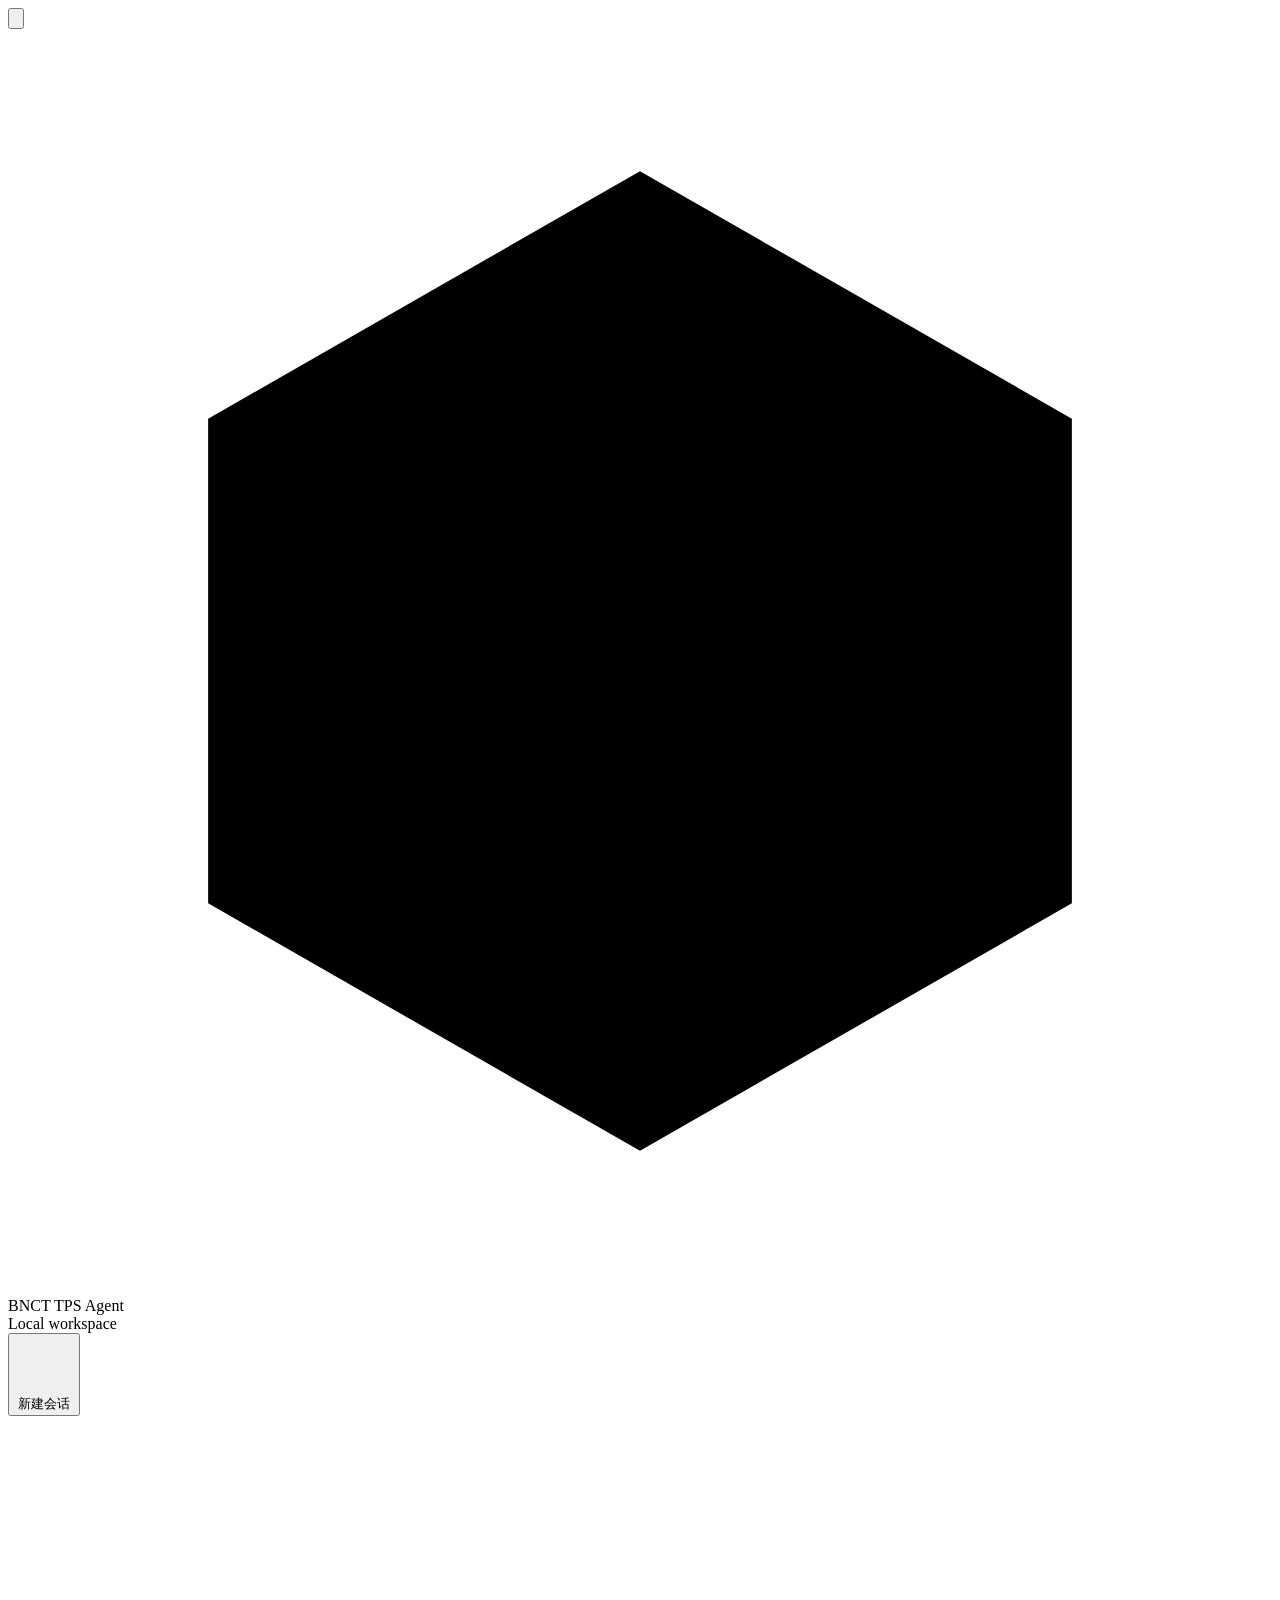
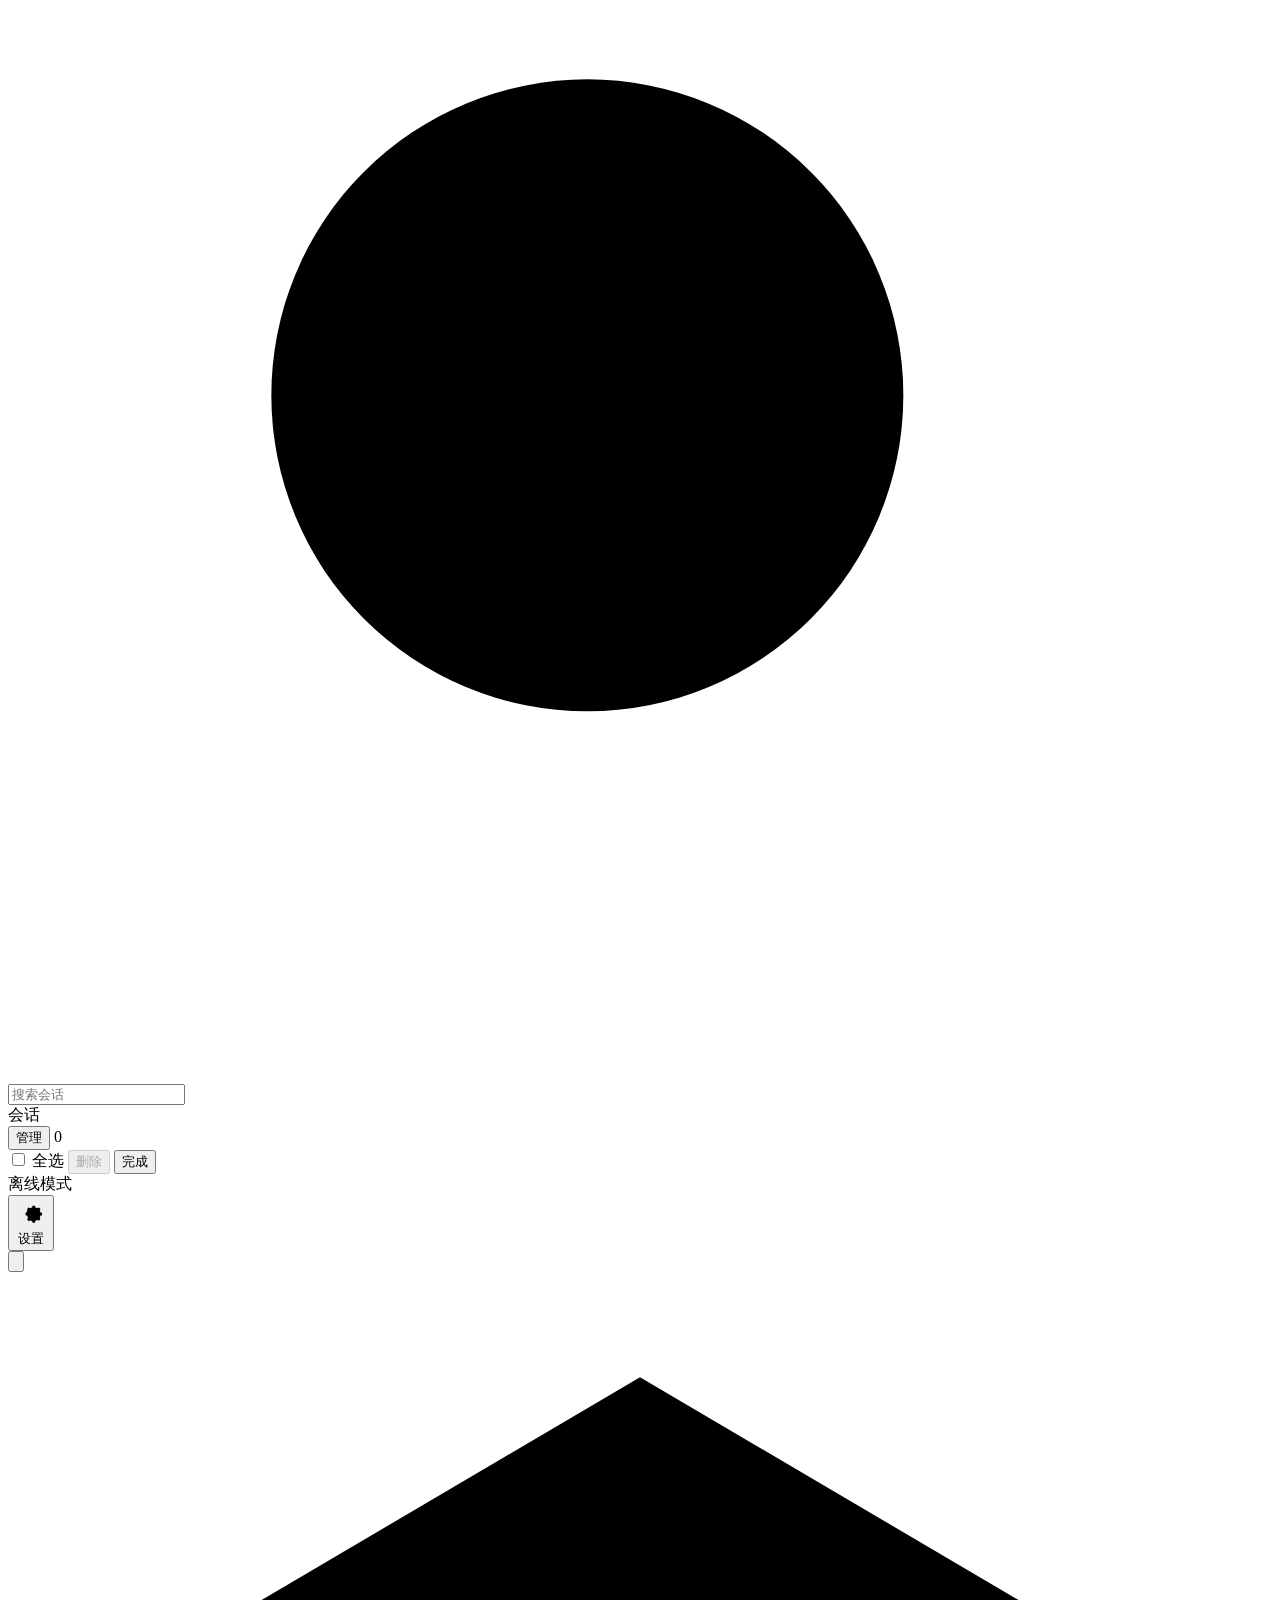
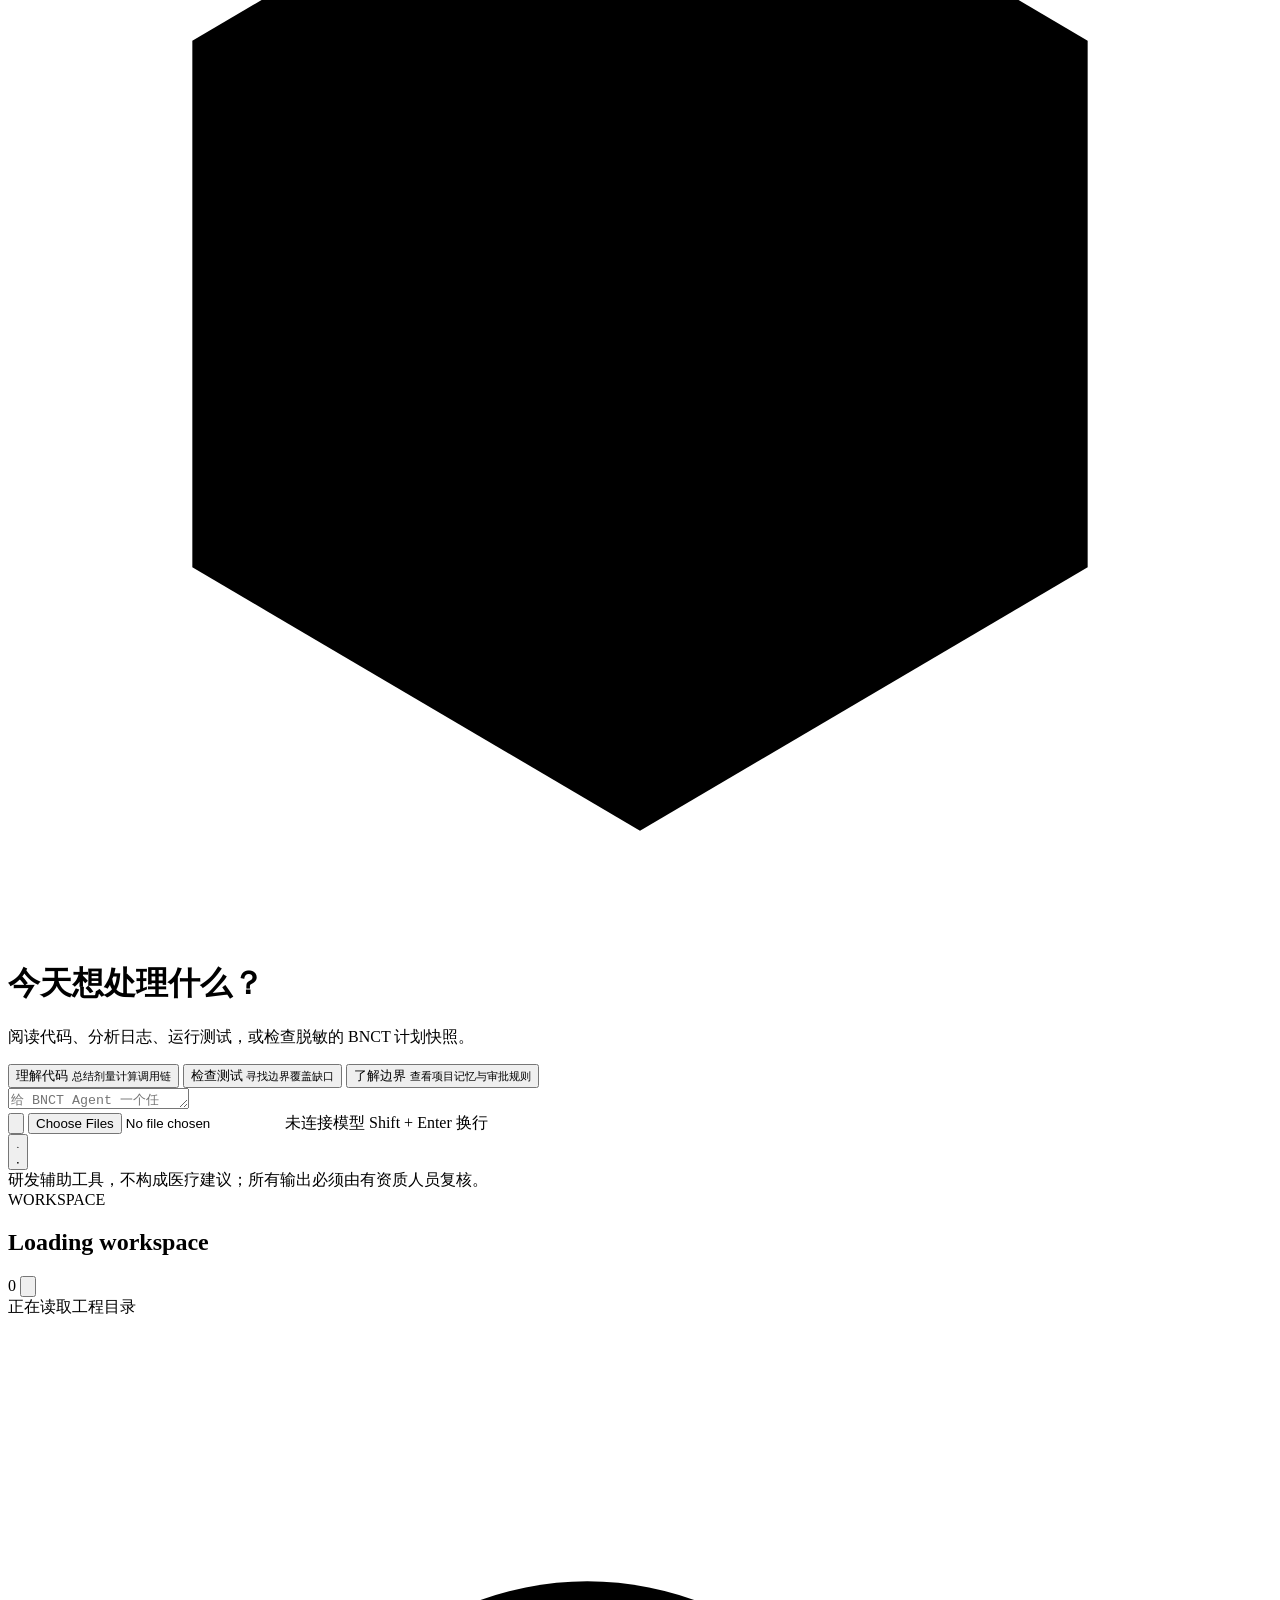
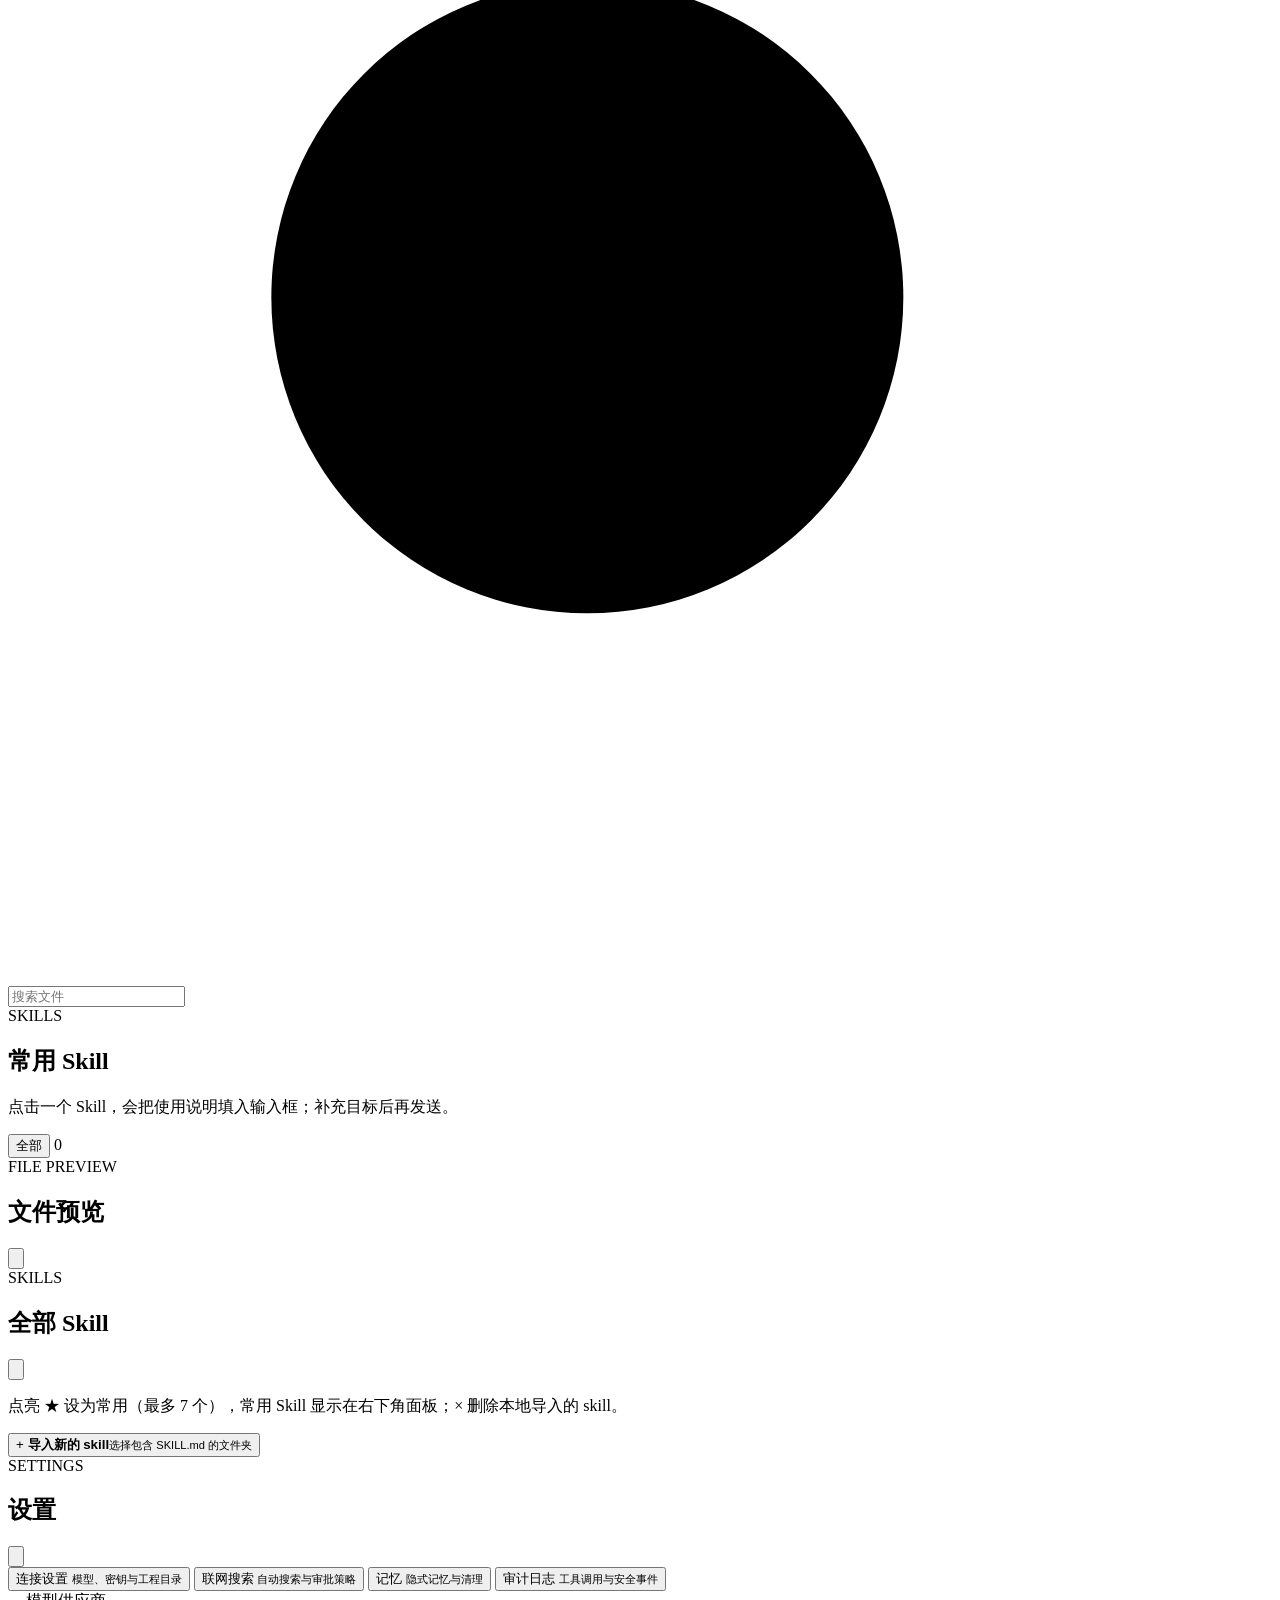
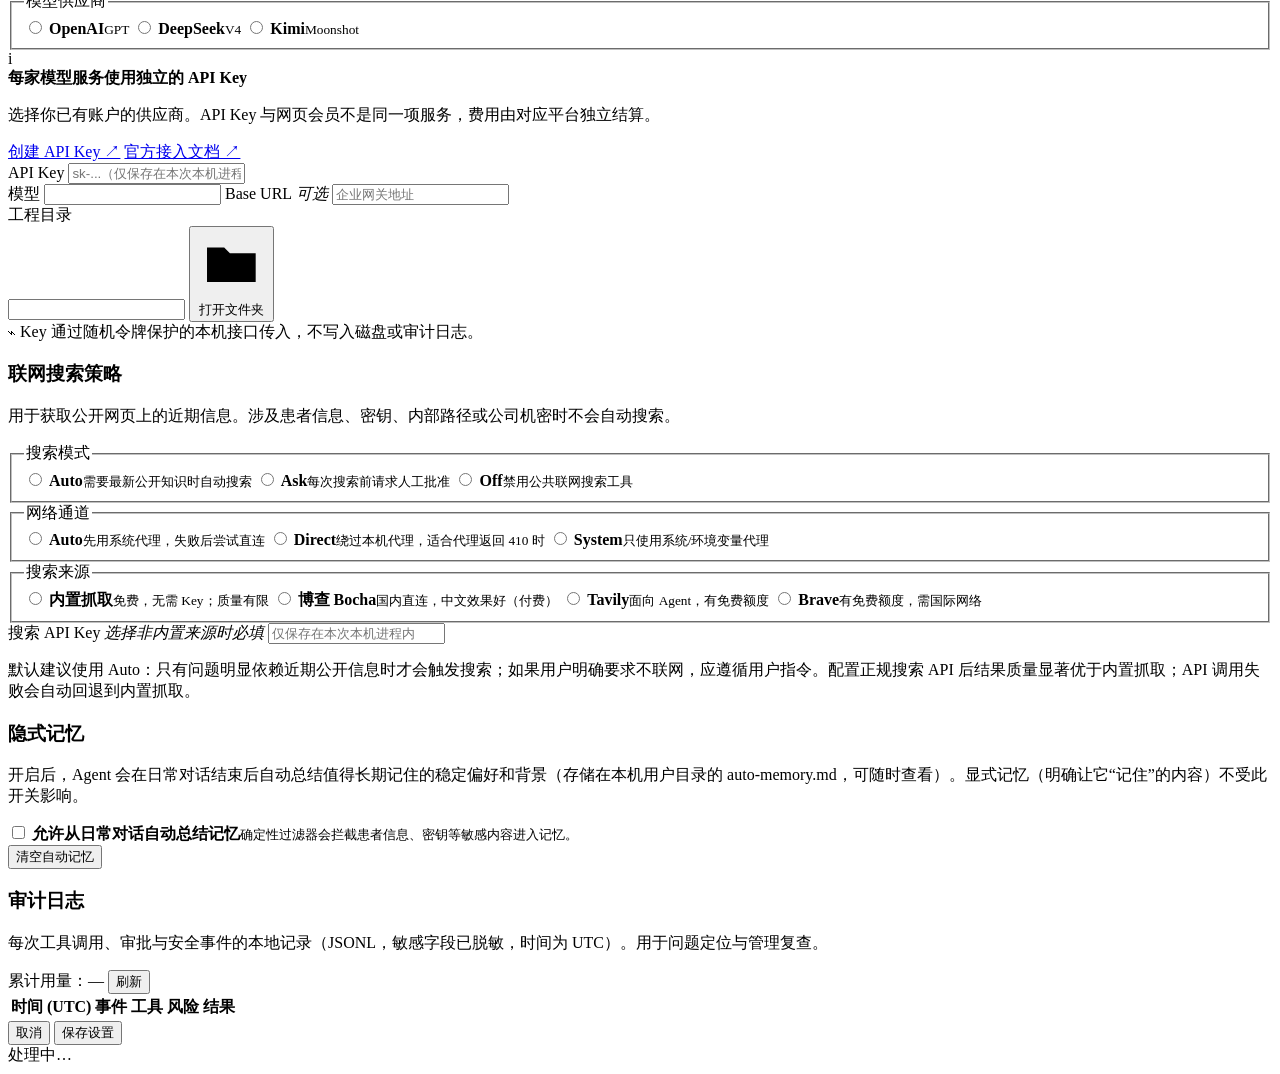
==== src/bnct_tps_agent/web/index.html @ 1fa36900 "Embed approval into the composer dialog; remove scheduled tasks feature Approval UX: the approval ca" ====
<!doctype html>
<html lang="zh-CN">
  <head>
    <meta charset="utf-8" />
    <meta name="viewport" content="width=device-width, initial-scale=1" />
    <meta name="color-scheme" content="light" />
    <title>BNCT TPS Agent</title>
    <link rel="icon" href="data:image/svg+xml,%3Csvg xmlns='http://www.w3.org/2000/svg' viewBox='0 0 32 32'%3E%3Crect width='32' height='32' rx='7' fill='%2300408e'/%3E%3Cpath d='M16 5.5 25 10.75v10.5L16 26.5 7 21.25v-10.5L16 5.5Z' fill='none' stroke='%23ffffff' stroke-width='1.6' opacity='0.55'/%3E%3Ctext x='16' y='21' font-family='Segoe UI,Arial,sans-serif' font-size='13' font-weight='700' fill='%23ffffff' text-anchor='middle'%3EB%3C/text%3E%3C/svg%3E" />
    <link rel="stylesheet" href="/styles.css" />
  </head>
  <body>
    <div class="app-shell">
      <aside class="session-sidebar" id="session-sidebar">
        <div class="sidebar-top">
          <button class="sidebar-toggle" id="sidebar-toggle" type="button" title="收起侧栏" aria-label="收起侧栏">
            <svg viewBox="0 0 24 24"><path d="M15 6 9 12l6 6"/></svg>
          </button>
          <div class="brand">
            <div class="brand-mark" aria-hidden="true">
              <svg viewBox="0 0 24 24"><path d="M12 2.7 20.2 7.4v9.2L12 21.3l-8.2-4.7V7.4L12 2.7Z"/><path d="m8.4 9 3.6-2 3.6 2v4L12 15l-3.6-2V9Z"/></svg>
            </div>
            <div class="brand-copy">
              <div class="brand-title">BNCT TPS Agent</div>
              <div class="brand-subtitle">Local workspace</div>
            </div>
          </div>
        </div>

        <div class="sidebar-actions">
          <button class="primary-nav-button" id="new-session-button" type="button">
            <svg viewBox="0 0 24 24"><path d="M12 5v14M5 12h14"/></svg>
            <span>新建会话</span>
          </button>
        </div>

        <div class="session-search-wrap">
          <svg viewBox="0 0 24 24"><circle cx="11" cy="11" r="6"/><path d="m16 16 4 4"/></svg>
          <input id="session-search" type="search" placeholder="搜索会话" autocomplete="off" />
        </div>

        <div class="sidebar-section-title">
          <span>会话</span>
          <div class="session-title-actions">
            <button class="session-manage-button" id="session-manage-button" type="button" title="筛选 / 多选删除">管理</button>
            <span class="count-badge" id="session-count">0</span>
          </div>
        </div>
        <div class="session-select-bar hidden" id="session-select-bar">
          <label class="select-all-label"><input type="checkbox" id="session-select-all" /> 全选</label>
          <button class="session-delete-selected" id="session-delete-selected" type="button" disabled>删除</button>
          <button class="session-manage-done" id="session-manage-done" type="button">完成</button>
        </div>
        <div class="session-list" id="session-list" aria-label="会话列表"></div>

        <div class="sidebar-status">
          <div class="connection-state offline" id="connection-state">
            <span class="state-dot"></span>
            <span id="connection-label">离线模式</span>
          </div>
          <button class="sidebar-settings-button" id="settings-button" type="button">
            <svg viewBox="0 0 24 24"><path d="M12 15.5a3.5 3.5 0 1 0 0-7 3.5 3.5 0 0 0 0 7Z"/><path d="M19.4 15a1.7 1.7 0 0 0 .34 1.88l.06.06-1.42 1.42-.06-.06a1.7 1.7 0 0 0-1.88-.34 1.7 1.7 0 0 0-1.03 1.55V20h-2v-.09a1.7 1.7 0 0 0-1.1-1.56 1.7 1.7 0 0 0-1.88.34l-.06.06-1.42-1.42.06-.06A1.7 1.7 0 0 0 9.35 15a1.7 1.7 0 0 0-1.55-1.03H7.7v-2h.09a1.7 1.7 0 0 0 1.56-1.1A1.7 1.7 0 0 0 9 9l-.06-.06 1.42-1.42.06.06a1.7 1.7 0 0 0 1.88.34 1.7 1.7 0 0 0 1.03-1.55V6.3h2v.09a1.7 1.7 0 0 0 1.1 1.56 1.7 1.7 0 0 0 1.88-.34l.06-.06 1.42 1.42-.06.06a1.7 1.7 0 0 0-.34 1.88 1.7 1.7 0 0 0 1.55 1.03h.09v2h-.09A1.7 1.7 0 0 0 19.4 15Z"/></svg>
            <span>设置</span>
          </button>
        </div>
      </aside>

      <main class="conversation-panel">
        <div class="mobile-sidebar-button">
          <button class="icon-button" id="sidebar-expand-button" type="button" title="展开侧栏" aria-label="展开侧栏">
            <svg viewBox="0 0 24 24"><path d="M9 6l6 6-6 6"/></svg>
          </button>
        </div>

        <div class="conversation-scroll" id="conversation-scroll">
          <div class="empty-state" id="empty-state">
            <div class="hero-mark" aria-hidden="true">
              <svg viewBox="0 0 48 48"><path d="M24 4 41 14v20L24 44 7 34V14L24 4Z"/><path d="m16.5 18.5 7.5-4.2 7.5 4.2v9L24 31.7l-7.5-4.2v-9Z"/></svg>
            </div>
            <h1>今天想处理什么？</h1>
            <p>阅读代码、分析日志、运行测试，或检查脱敏的 BNCT 计划快照。</p>
            <div class="suggestion-grid">
              <button type="button" data-task="浏览工程并总结剂量计算模块的调用链。">
                <span>理解代码</span>
                <small>总结剂量计算调用链</small>
              </button>
              <button type="button" data-task="检查当前工程的测试结构，找出明显缺失的边界测试。">
                <span>检查测试</span>
                <small>寻找边界覆盖缺口</small>
              </button>
              <button type="button" data-task="阅读项目记忆和安全边界，说明你能做和不能做的事情。">
                <span>了解边界</span>
                <small>查看项目记忆与审批规则</small>
              </button>
            </div>
          </div>
          <div class="message-list" id="message-list" aria-live="polite"></div>
        </div>

        <div class="composer-zone">
          <div class="attachment-list hidden" id="attachment-list"></div>
          <div class="composer" id="composer">
            <textarea id="prompt-input" rows="1" placeholder="给 BNCT Agent 一个任务..." aria-label="任务输入"></textarea>
            <div class="composer-footer">
              <div class="composer-left">
                <button class="attach-button" id="attach-button" type="button" aria-label="上传附件">
                  <svg viewBox="0 0 24 24"><path d="m21 12.5-8.9 8.9a6 6 0 0 1-8.5-8.5l9.4-9.4a4 4 0 0 1 5.7 5.7L9.2 18.7a2 2 0 0 1-2.8-2.8l8.8-8.8"/></svg>
                </button>
                <input class="hidden" id="attachment-input" type="file" multiple />
                <span class="model-pill" id="model-pill">未连接模型</span>
                <span class="shortcut-hint">Shift + Enter 换行</span>
              </div>
              <button class="send-button" id="send-button" type="button" aria-label="发送任务">
                <svg class="icon-send" viewBox="0 0 24 24"><path d="m5 12 7-7 7 7M12 5v14"/></svg>
                <svg class="icon-stop" viewBox="0 0 24 24"><rect x="7" y="7" width="10" height="10" rx="2"/></svg>
              </button>
            </div>
          </div>
          <div class="medical-note">研发辅助工具，不构成医疗建议；所有输出必须由有资质人员复核。</div>
        </div>
      </main>

      <aside class="workspace-panel">
        <section class="workspace-card workspace-overview">
          <div class="workspace-heading">
            <div>
              <span class="eyebrow">WORKSPACE</span>
              <h2 id="workspace-name">Loading workspace</h2>
            </div>
            <div class="workspace-actions">
              <span class="count-badge" id="file-count">0</span>
              <button class="workspace-switch-button" id="workspace-switch-button" type="button" title="切换工作目录" aria-label="切换工作目录">
                <svg viewBox="0 0 24 24" aria-hidden="true"><path d="M3.5 6.5h6l2 2h9v10h-17z"/><path d="M3.5 9h17"/><path d="m15 13 3 3-3 3M18 16H9"/></svg>
              </button>
            </div>
          </div>
          <div class="workspace-chip" id="workspace-chip" title="当前工程">
            <span class="status-dot"></span>
            <span id="workspace-path">正在读取工程目录</span>
          </div>
          <div class="file-search-wrap">
            <svg viewBox="0 0 24 24"><circle cx="11" cy="11" r="6"/><path d="m16 16 4 4"/></svg>
            <input id="file-search" type="search" placeholder="搜索文件" autocomplete="off" />
          </div>
          <div class="file-list" id="file-list" aria-label="工程文件"></div>
        </section>

        <section class="workspace-card skill-card-panel">
          <div class="workspace-heading">
            <div>
              <span class="eyebrow">SKILLS</span>
              <h2>常用 Skill</h2>
              <p class="panel-help">点击一个 Skill，会把使用说明填入输入框；补充目标后再发送。</p>
            </div>
            <div class="skill-heading-actions">
              <button class="skill-all-button" id="open-skills-modal" type="button">全部</button>
              <span class="count-badge" id="skill-count">0</span>
            </div>
          </div>
          <div class="skill-list" id="skill-list" aria-label="常用 Skill 列表"></div>
        </section>
      </aside>
    </div>

    <div class="drawer-backdrop hidden" id="preview-backdrop"></div>
    <aside class="preview-drawer hidden" id="preview-drawer" aria-label="文件预览">
      <div class="drawer-header">
        <div>
          <span class="eyebrow">FILE PREVIEW</span>
          <h2 id="preview-title">文件预览</h2>
        </div>
        <button class="icon-button" id="close-preview-button" type="button" aria-label="关闭预览">
          <svg viewBox="0 0 24 24"><path d="m6 6 12 12M18 6 6 18"/></svg>
        </button>
      </div>
      <div class="file-preview" id="preview-content"></div>
    </aside>

    <div class="modal-backdrop hidden" id="skills-modal">
      <div class="modal-card skills-modal-card" role="dialog" aria-modal="true" aria-labelledby="skills-modal-title">
        <div class="modal-header">
          <div>
            <span class="eyebrow">SKILLS</span>
            <h2 id="skills-modal-title">全部 Skill</h2>
          </div>
          <button class="icon-button close-skills-modal" type="button" aria-label="关闭">
            <svg viewBox="0 0 24 24"><path d="m6 6 12 12M18 6 6 18"/></svg>
          </button>
        </div>
        <p class="skills-modal-help">点亮 ★ 设为常用（最多 7 个），常用 Skill 显示在右下角面板；× 删除本地导入的 skill。</p>
        <div class="skills-grid" id="skills-grid" aria-label="全部 Skill"></div>
        <div class="skills-modal-footer">
          <button class="skill-import-card" id="import-skill-button" type="button">
            <span class="plus-mark">+</span>
            <span><strong>导入新的 skill</strong><small>选择包含 SKILL.md 的文件夹</small></span>
          </button>
        </div>
      </div>
    </div>

    <div class="modal-backdrop hidden" id="settings-modal">
      <div class="modal-card settings-card" role="dialog" aria-modal="true" aria-labelledby="settings-title">
        <div class="modal-header">
          <div>
            <span class="eyebrow">SETTINGS</span>
            <h2 id="settings-title">设置</h2>
          </div>
          <button class="icon-button close-modal" type="button" aria-label="关闭">
            <svg viewBox="0 0 24 24"><path d="m6 6 12 12M18 6 6 18"/></svg>
          </button>
        </div>

        <div class="settings-layout">
          <nav class="settings-nav" aria-label="设置分类">
            <button class="settings-tab is-active" type="button" data-settings-section="connection">
              <span>连接设置</span>
              <small>模型、密钥与工程目录</small>
            </button>
            <button class="settings-tab" type="button" data-settings-section="web-search">
              <span>联网搜索</span>
              <small>自动搜索与审批策略</small>
            </button>
            <button class="settings-tab" type="button" data-settings-section="memory">
              <span>记忆</span>
              <small>隐式记忆与清理</small>
            </button>
            <button class="settings-tab" type="button" data-settings-section="audit">
              <span>审计日志</span>
              <small>工具调用与安全事件</small>
            </button>
          </nav>

          <form id="settings-form" class="settings-content">
            <section class="settings-section is-active" data-settings-section-panel="connection">
              <fieldset class="provider-picker">
                <legend>模型供应商</legend>
                <label class="provider-option">
                  <input type="radio" name="provider" value="openai" />
                  <span><strong>OpenAI</strong><small>GPT</small></span>
                </label>
                <label class="provider-option">
                  <input type="radio" name="provider" value="deepseek" />
                  <span><strong>DeepSeek</strong><small>V4</small></span>
                </label>
                <label class="provider-option">
                  <input type="radio" name="provider" value="kimi" />
                  <span><strong>Kimi</strong><small>Moonshot</small></span>
                </label>
              </fieldset>

              <div class="key-explainer">
                <div class="info-icon">i</div>
                <div>
                  <strong id="provider-help-title">每家模型服务使用独立的 API Key</strong>
                  <p id="provider-help-text">选择你已有账户的供应商。API Key 与网页会员不是同一项服务，费用由对应平台独立结算。</p>
                  <div class="official-links">
                    <a id="provider-key-link" href="https://platform.openai.com/api-keys" target="_blank" rel="noreferrer">创建 API Key ↗</a>
                    <a id="provider-docs-link" href="https://developers.openai.com/api/docs/quickstart" target="_blank" rel="noreferrer">官方接入文档 ↗</a>
                  </div>
                </div>
              </div>

              <label>
                <span>API Key</span>
                <input id="api-key-input" type="password" placeholder="sk-...（仅保存在本次本机进程内）" autocomplete="off" />
              </label>
              <div class="form-grid">
                <label>
                  <span>模型</span>
                  <input id="model-input" type="text" list="provider-models" />
                  <datalist id="provider-models"></datalist>
                </label>
                <label>
                  <span>Base URL <em>可选</em></span>
                  <input id="base-url-input" type="url" placeholder="企业网关地址" />
                </label>
              </div>
              <label class="directory-field">
                <span>工程目录</span>
                <div class="input-action-row">
                  <input id="root-input" type="text" />
                  <button class="folder-button" id="browse-folder-button" type="button">
                    <svg viewBox="0 0 24 24" aria-hidden="true"><path d="M3.5 6.5h6l2 2h9v10h-17z"/><path d="M3.5 9h17"/></svg>
                    <span id="browse-folder-label">打开文件夹</span>
                  </button>
                </div>
              </label>
              <div class="privacy-row">
                <span class="lock-icon">⌁</span>
                Key 通过随机令牌保护的本机接口传入，不写入磁盘或审计日志。
              </div>
            </section>

            <section class="settings-section" data-settings-section-panel="web-search">
              <div class="settings-section-heading">
                <h3>联网搜索策略</h3>
                <p>用于获取公开网页上的近期信息。涉及患者信息、密钥、内部路径或公司机密时不会自动搜索。</p>
              </div>
              <fieldset class="web-search-picker">
                <legend>搜索模式</legend>
                <label class="web-search-option">
                  <input type="radio" name="web-search-mode" value="auto" />
                  <span><strong>Auto</strong><small>需要最新公开知识时自动搜索</small></span>
                </label>
                <label class="web-search-option">
                  <input type="radio" name="web-search-mode" value="ask" />
                  <span><strong>Ask</strong><small>每次搜索前请求人工批准</small></span>
                </label>
                <label class="web-search-option">
                  <input type="radio" name="web-search-mode" value="off" />
                  <span><strong>Off</strong><small>禁用公共联网搜索工具</small></span>
                </label>
              </fieldset>
              <fieldset class="web-search-picker">
                <legend>网络通道</legend>
                <label class="web-search-option">
                  <input type="radio" name="web-search-network" value="auto" />
                  <span><strong>Auto</strong><small>先用系统代理，失败后尝试直连</small></span>
                </label>
                <label class="web-search-option">
                  <input type="radio" name="web-search-network" value="direct" />
                  <span><strong>Direct</strong><small>绕过本机代理，适合代理返回 410 时</small></span>
                </label>
                <label class="web-search-option">
                  <input type="radio" name="web-search-network" value="system" />
                  <span><strong>System</strong><small>只使用系统/环境变量代理</small></span>
                </label>
              </fieldset>
              <fieldset class="web-search-picker">
                <legend>搜索来源</legend>
                <label class="web-search-option">
                  <input type="radio" name="search-provider" value="none" />
                  <span><strong>内置抓取</strong><small>免费，无需 Key；质量有限</small></span>
                </label>
                <label class="web-search-option">
                  <input type="radio" name="search-provider" value="bocha" />
                  <span><strong>博查 Bocha</strong><small>国内直连，中文效果好（付费）</small></span>
                </label>
                <label class="web-search-option">
                  <input type="radio" name="search-provider" value="tavily" />
                  <span><strong>Tavily</strong><small>面向 Agent，有免费额度</small></span>
                </label>
                <label class="web-search-option">
                  <input type="radio" name="search-provider" value="brave" />
                  <span><strong>Brave</strong><small>有免费额度，需国际网络</small></span>
                </label>
              </fieldset>
              <label>
                <span>搜索 API Key <em>选择非内置来源时必填</em></span>
                <input id="search-api-key-input" type="password" placeholder="仅保存在本次本机进程内" autocomplete="off" />
              </label>
              <p class="settings-help">默认建议使用 Auto：只有问题明显依赖近期公开信息时才会触发搜索；如果用户明确要求不联网，应遵循用户指令。配置正规搜索 API 后结果质量显著优于内置抓取；API 调用失败会自动回退到内置抓取。</p>
            </section>

            <section class="settings-section" data-settings-section-panel="memory">
              <div class="settings-section-heading">
                <h3>隐式记忆</h3>
                <p>开启后，Agent 会在日常对话结束后自动总结值得长期记住的稳定偏好和背景（存储在本机用户目录的 auto-memory.md，可随时查看）。显式记忆（明确让它“记住”的内容）不受此开关影响。</p>
              </div>
              <label class="toggle-row">
                <input type="checkbox" id="auto-memory-toggle" />
                <span><strong>允许从日常对话自动总结记忆</strong><small>确定性过滤器会拦截患者信息、密钥等敏感内容进入记忆。</small></span>
              </label>
              <div class="memory-actions">
                <button class="secondary-button" id="clear-auto-memory-button" type="button">清空自动记忆</button>
              </div>
            </section>

            <section class="settings-section" data-settings-section-panel="audit">
              <div class="settings-section-heading">
                <h3>审计日志</h3>
                <p>每次工具调用、审批与安全事件的本地记录（JSONL，敏感字段已脱敏，时间为 UTC）。用于问题定位与管理复查。</p>
              </div>
              <div class="audit-toolbar">
                <span class="usage-stats" id="usage-stats">累计用量：—</span>
                <button class="secondary-button" id="refresh-audit-button" type="button">刷新</button>
              </div>
              <div class="audit-table-wrap">
                <table class="audit-table">
                  <thead><tr><th>时间 (UTC)</th><th>事件</th><th>工具</th><th>风险</th><th>结果</th></tr></thead>
                  <tbody id="audit-tbody"></tbody>
                </table>
              </div>
            </section>

            <div class="modal-actions">
              <button class="secondary-button close-modal" type="button">取消</button>
              <button class="primary-button" type="submit">保存设置</button>
            </div>
          </form>
        </div>
      </div>
    </div>

    <div class="ui-blocker hidden" id="ui-blocker" aria-live="polite">
      <div class="ui-blocker-card">
        <span class="ui-blocker-spinner" aria-hidden="true"></span>
        <span id="ui-blocker-label">处理中…</span>
      </div>
    </div>

    <div class="toast-stack" id="toast-stack" aria-live="polite"></div>
    <script src="/app.js" defer></script>
  </body>
</html>
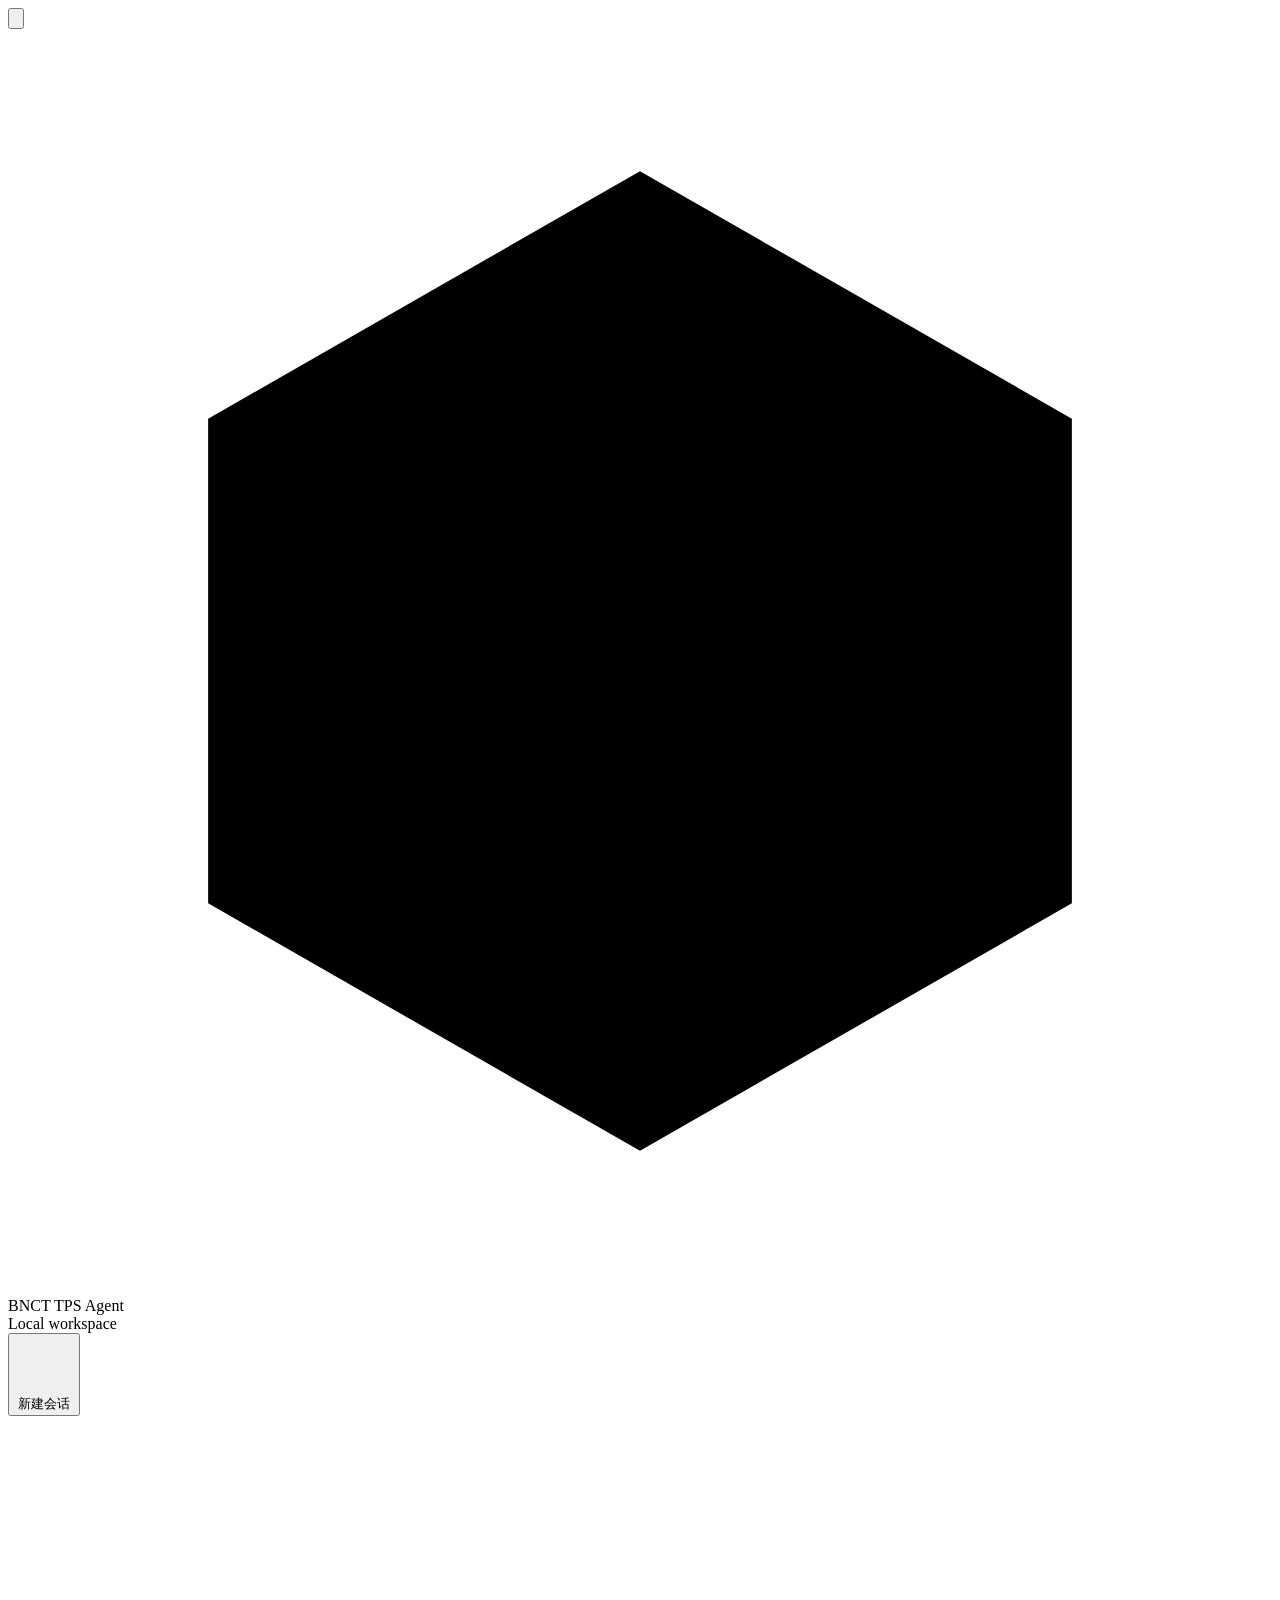
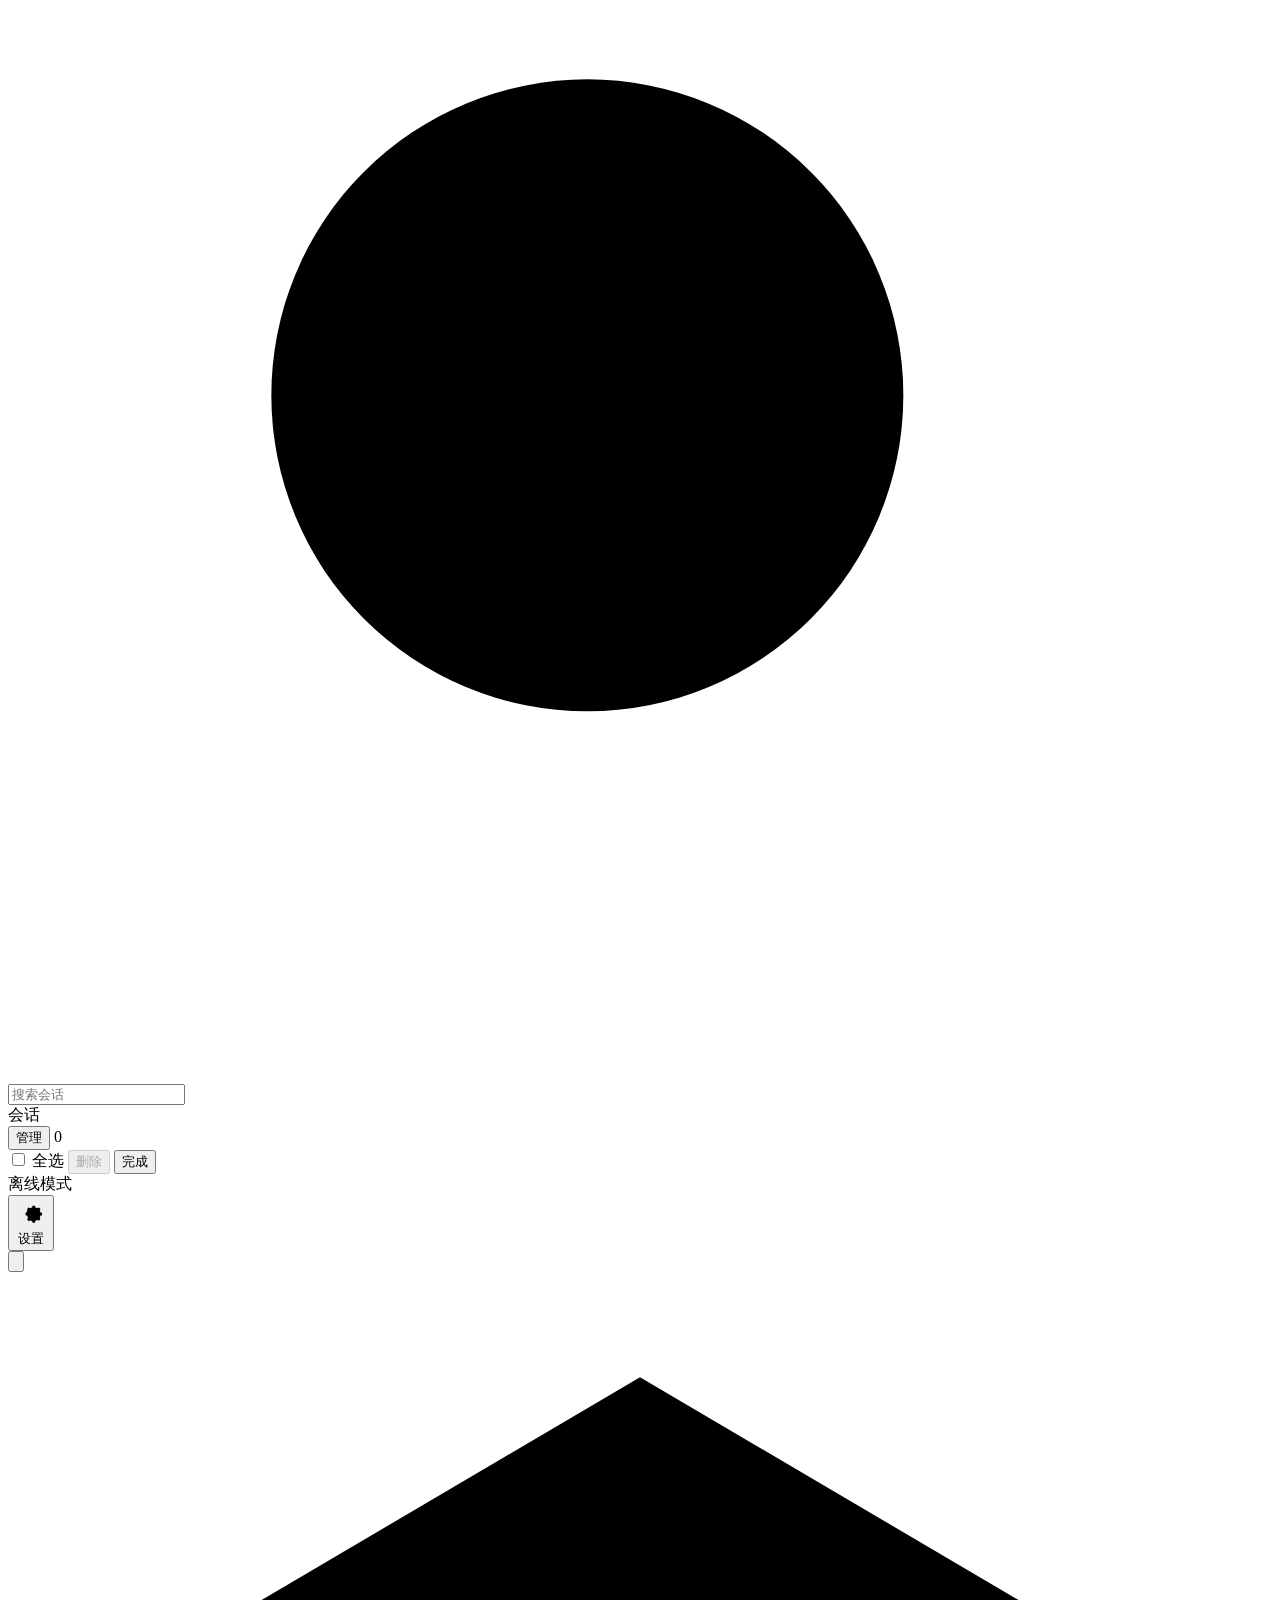
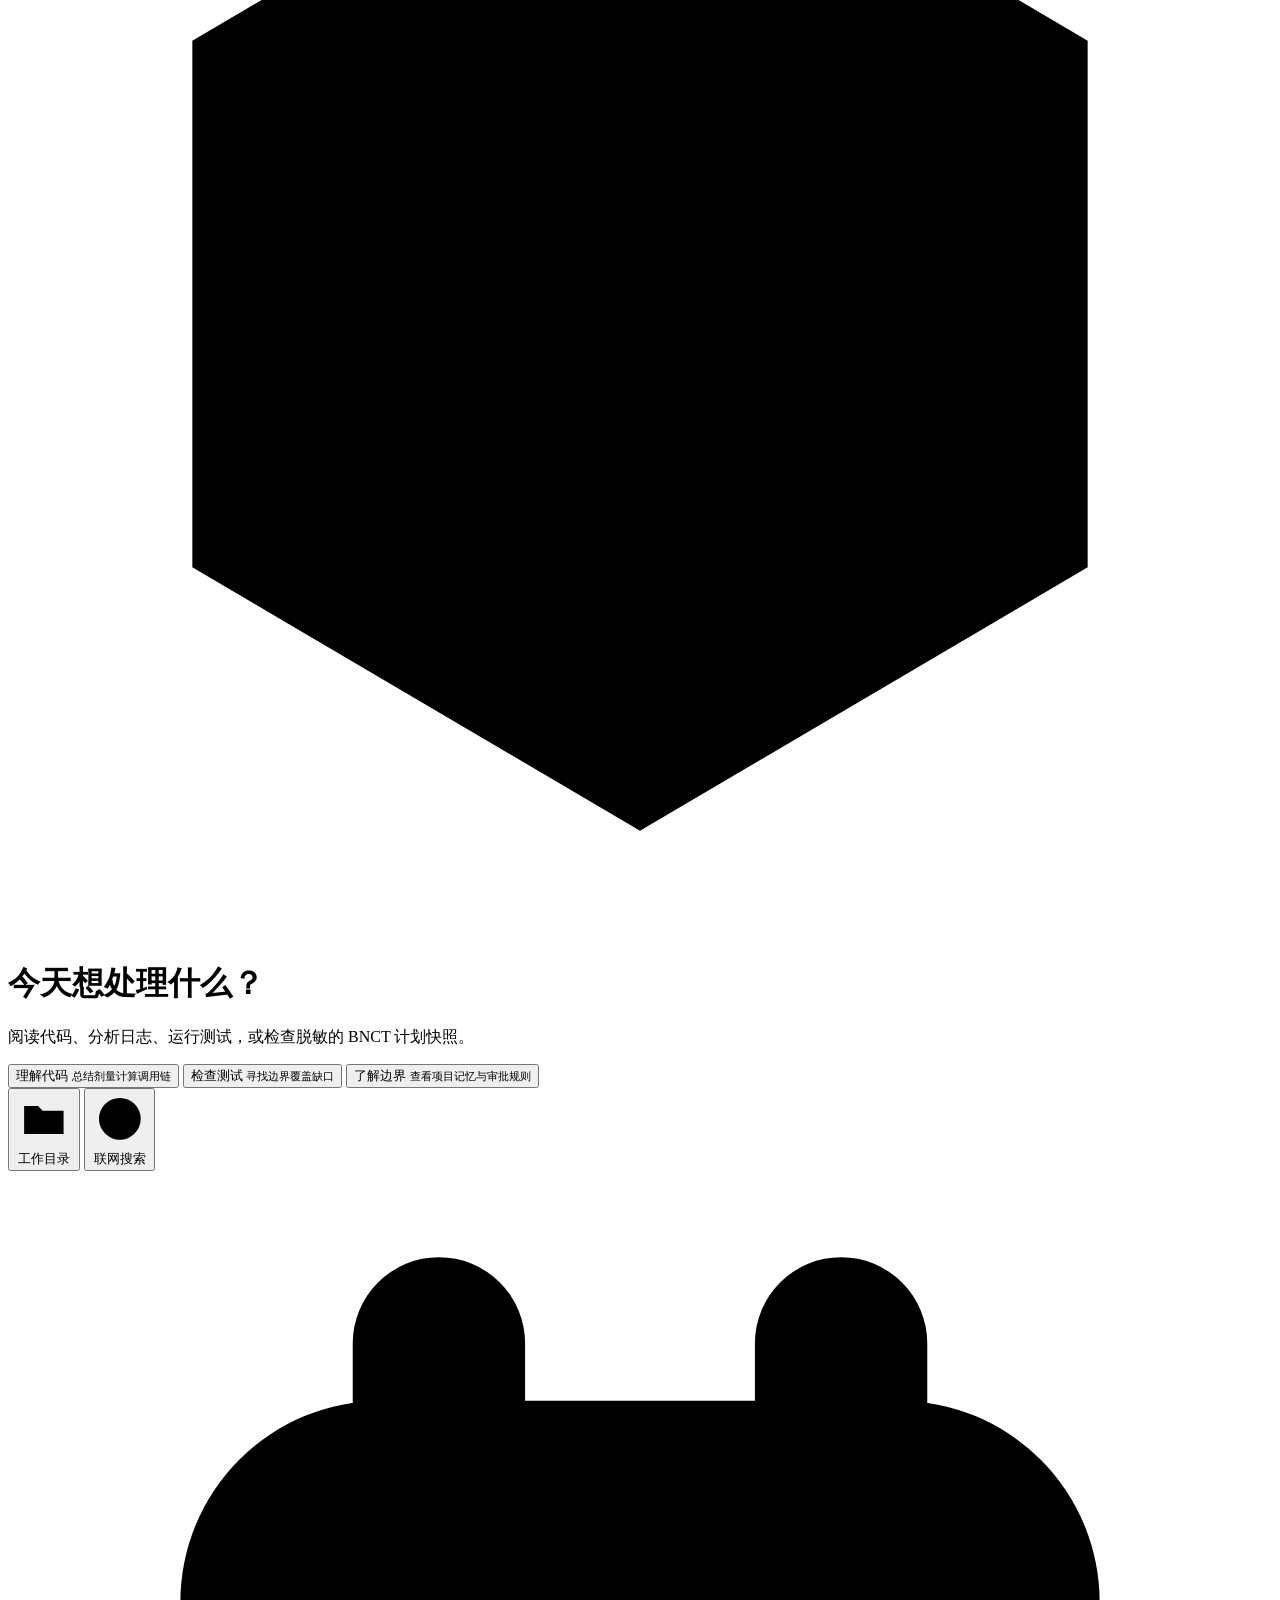
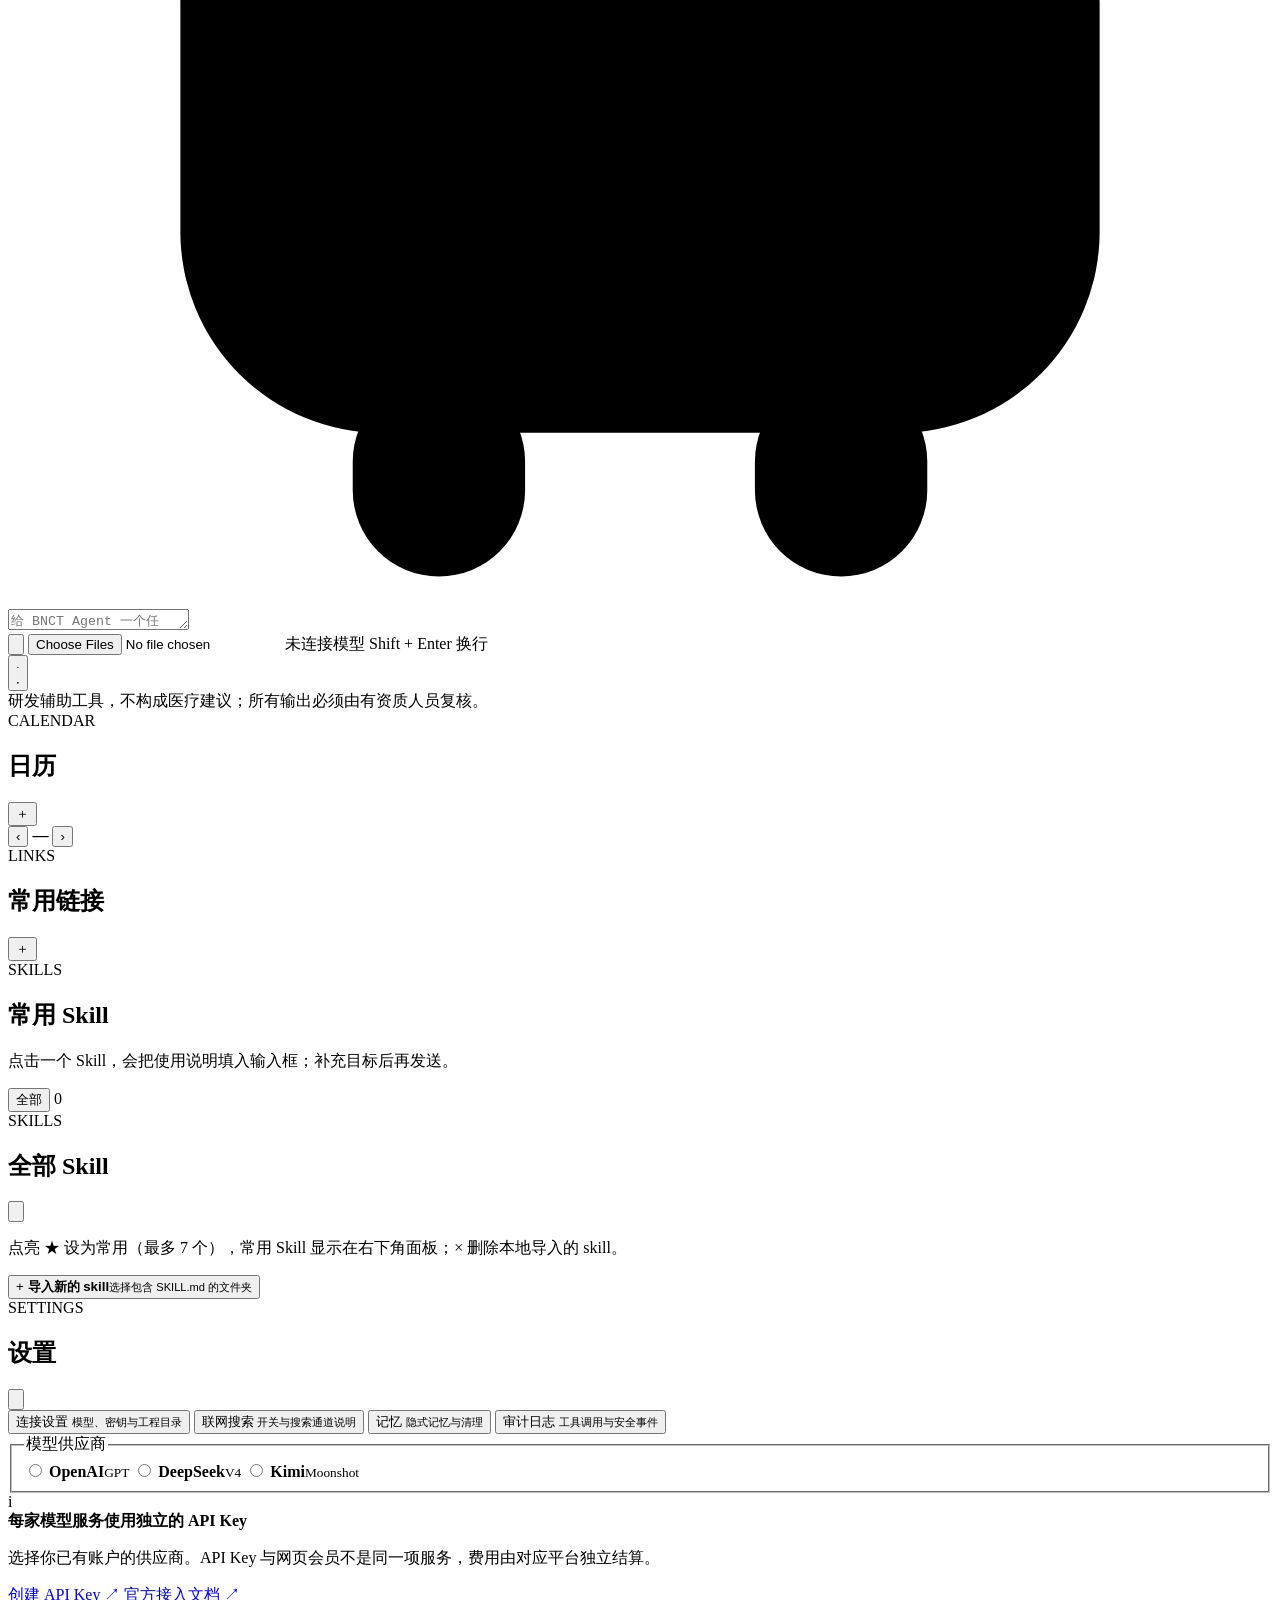
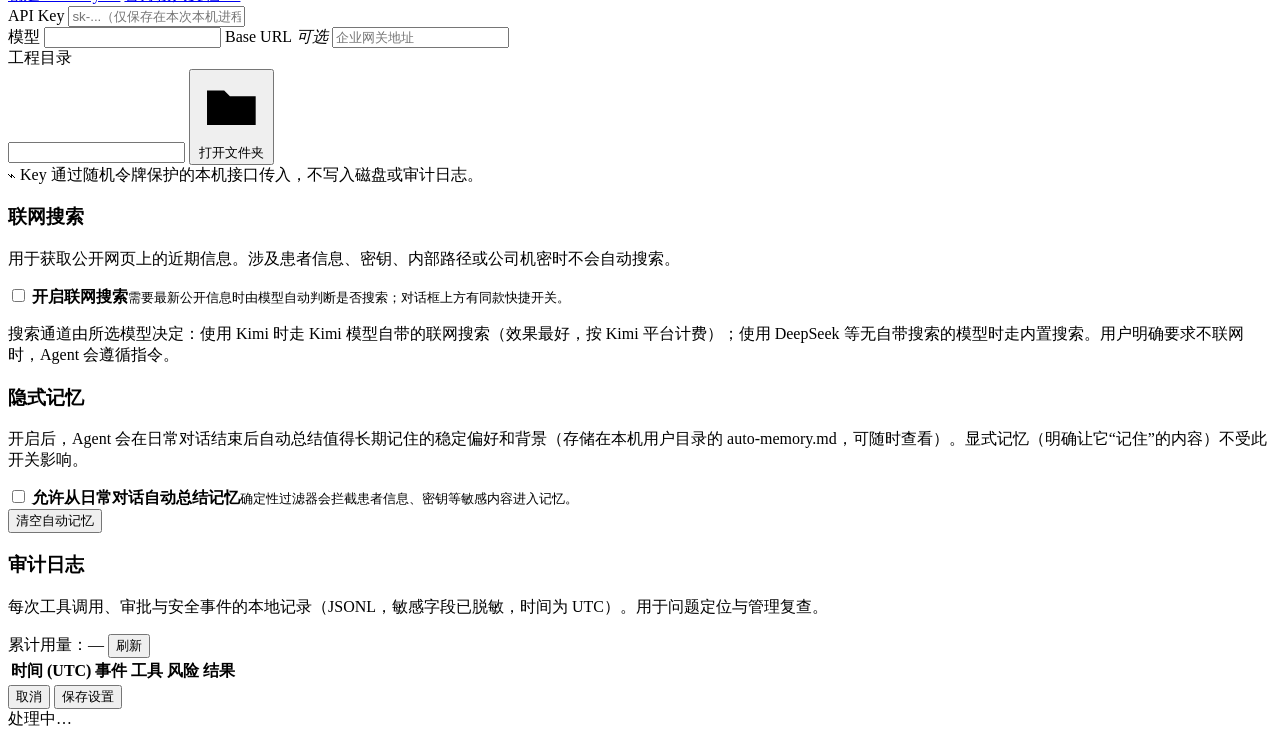
==== commit 49c54ccc: "Security baseline, Kimi builtin search, calendar/links panel, UX round Security baseline (code-level" ====
--- a/src/bnct_tps_agent/web/index.html
+++ b/src/bnct_tps_agent/web/index.html
@@ -98,6 +98,31 @@
 
         <div class="composer-zone">
           <div class="attachment-list hidden" id="attachment-list"></div>
+          <div class="composer-topbar">
+            <button class="workdir-chip" id="workdir-chip" type="button" title="点击切换工作目录">
+              <svg viewBox="0 0 24 24" aria-hidden="true"><path d="M3.5 6.5h6l2 2h9v10h-17z"/></svg>
+              <span class="workdir-label">工作目录</span>
+              <span class="workdir-path" id="workdir-path"></span>
+            </button>
+            <button class="net-toggle" id="web-search-toggle" type="button" title="开启/关闭联网搜索（与设置页同步）">
+              <svg viewBox="0 0 24 24" aria-hidden="true"><circle cx="12" cy="12" r="9"/><path d="M3 12h18M12 3a15 15 0 0 1 0 18M12 3a15 15 0 0 0 0 18"/></svg>
+              <span id="web-search-toggle-label">联网搜索</span>
+            </button>
+            <div class="topbar-spacer"></div>
+            <div class="mascot" id="mascot" title="BNCT Agent" aria-hidden="true">
+              <svg viewBox="0 0 44 36">
+                <g class="mascot-body">
+                  <rect x="6" y="8" width="32" height="22" rx="7" />
+                  <rect class="mascot-ear" x="12" y="3" width="6" height="8" rx="3" />
+                  <rect class="mascot-ear" x="26" y="3" width="6" height="8" rx="3" />
+                  <rect class="mascot-leg" x="12" y="28" width="6" height="7" rx="3" />
+                  <rect class="mascot-leg mascot-leg-b" x="26" y="28" width="6" height="7" rx="3" />
+                  <circle class="mascot-eye" cx="16.5" cy="18" r="2.4" />
+                  <circle class="mascot-eye" cx="27.5" cy="18" r="2.4" />
+                </g>
+              </svg>
+            </div>
+          </div>
           <div class="composer" id="composer">
             <textarea id="prompt-input" rows="1" placeholder="给 BNCT Agent 一个任务..." aria-label="任务输入"></textarea>
             <div class="composer-footer">
@@ -120,28 +145,34 @@
       </main>
 
       <aside class="workspace-panel">
-        <section class="workspace-card workspace-overview">
+        <section class="workspace-card personal-card">
           <div class="workspace-heading">
             <div>
-              <span class="eyebrow">WORKSPACE</span>
-              <h2 id="workspace-name">Loading workspace</h2>
+              <span class="eyebrow">CALENDAR</span>
+              <h2>日历</h2>
             </div>
             <div class="workspace-actions">
-              <span class="count-badge" id="file-count">0</span>
-              <button class="workspace-switch-button" id="workspace-switch-button" type="button" title="切换工作目录" aria-label="切换工作目录">
-                <svg viewBox="0 0 24 24" aria-hidden="true"><path d="M3.5 6.5h6l2 2h9v10h-17z"/><path d="M3.5 9h17"/><path d="m15 13 3 3-3 3M18 16H9"/></svg>
-              </button>
-            </div>
-          </div>
-          <div class="workspace-chip" id="workspace-chip" title="当前工程">
-            <span class="status-dot"></span>
-            <span id="workspace-path">正在读取工程目录</span>
-          </div>
-          <div class="file-search-wrap">
-            <svg viewBox="0 0 24 24"><circle cx="11" cy="11" r="6"/><path d="m16 16 4 4"/></svg>
-            <input id="file-search" type="search" placeholder="搜索文件" autocomplete="off" />
-          </div>
-          <div class="file-list" id="file-list" aria-label="工程文件"></div>
+              <button class="panel-mini-button" id="add-event-button" type="button" title="记录日程">＋</button>
+            </div>
+          </div>
+          <div class="calendar-head">
+            <button class="cal-nav" id="cal-prev" type="button" aria-label="上个月">‹</button>
+            <strong id="cal-title">—</strong>
+            <button class="cal-nav" id="cal-next" type="button" aria-label="下个月">›</button>
+          </div>
+          <div class="calendar-grid" id="calendar-grid" aria-label="月历"></div>
+          <div class="calendar-entries" id="calendar-entries" aria-label="日程列表"></div>
+
+          <div class="workspace-heading links-heading">
+            <div>
+              <span class="eyebrow">LINKS</span>
+              <h2>常用链接</h2>
+            </div>
+            <div class="workspace-actions">
+              <button class="panel-mini-button" id="add-link-button" type="button" title="添加常用链接">＋</button>
+            </div>
+          </div>
+          <div class="quick-links" id="quick-links" aria-label="常用链接"></div>
         </section>
 
         <section class="workspace-card skill-card-panel">
@@ -161,20 +192,6 @@
       </aside>
     </div>
 
-    <div class="drawer-backdrop hidden" id="preview-backdrop"></div>
-    <aside class="preview-drawer hidden" id="preview-drawer" aria-label="文件预览">
-      <div class="drawer-header">
-        <div>
-          <span class="eyebrow">FILE PREVIEW</span>
-          <h2 id="preview-title">文件预览</h2>
-        </div>
-        <button class="icon-button" id="close-preview-button" type="button" aria-label="关闭预览">
-          <svg viewBox="0 0 24 24"><path d="m6 6 12 12M18 6 6 18"/></svg>
-        </button>
-      </div>
-      <div class="file-preview" id="preview-content"></div>
-    </aside>
-
     <div class="modal-backdrop hidden" id="skills-modal">
       <div class="modal-card skills-modal-card" role="dialog" aria-modal="true" aria-labelledby="skills-modal-title">
         <div class="modal-header">
@@ -217,7 +234,7 @@
             </button>
             <button class="settings-tab" type="button" data-settings-section="web-search">
               <span>联网搜索</span>
-              <small>自动搜索与审批策略</small>
+              <small>开关与搜索通道说明</small>
             </button>
             <button class="settings-tab" type="button" data-settings-section="memory">
               <span>记忆</span>
@@ -292,63 +309,14 @@
 
             <section class="settings-section" data-settings-section-panel="web-search">
               <div class="settings-section-heading">
-                <h3>联网搜索策略</h3>
+                <h3>联网搜索</h3>
                 <p>用于获取公开网页上的近期信息。涉及患者信息、密钥、内部路径或公司机密时不会自动搜索。</p>
               </div>
-              <fieldset class="web-search-picker">
-                <legend>搜索模式</legend>
-                <label class="web-search-option">
-                  <input type="radio" name="web-search-mode" value="auto" />
-                  <span><strong>Auto</strong><small>需要最新公开知识时自动搜索</small></span>
-                </label>
-                <label class="web-search-option">
-                  <input type="radio" name="web-search-mode" value="ask" />
-                  <span><strong>Ask</strong><small>每次搜索前请求人工批准</small></span>
-                </label>
-                <label class="web-search-option">
-                  <input type="radio" name="web-search-mode" value="off" />
-                  <span><strong>Off</strong><small>禁用公共联网搜索工具</small></span>
-                </label>
-              </fieldset>
-              <fieldset class="web-search-picker">
-                <legend>网络通道</legend>
-                <label class="web-search-option">
-                  <input type="radio" name="web-search-network" value="auto" />
-                  <span><strong>Auto</strong><small>先用系统代理，失败后尝试直连</small></span>
-                </label>
-                <label class="web-search-option">
-                  <input type="radio" name="web-search-network" value="direct" />
-                  <span><strong>Direct</strong><small>绕过本机代理，适合代理返回 410 时</small></span>
-                </label>
-                <label class="web-search-option">
-                  <input type="radio" name="web-search-network" value="system" />
-                  <span><strong>System</strong><small>只使用系统/环境变量代理</small></span>
-                </label>
-              </fieldset>
-              <fieldset class="web-search-picker">
-                <legend>搜索来源</legend>
-                <label class="web-search-option">
-                  <input type="radio" name="search-provider" value="none" />
-                  <span><strong>内置抓取</strong><small>免费，无需 Key；质量有限</small></span>
-                </label>
-                <label class="web-search-option">
-                  <input type="radio" name="search-provider" value="bocha" />
-                  <span><strong>博查 Bocha</strong><small>国内直连，中文效果好（付费）</small></span>
-                </label>
-                <label class="web-search-option">
-                  <input type="radio" name="search-provider" value="tavily" />
-                  <span><strong>Tavily</strong><small>面向 Agent，有免费额度</small></span>
-                </label>
-                <label class="web-search-option">
-                  <input type="radio" name="search-provider" value="brave" />
-                  <span><strong>Brave</strong><small>有免费额度，需国际网络</small></span>
-                </label>
-              </fieldset>
-              <label>
-                <span>搜索 API Key <em>选择非内置来源时必填</em></span>
-                <input id="search-api-key-input" type="password" placeholder="仅保存在本次本机进程内" autocomplete="off" />
+              <label class="toggle-row">
+                <input type="checkbox" id="web-search-enabled-toggle" />
+                <span><strong>开启联网搜索</strong><small>需要最新公开信息时由模型自动判断是否搜索；对话框上方有同款快捷开关。</small></span>
               </label>
-              <p class="settings-help">默认建议使用 Auto：只有问题明显依赖近期公开信息时才会触发搜索；如果用户明确要求不联网，应遵循用户指令。配置正规搜索 API 后结果质量显著优于内置抓取；API 调用失败会自动回退到内置抓取。</p>
+              <p class="settings-help" id="web-search-engine-help">搜索通道由所选模型决定：使用 Kimi 时走 Kimi 模型自带的联网搜索（效果最好，按 Kimi 平台计费）；使用 DeepSeek 等无自带搜索的模型时走内置搜索。用户明确要求不联网时，Agent 会遵循指令。</p>
             </section>
 
             <section class="settings-section" data-settings-section-panel="memory">
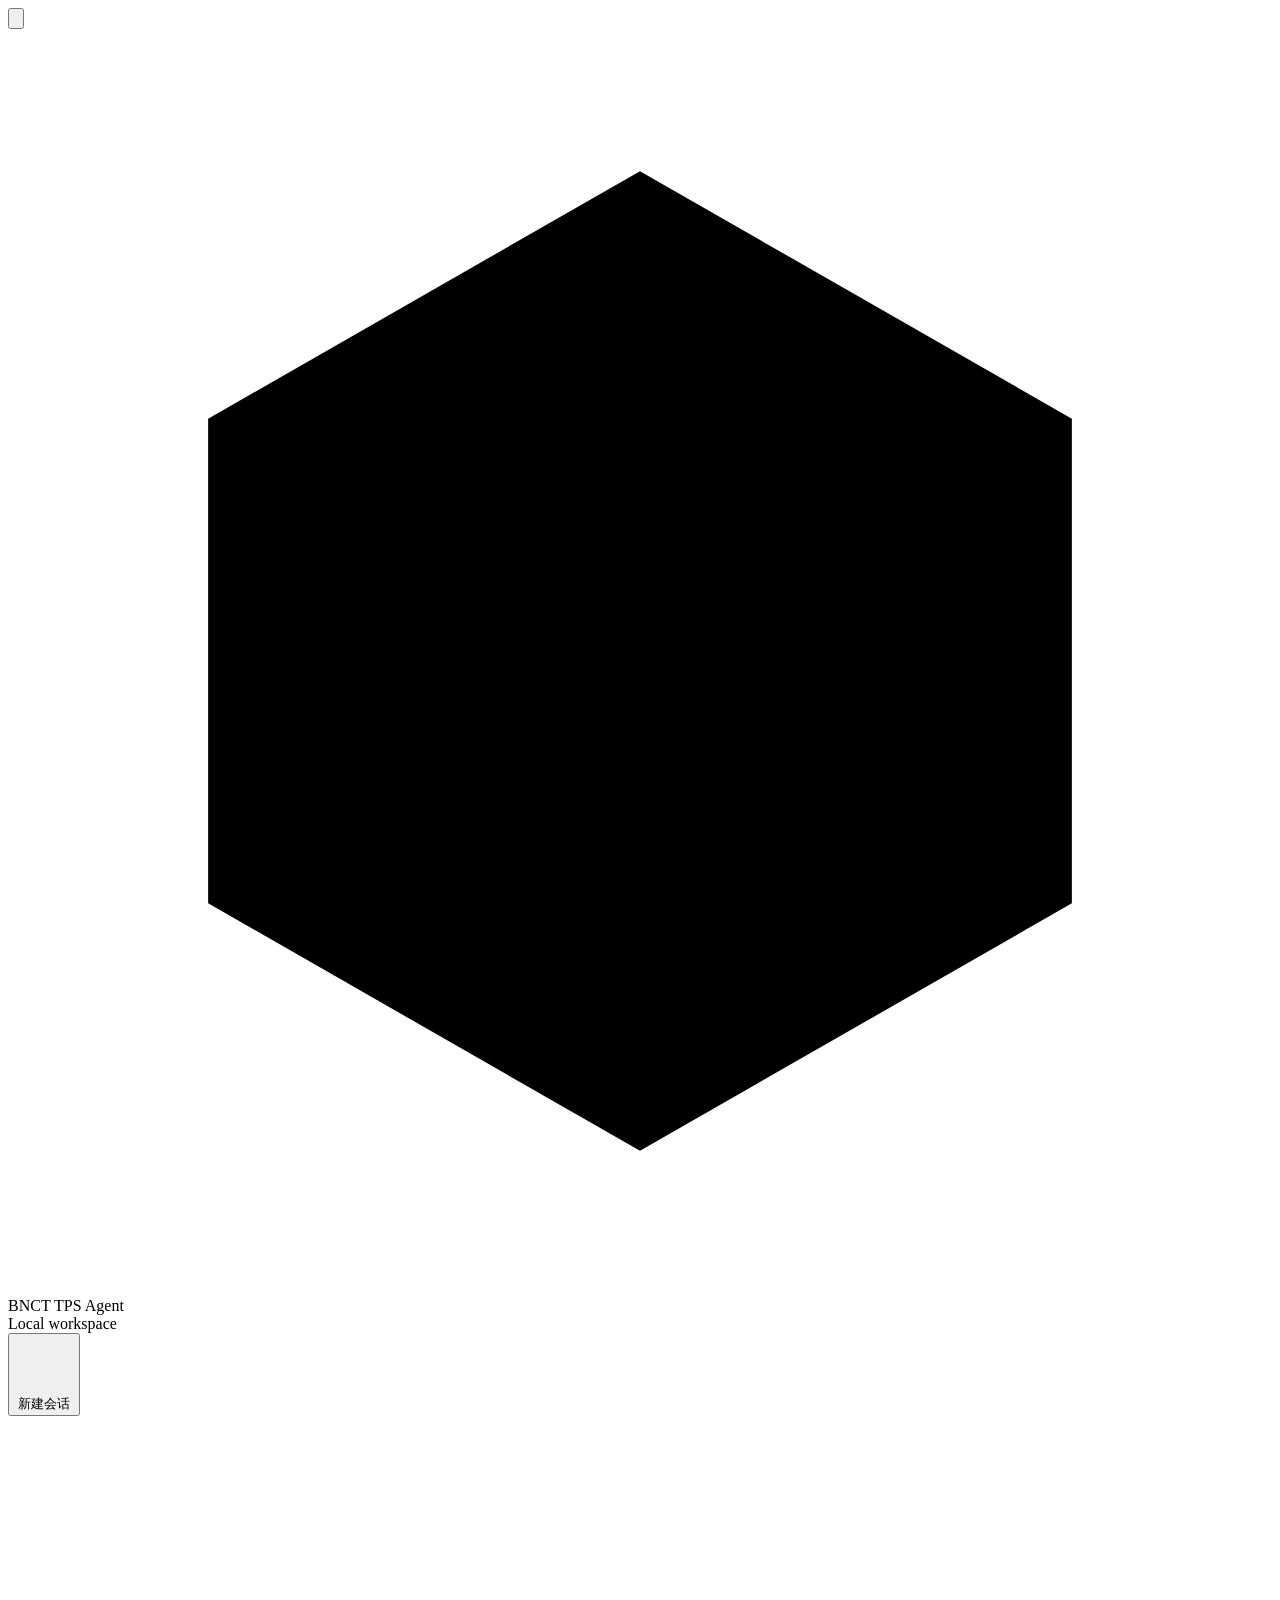
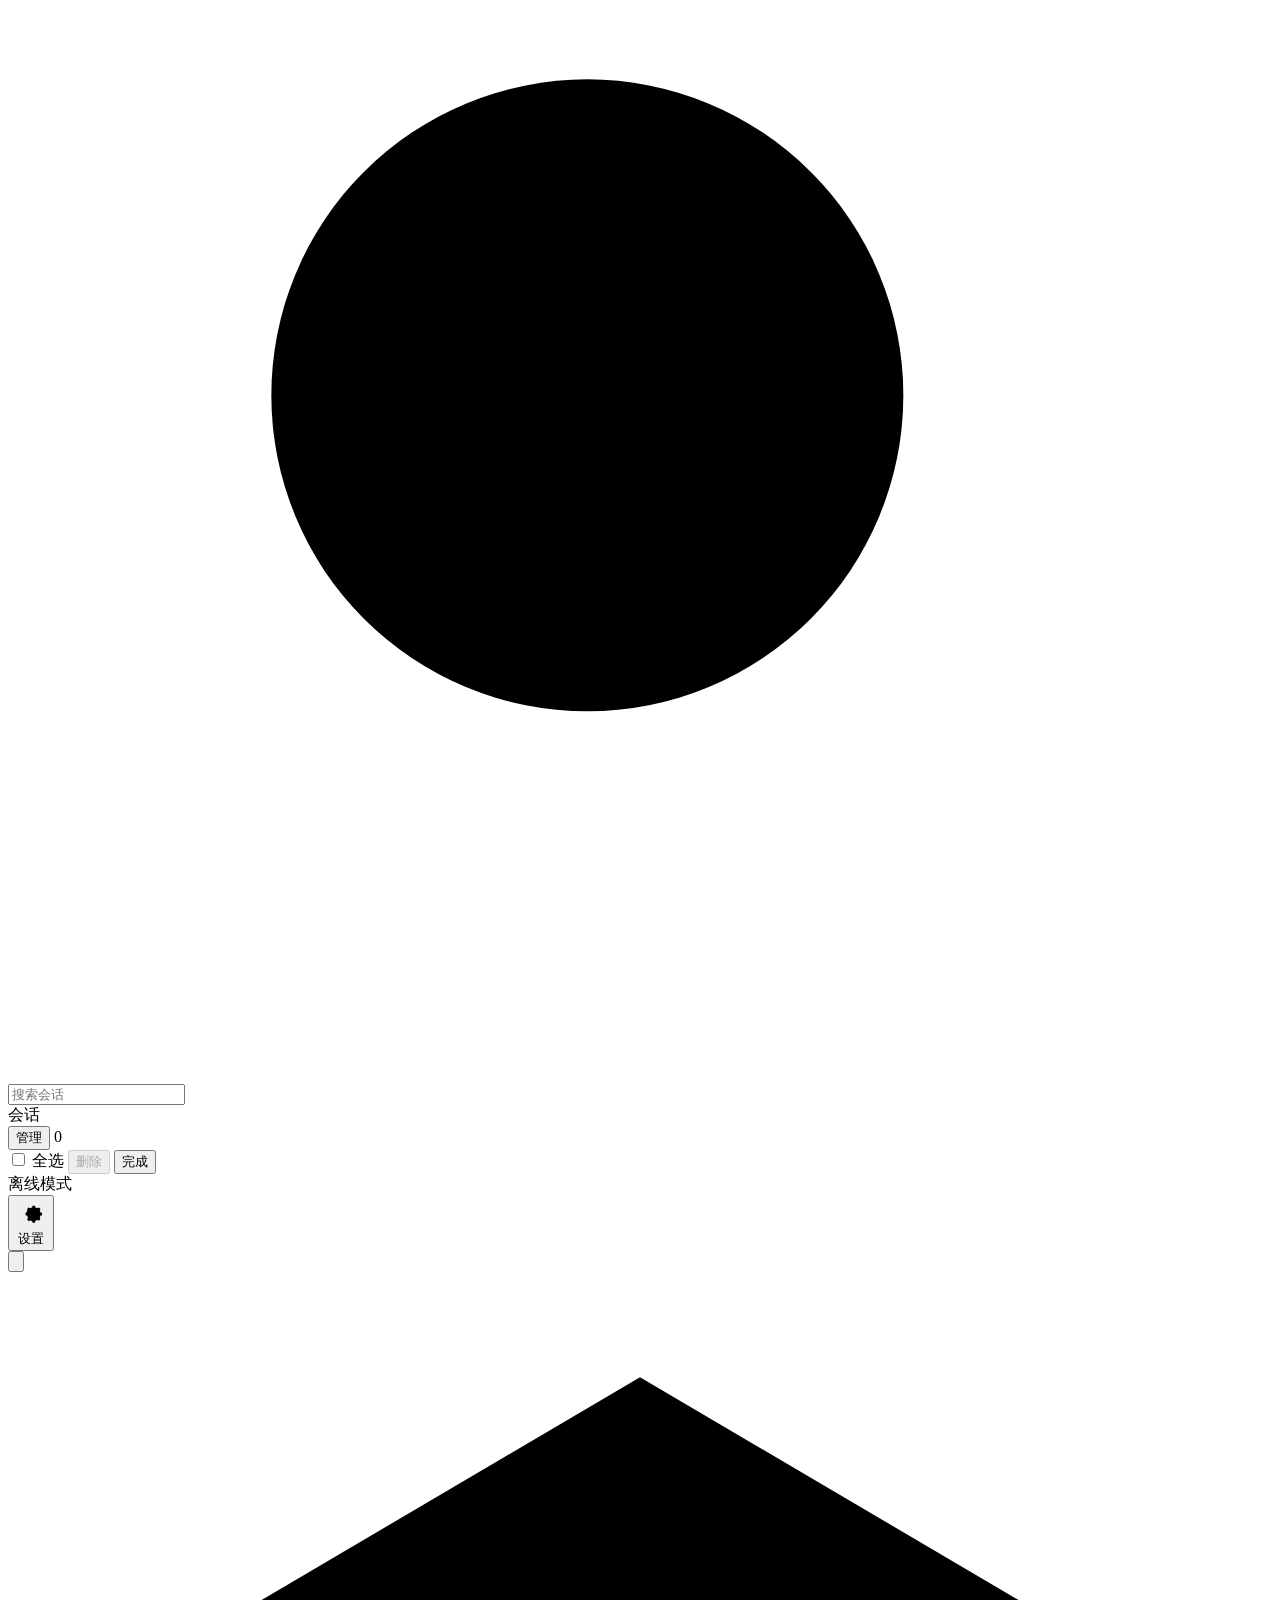
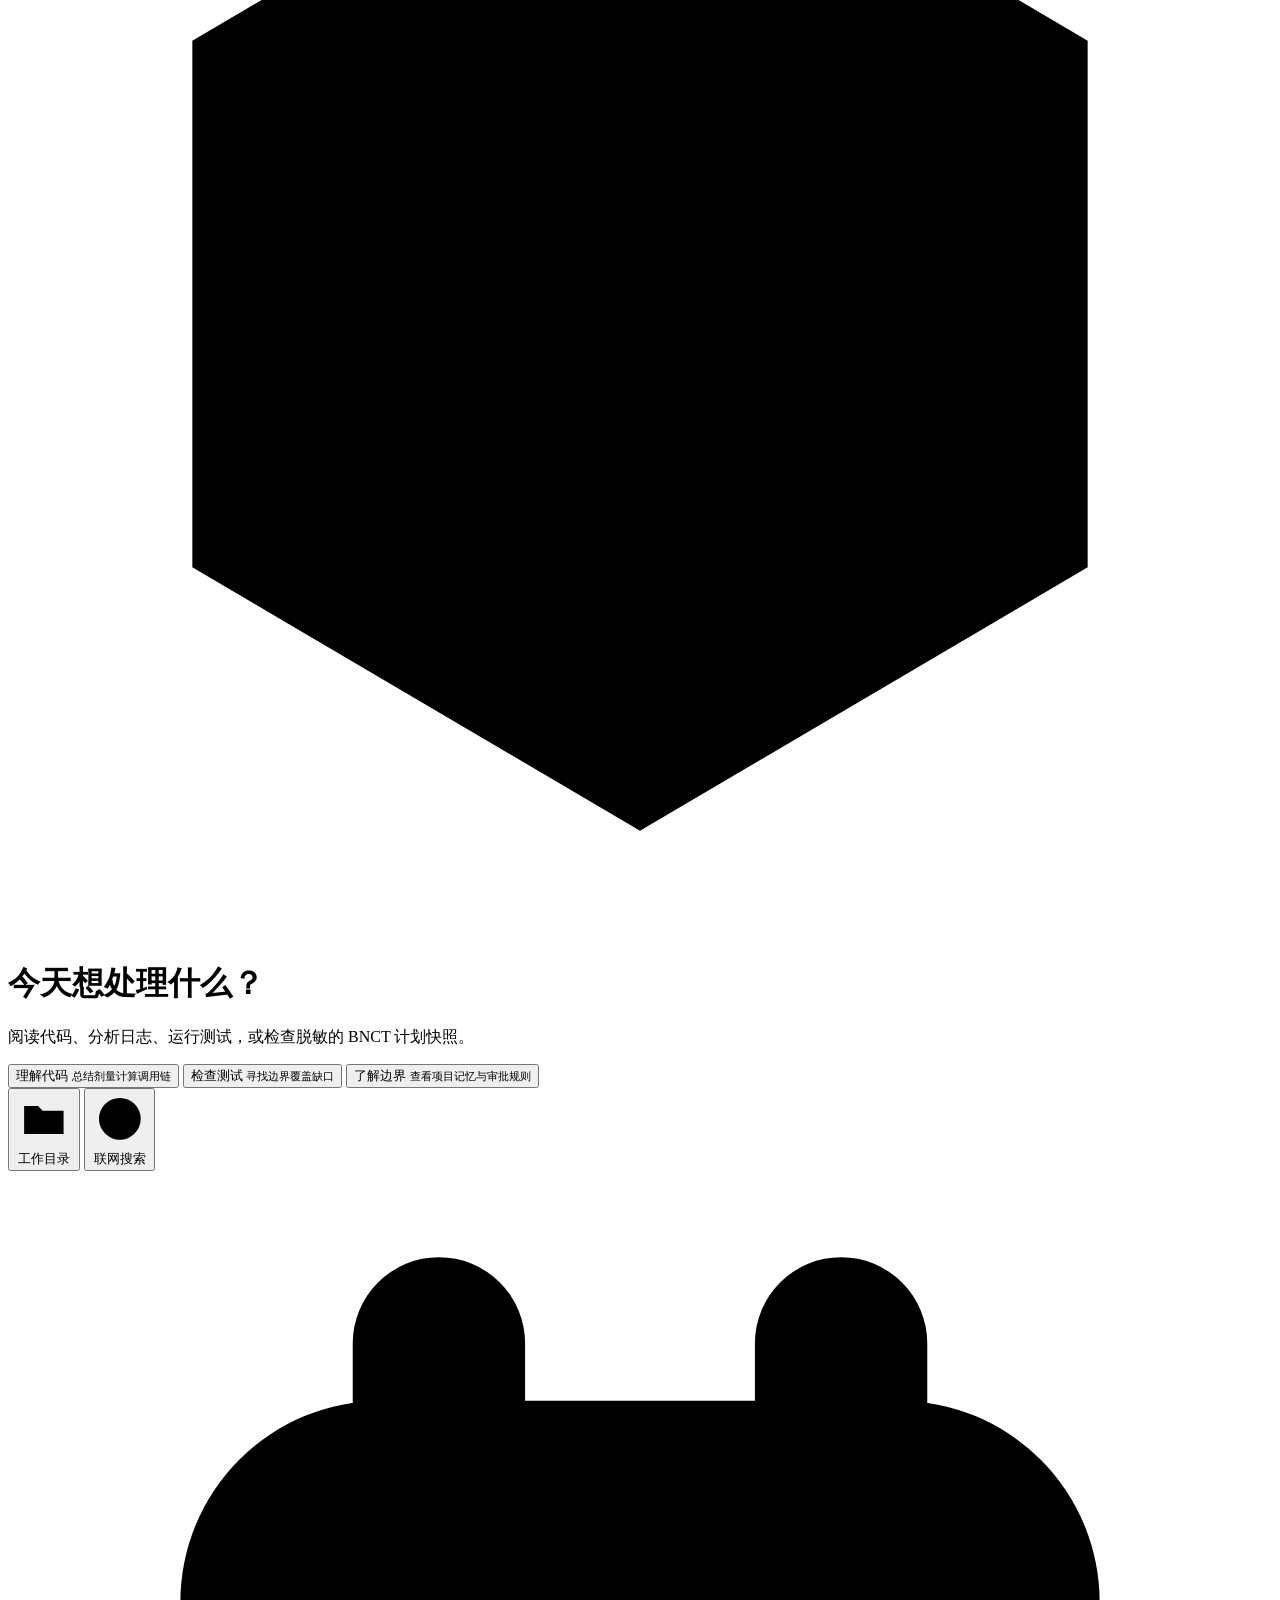
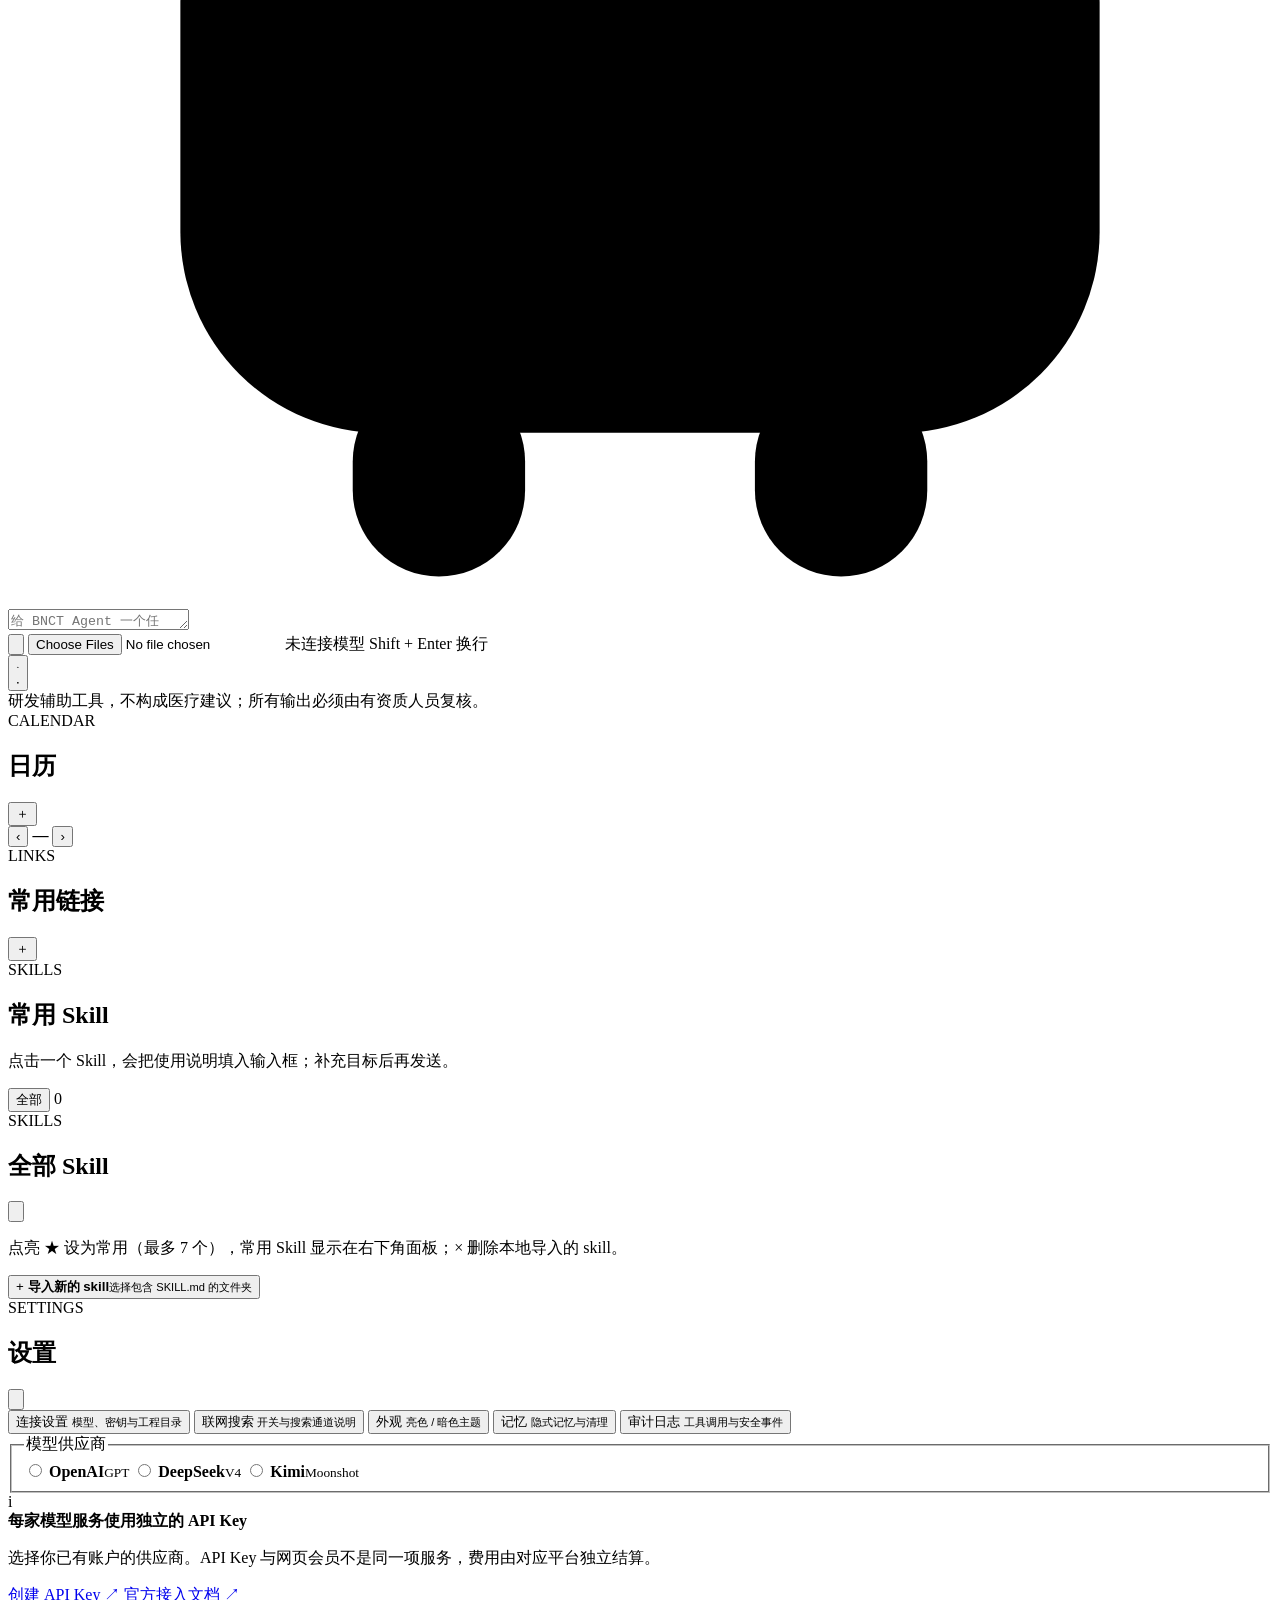
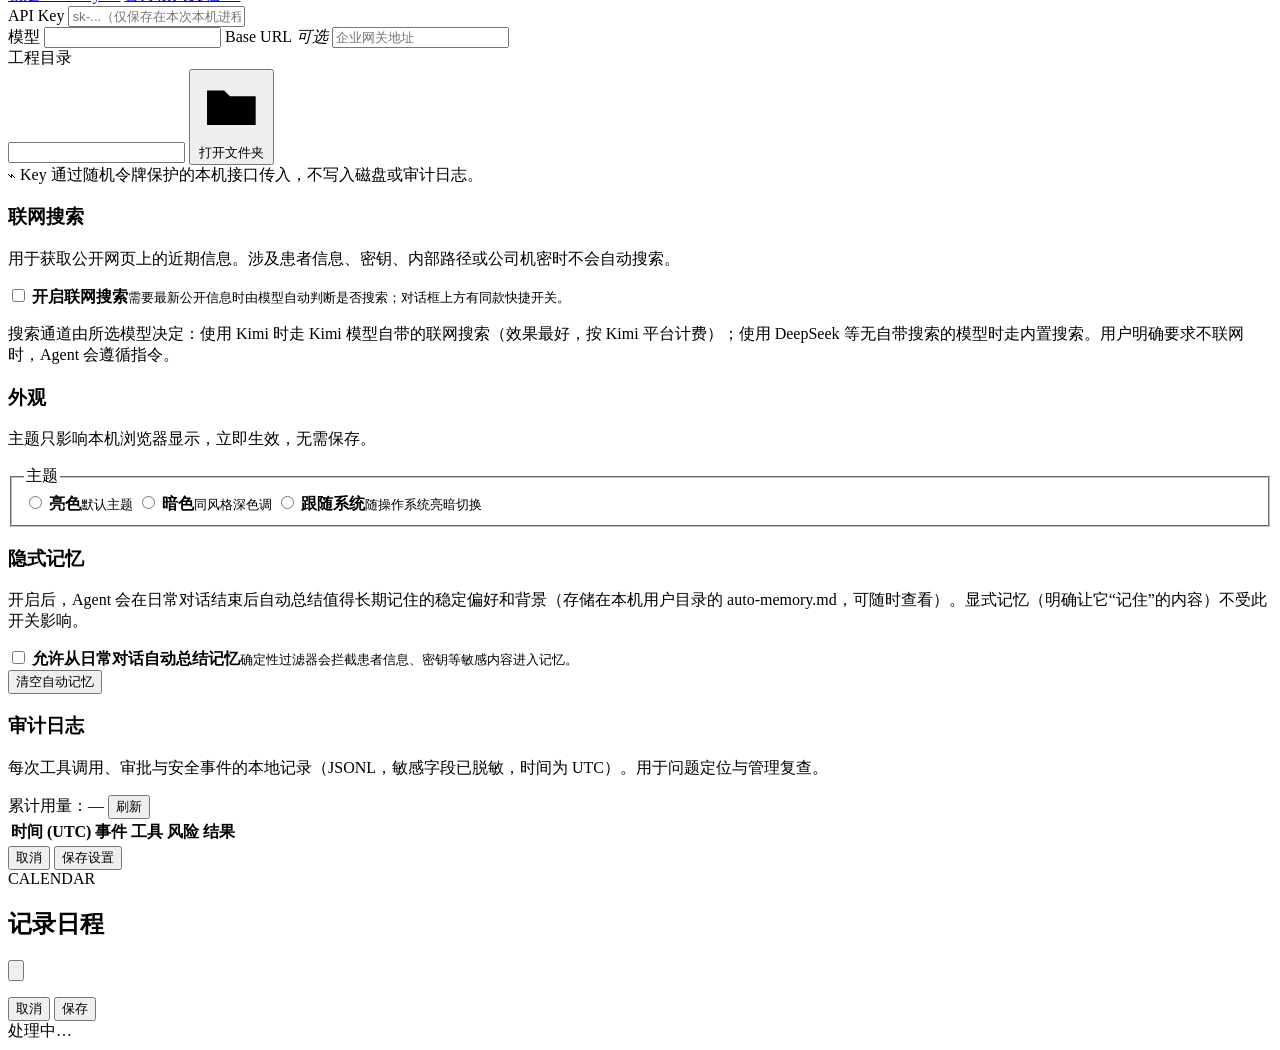
==== commit c0750173: "Dark theme, instant web-search toggle, styled panel-form dialogs Theme: every hardcoded color is fol" ====
--- a/src/bnct_tps_agent/web/index.html
+++ b/src/bnct_tps_agent/web/index.html
@@ -3,7 +3,7 @@
   <head>
     <meta charset="utf-8" />
     <meta name="viewport" content="width=device-width, initial-scale=1" />
-    <meta name="color-scheme" content="light" />
+    <meta name="color-scheme" content="light dark" />
     <title>BNCT TPS Agent</title>
     <link rel="icon" href="data:image/svg+xml,%3Csvg xmlns='http://www.w3.org/2000/svg' viewBox='0 0 32 32'%3E%3Crect width='32' height='32' rx='7' fill='%2300408e'/%3E%3Cpath d='M16 5.5 25 10.75v10.5L16 26.5 7 21.25v-10.5L16 5.5Z' fill='none' stroke='%23ffffff' stroke-width='1.6' opacity='0.55'/%3E%3Ctext x='16' y='21' font-family='Segoe UI,Arial,sans-serif' font-size='13' font-weight='700' fill='%23ffffff' text-anchor='middle'%3EB%3C/text%3E%3C/svg%3E" />
     <link rel="stylesheet" href="/styles.css" />
@@ -236,6 +236,10 @@
               <span>联网搜索</span>
               <small>开关与搜索通道说明</small>
             </button>
+            <button class="settings-tab" type="button" data-settings-section="appearance">
+              <span>外观</span>
+              <small>亮色 / 暗色主题</small>
+            </button>
             <button class="settings-tab" type="button" data-settings-section="memory">
               <span>记忆</span>
               <small>隐式记忆与清理</small>
@@ -319,6 +323,28 @@
               <p class="settings-help" id="web-search-engine-help">搜索通道由所选模型决定：使用 Kimi 时走 Kimi 模型自带的联网搜索（效果最好，按 Kimi 平台计费）；使用 DeepSeek 等无自带搜索的模型时走内置搜索。用户明确要求不联网时，Agent 会遵循指令。</p>
             </section>
 
+            <section class="settings-section" data-settings-section-panel="appearance">
+              <div class="settings-section-heading">
+                <h3>外观</h3>
+                <p>主题只影响本机浏览器显示，立即生效，无需保存。</p>
+              </div>
+              <fieldset class="web-search-picker">
+                <legend>主题</legend>
+                <label class="web-search-option">
+                  <input type="radio" name="theme" value="light" />
+                  <span><strong>亮色</strong><small>默认主题</small></span>
+                </label>
+                <label class="web-search-option">
+                  <input type="radio" name="theme" value="dark" />
+                  <span><strong>暗色</strong><small>同风格深色调</small></span>
+                </label>
+                <label class="web-search-option">
+                  <input type="radio" name="theme" value="auto" />
+                  <span><strong>跟随系统</strong><small>随操作系统亮暗切换</small></span>
+                </label>
+              </fieldset>
+            </section>
+
             <section class="settings-section" data-settings-section-panel="memory">
               <div class="settings-section-heading">
                 <h3>隐式记忆</h3>
@@ -359,6 +385,28 @@
       </div>
     </div>
 
+    <div class="modal-backdrop hidden" id="panel-form-modal">
+      <div class="modal-card panel-form-card" role="dialog" aria-modal="true" aria-labelledby="panel-form-title">
+        <div class="modal-header">
+          <div>
+            <span class="eyebrow" id="panel-form-eyebrow">CALENDAR</span>
+            <h2 id="panel-form-title">记录日程</h2>
+          </div>
+          <button class="icon-button" id="close-panel-form" type="button" aria-label="关闭">
+            <svg viewBox="0 0 24 24"><path d="m6 6 12 12M18 6 6 18"/></svg>
+          </button>
+        </div>
+        <form id="panel-form" class="panel-form">
+          <div id="panel-form-fields"></div>
+          <p class="panel-form-error hidden" id="panel-form-error"></p>
+          <div class="modal-actions">
+            <button class="secondary-button" id="panel-form-cancel" type="button">取消</button>
+            <button class="primary-button" id="panel-form-submit" type="submit">保存</button>
+          </div>
+        </form>
+      </div>
+    </div>
+
     <div class="ui-blocker hidden" id="ui-blocker" aria-live="polite">
       <div class="ui-blocker-card">
         <span class="ui-blocker-spinner" aria-hidden="true"></span>
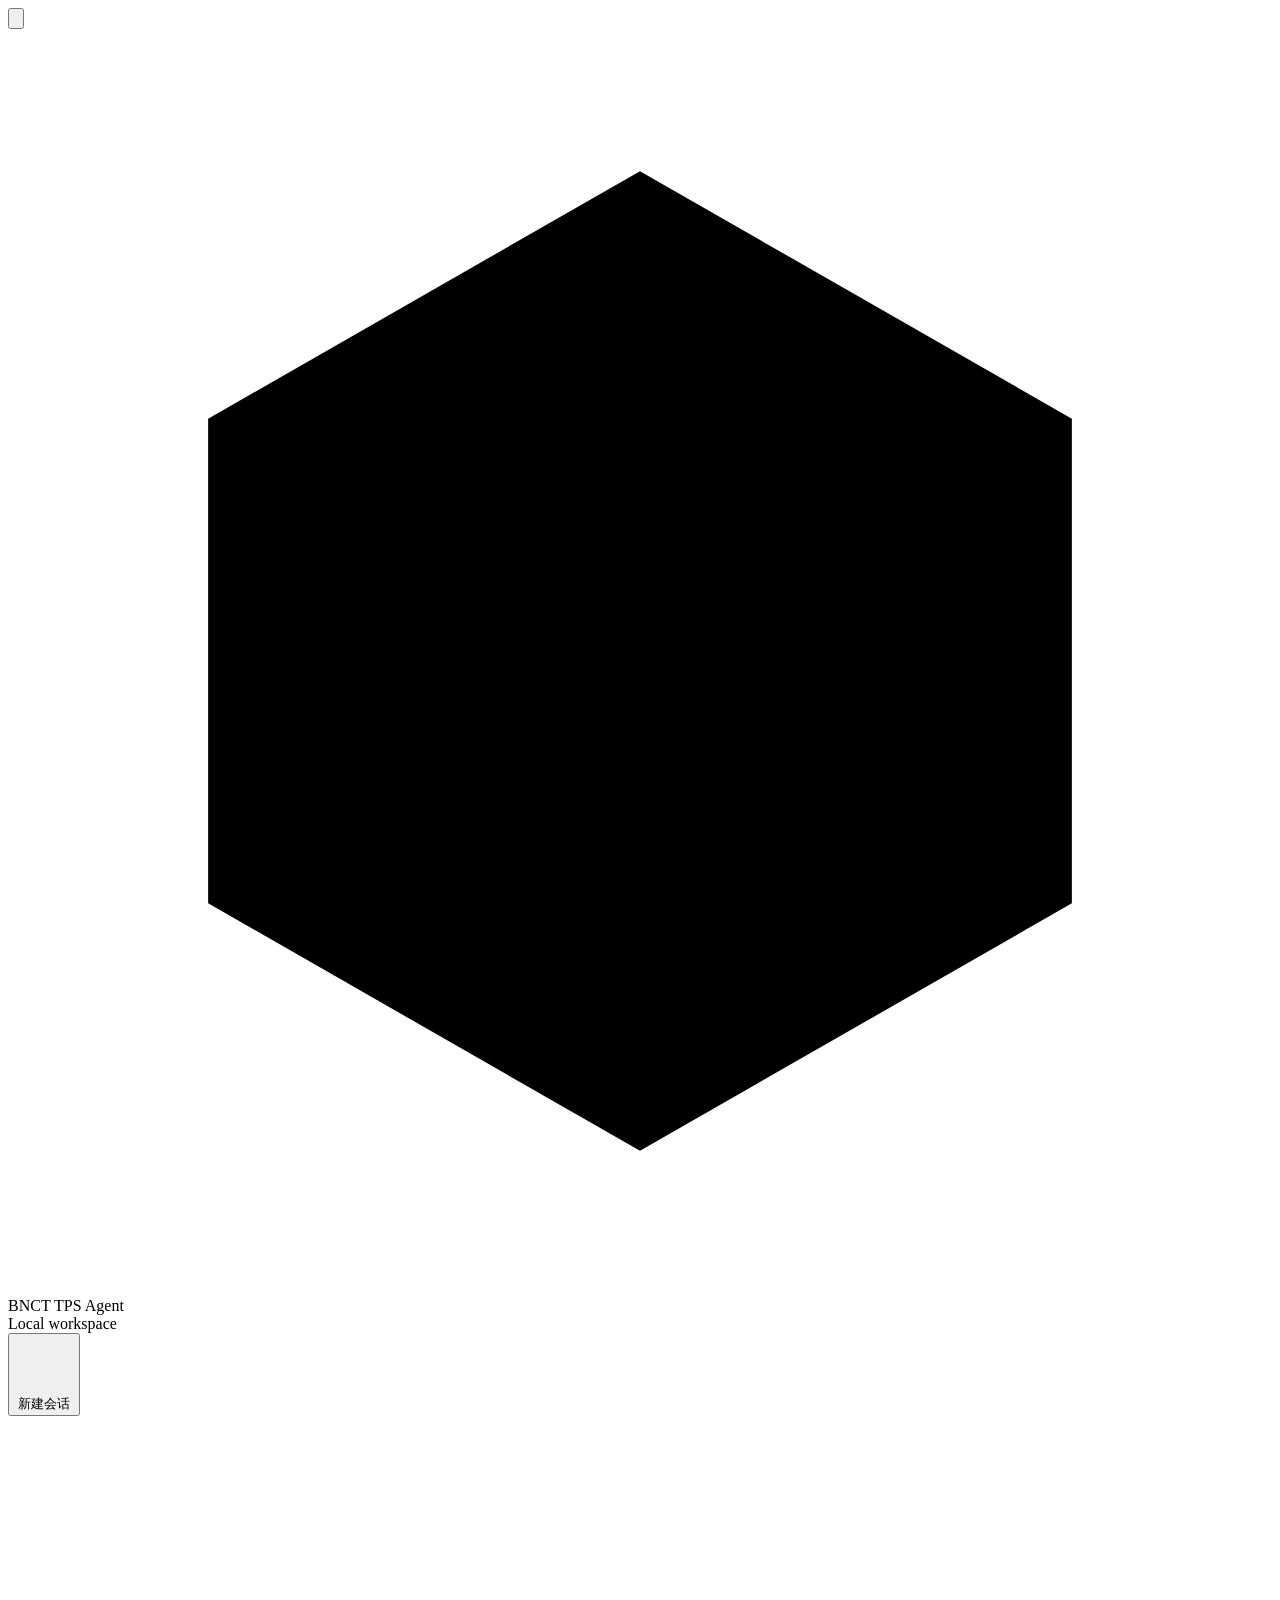
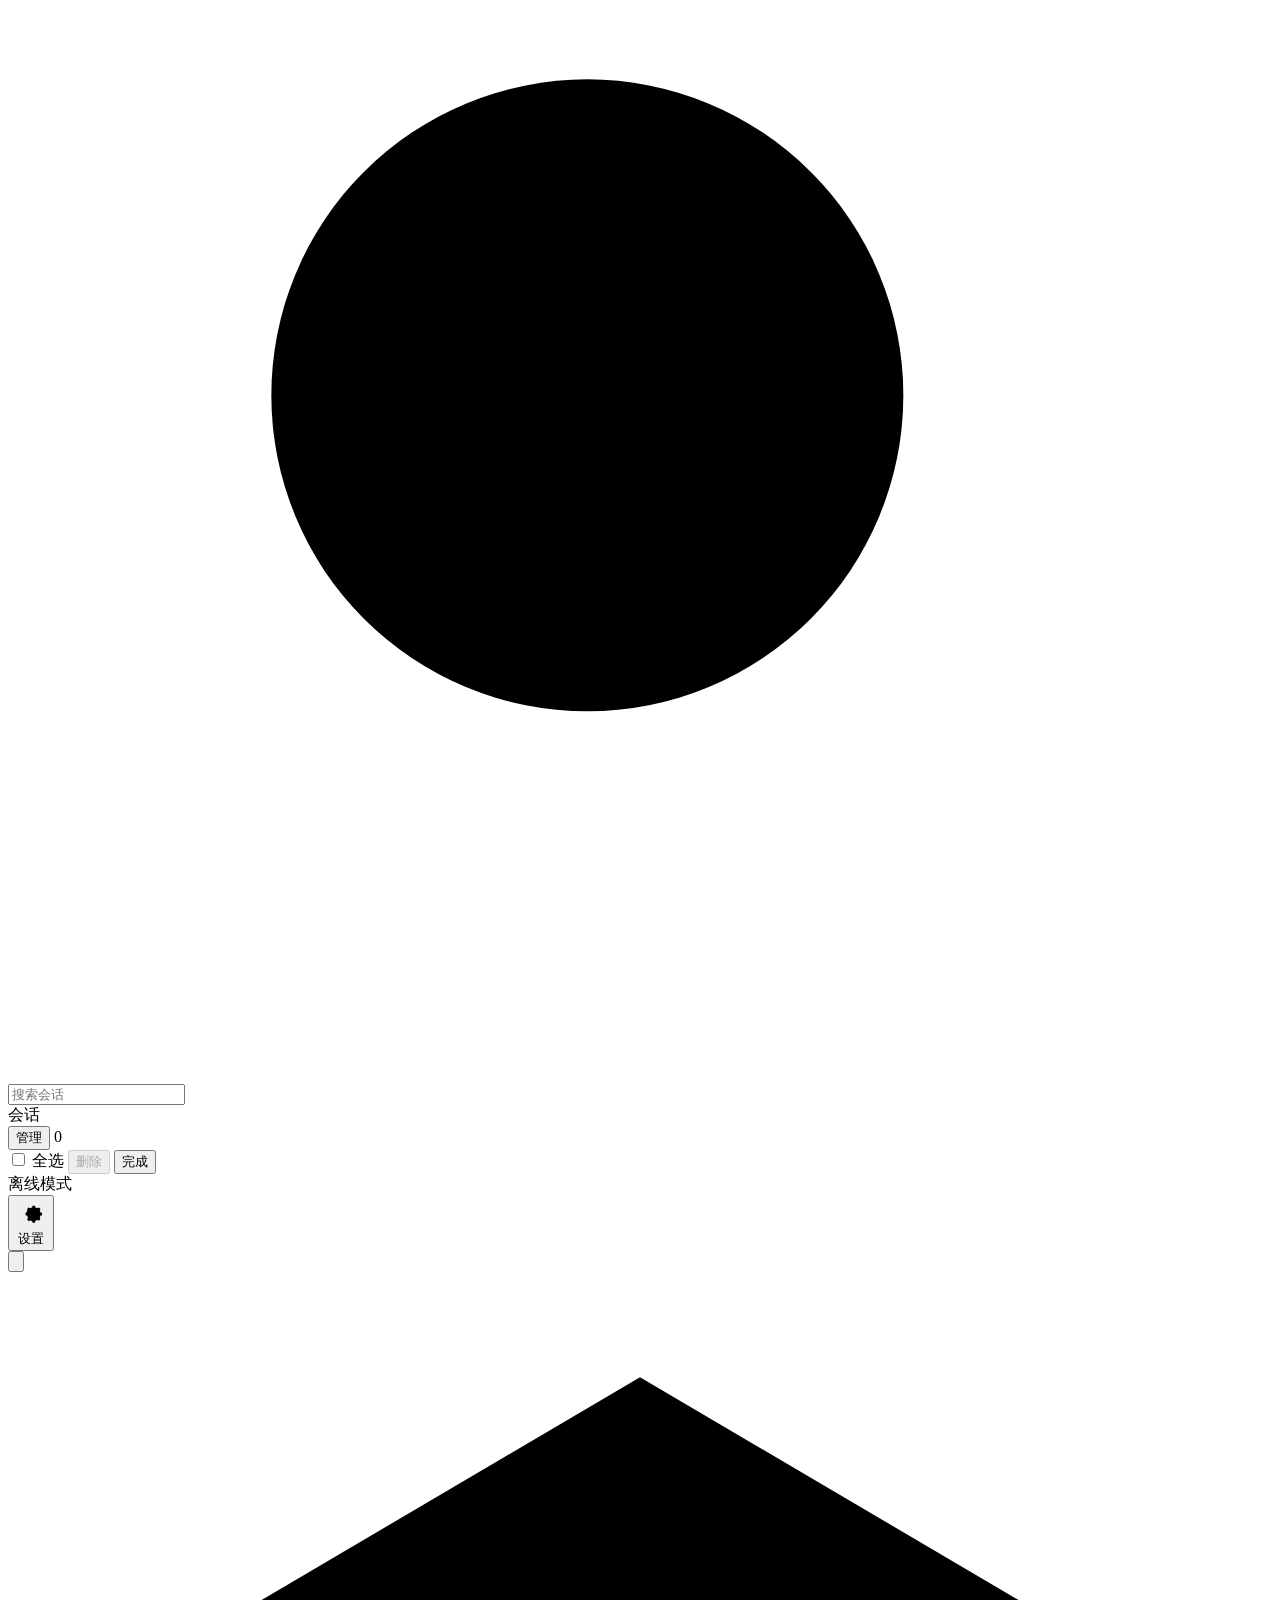
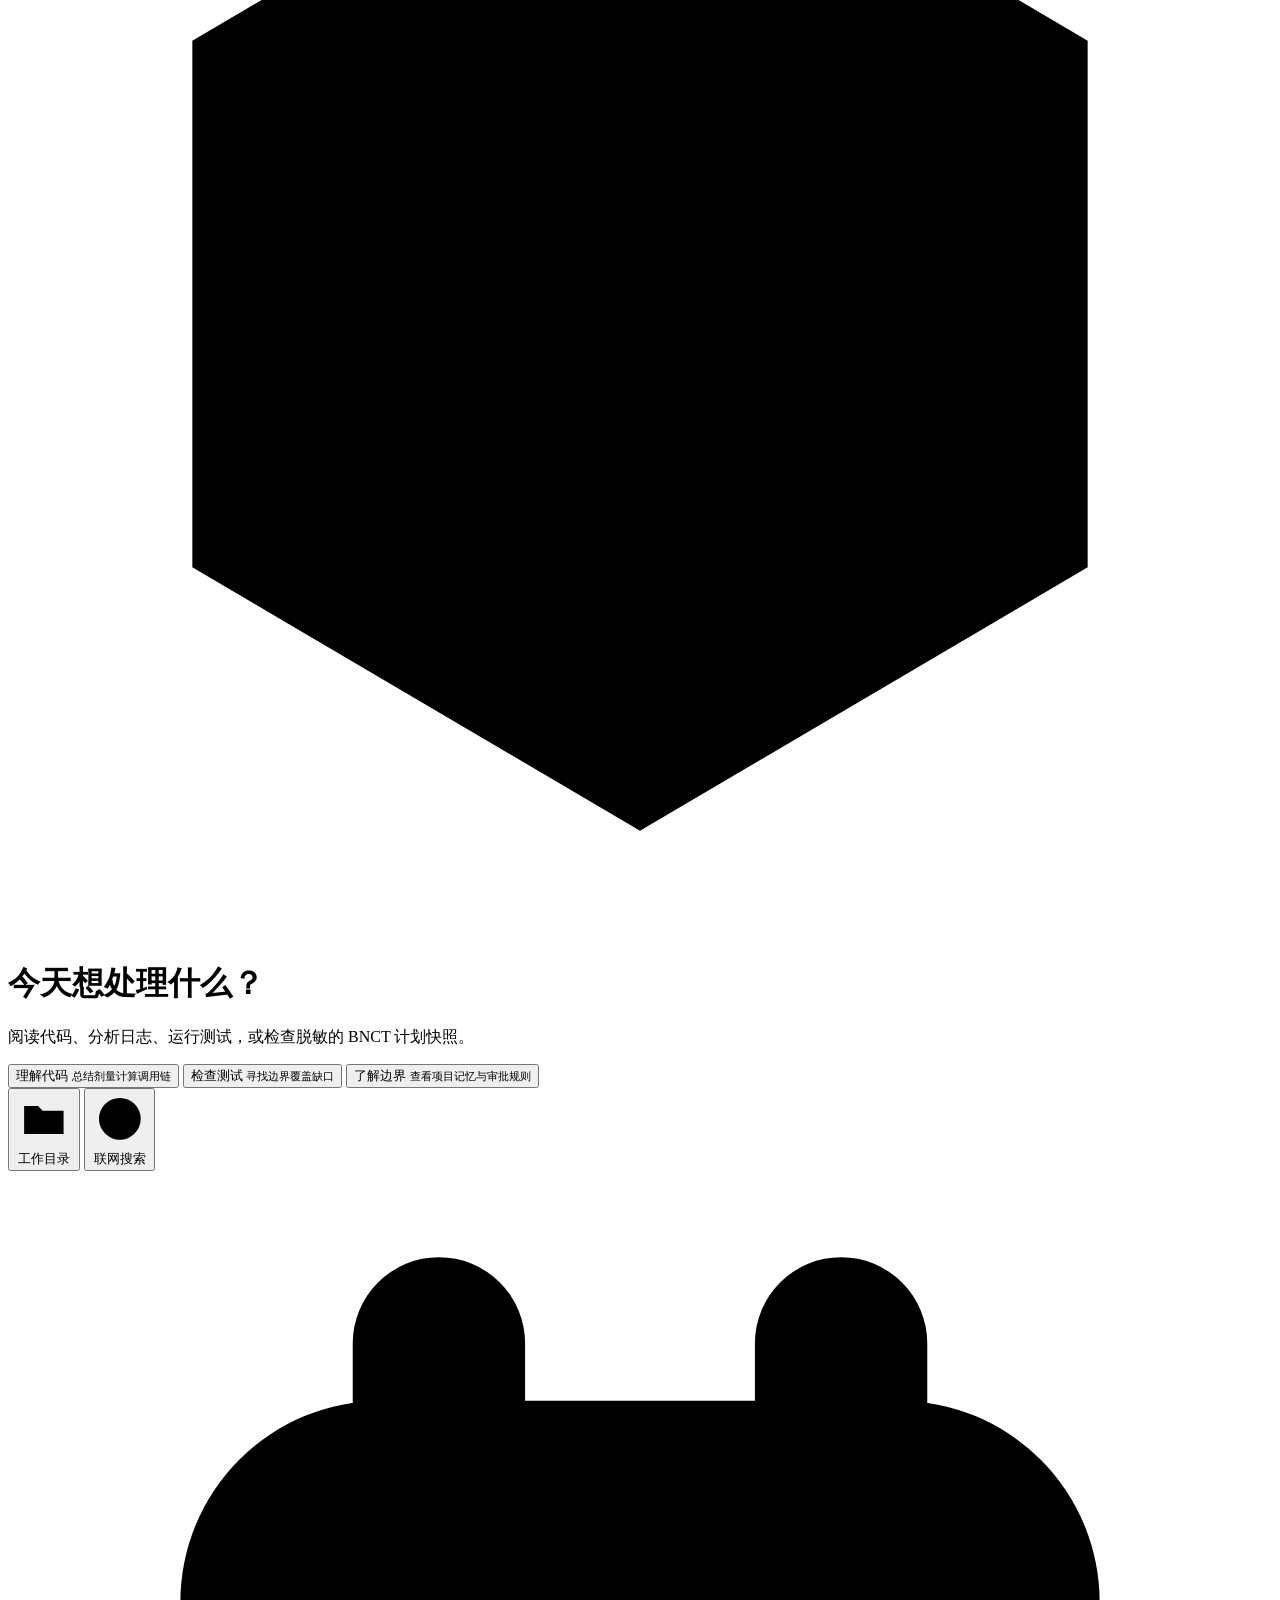
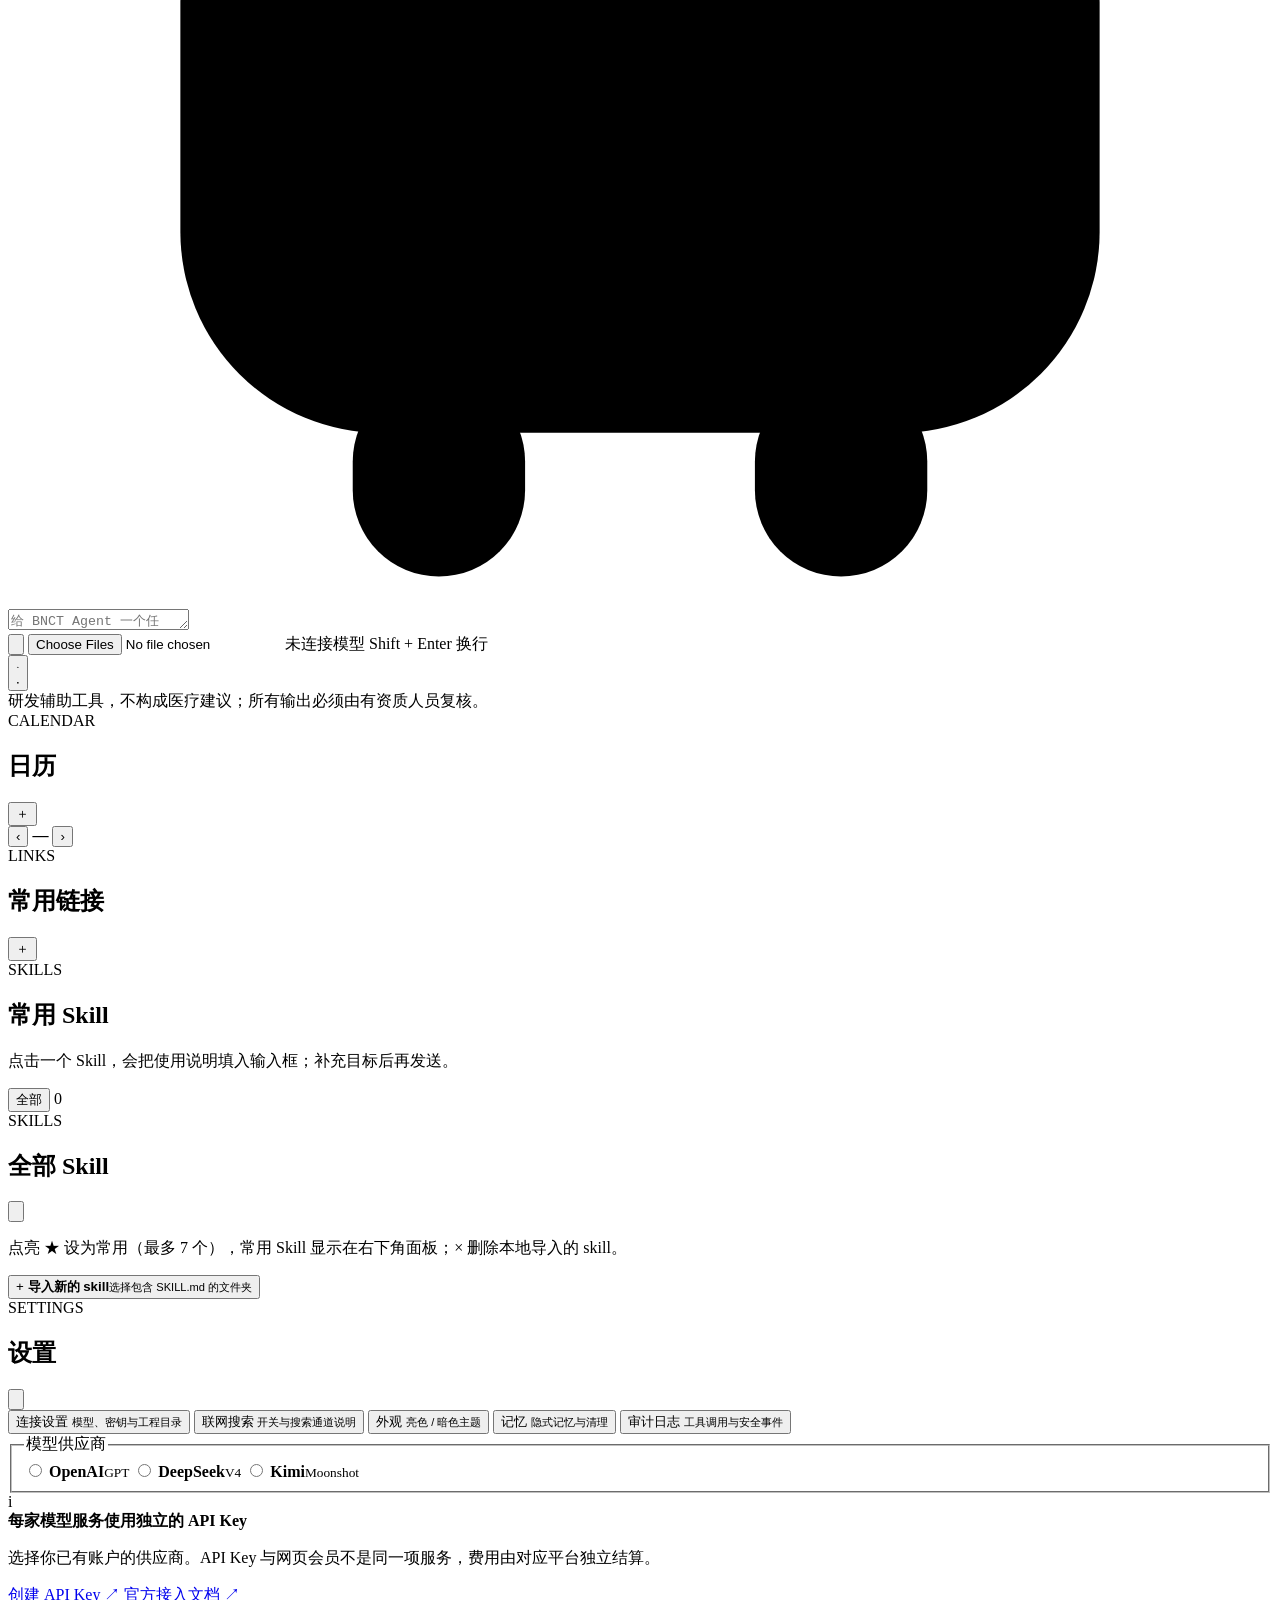
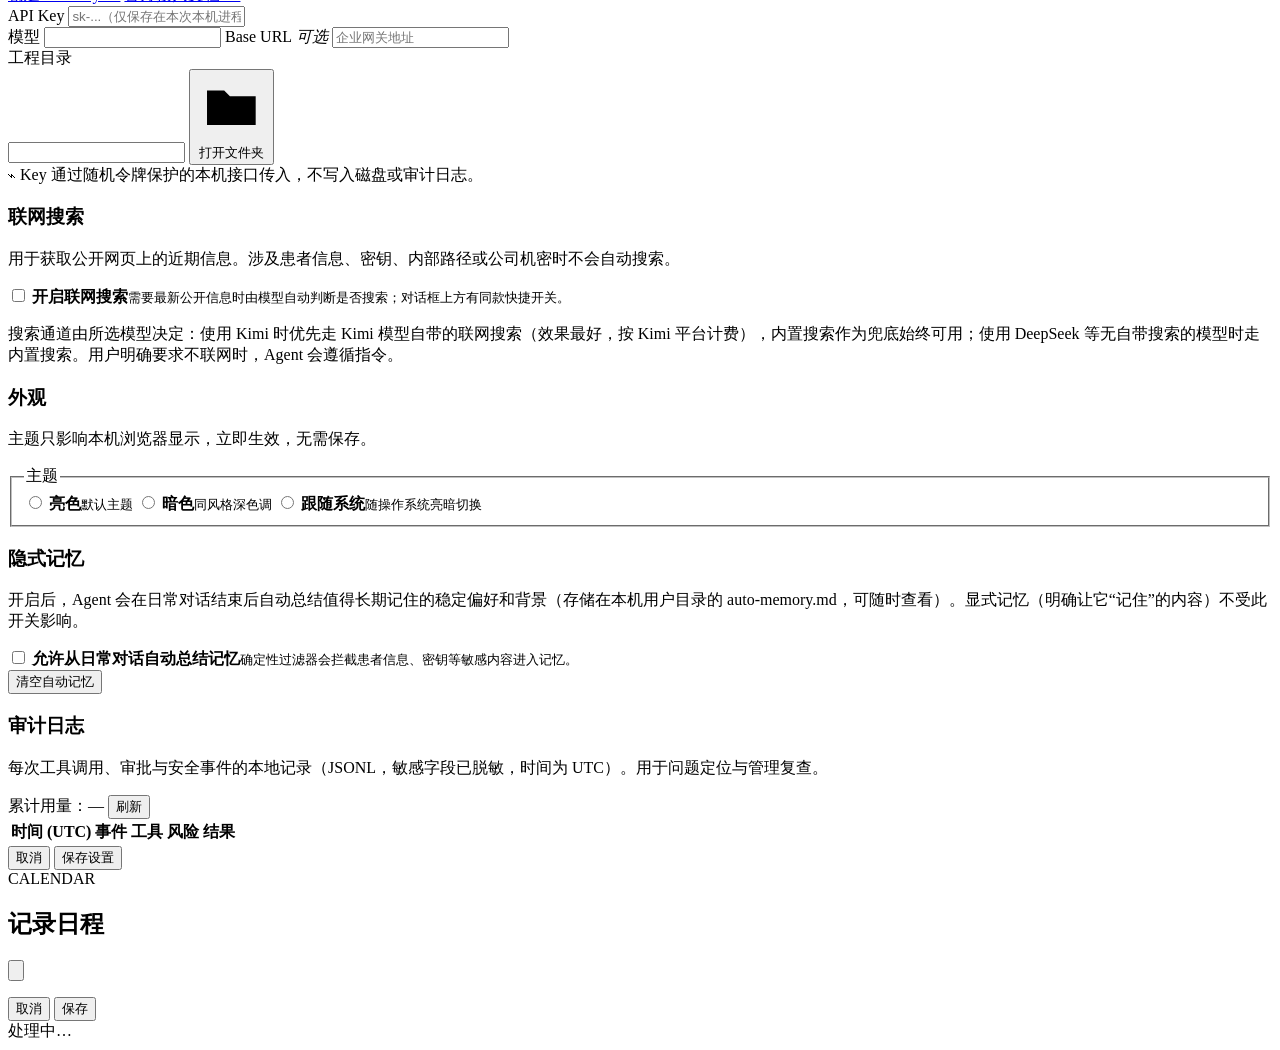
==== commit 60203411: "Never let the model deny having web search: keep local tool as fallback Field report: with Kimi + se" ====
--- a/src/bnct_tps_agent/web/index.html
+++ b/src/bnct_tps_agent/web/index.html
@@ -320,7 +320,7 @@
                 <input type="checkbox" id="web-search-enabled-toggle" />
                 <span><strong>开启联网搜索</strong><small>需要最新公开信息时由模型自动判断是否搜索；对话框上方有同款快捷开关。</small></span>
               </label>
-              <p class="settings-help" id="web-search-engine-help">搜索通道由所选模型决定：使用 Kimi 时走 Kimi 模型自带的联网搜索（效果最好，按 Kimi 平台计费）；使用 DeepSeek 等无自带搜索的模型时走内置搜索。用户明确要求不联网时，Agent 会遵循指令。</p>
+              <p class="settings-help" id="web-search-engine-help">搜索通道由所选模型决定：使用 Kimi 时优先走 Kimi 模型自带的联网搜索（效果最好，按 Kimi 平台计费），内置搜索作为兜底始终可用；使用 DeepSeek 等无自带搜索的模型时走内置搜索。用户明确要求不联网时，Agent 会遵循指令。</p>
             </section>
 
             <section class="settings-section" data-settings-section-panel="appearance">
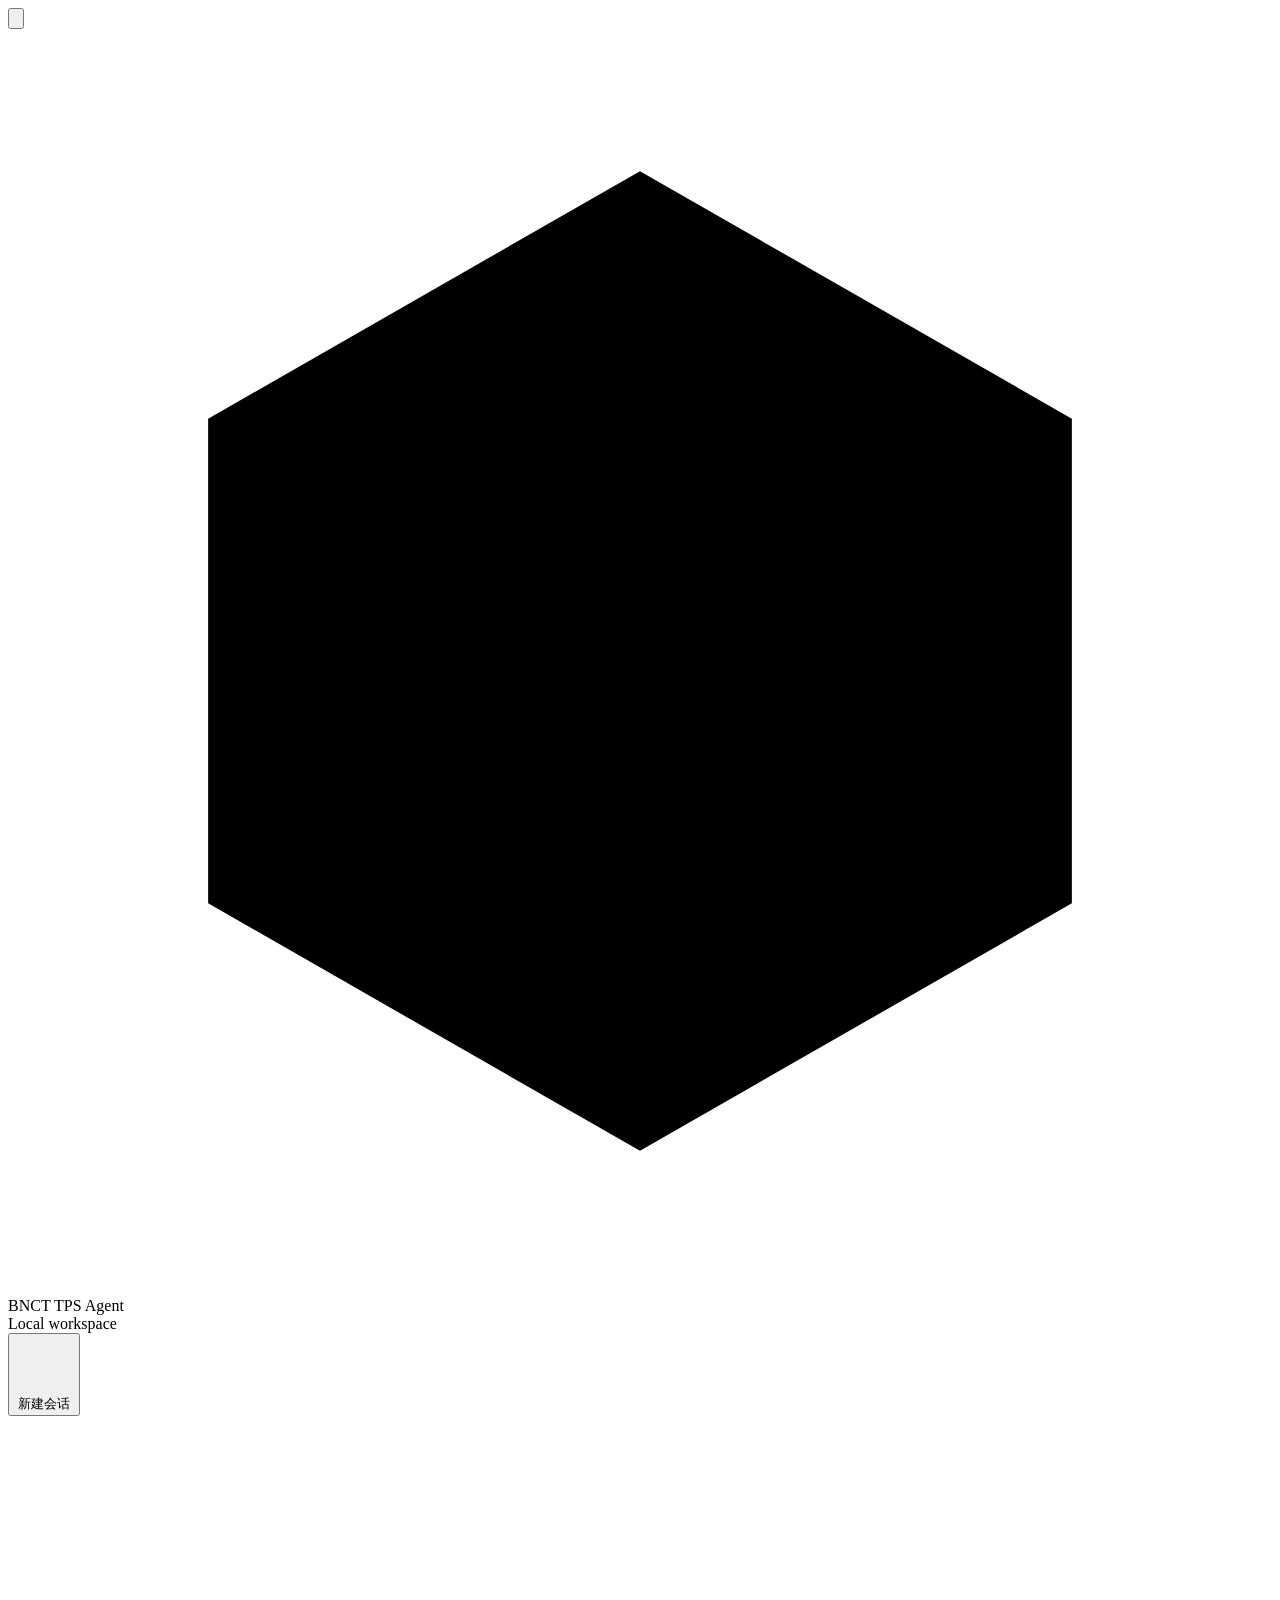
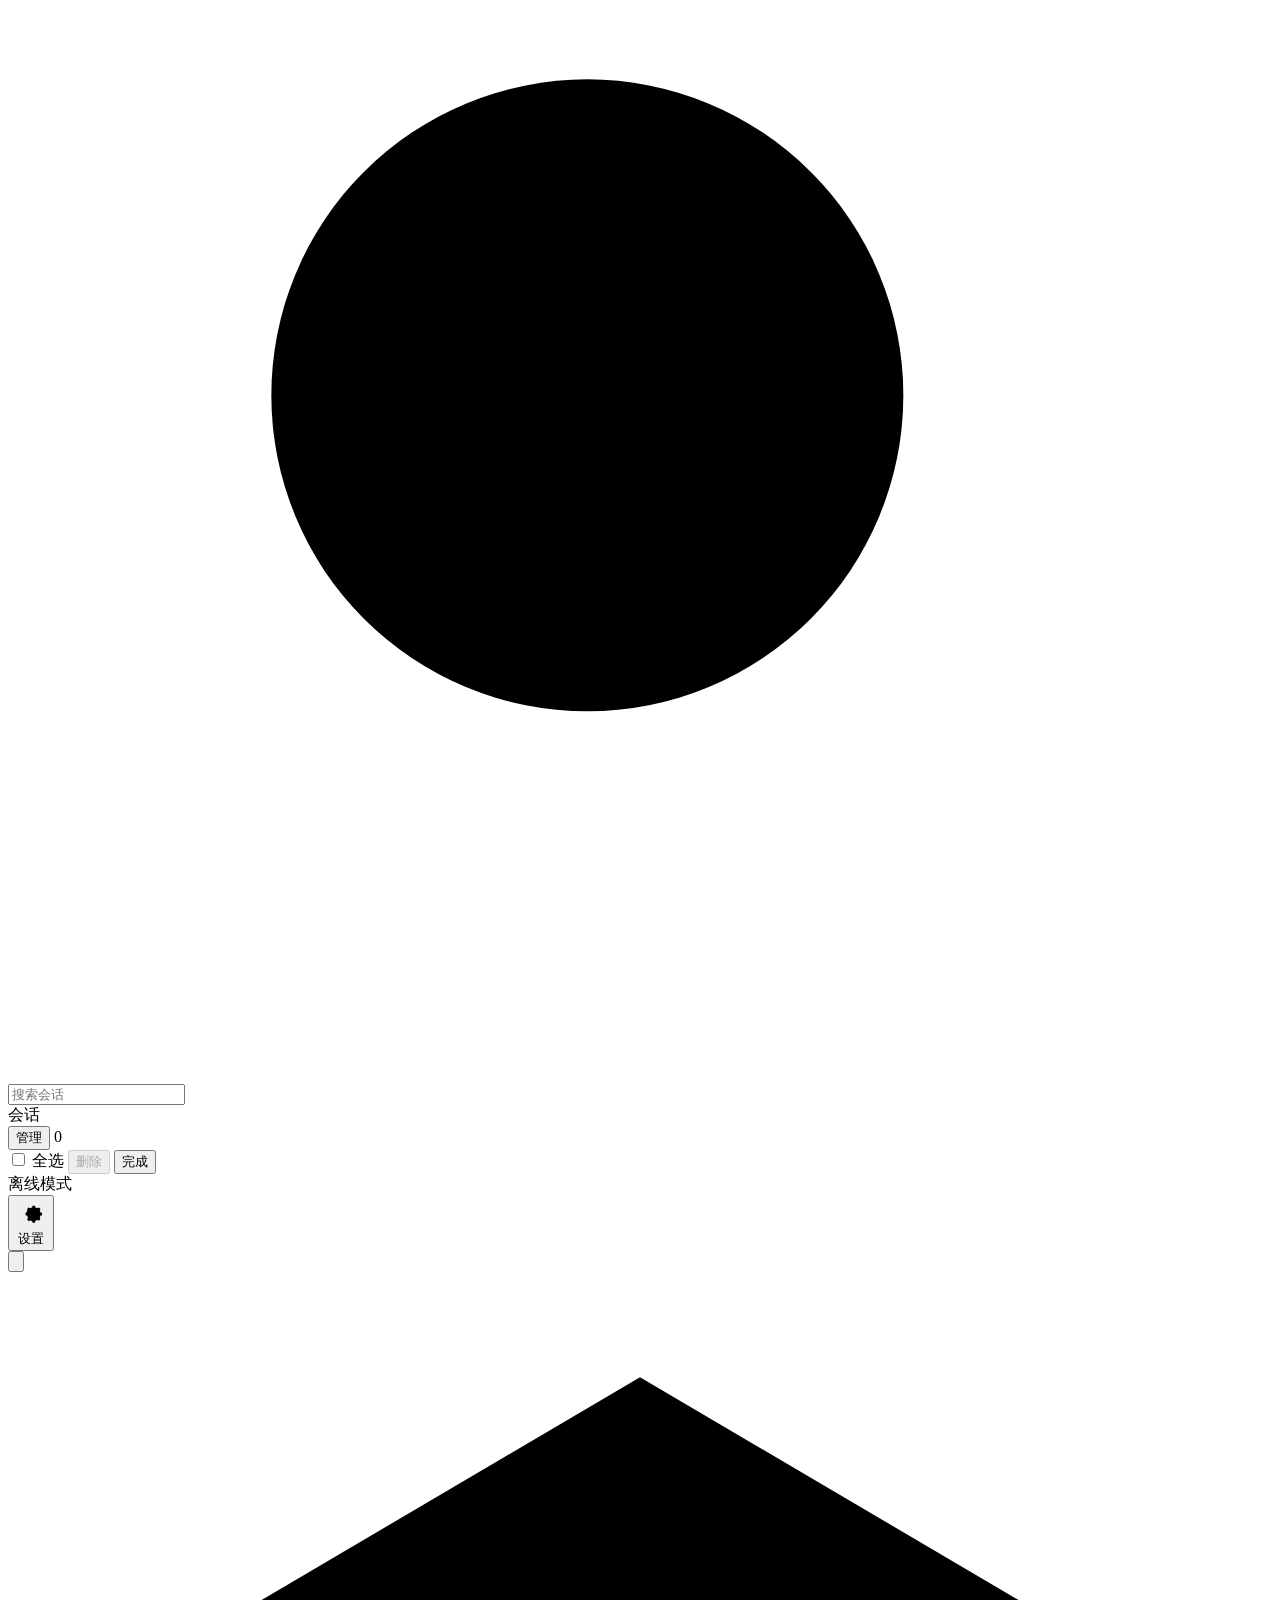
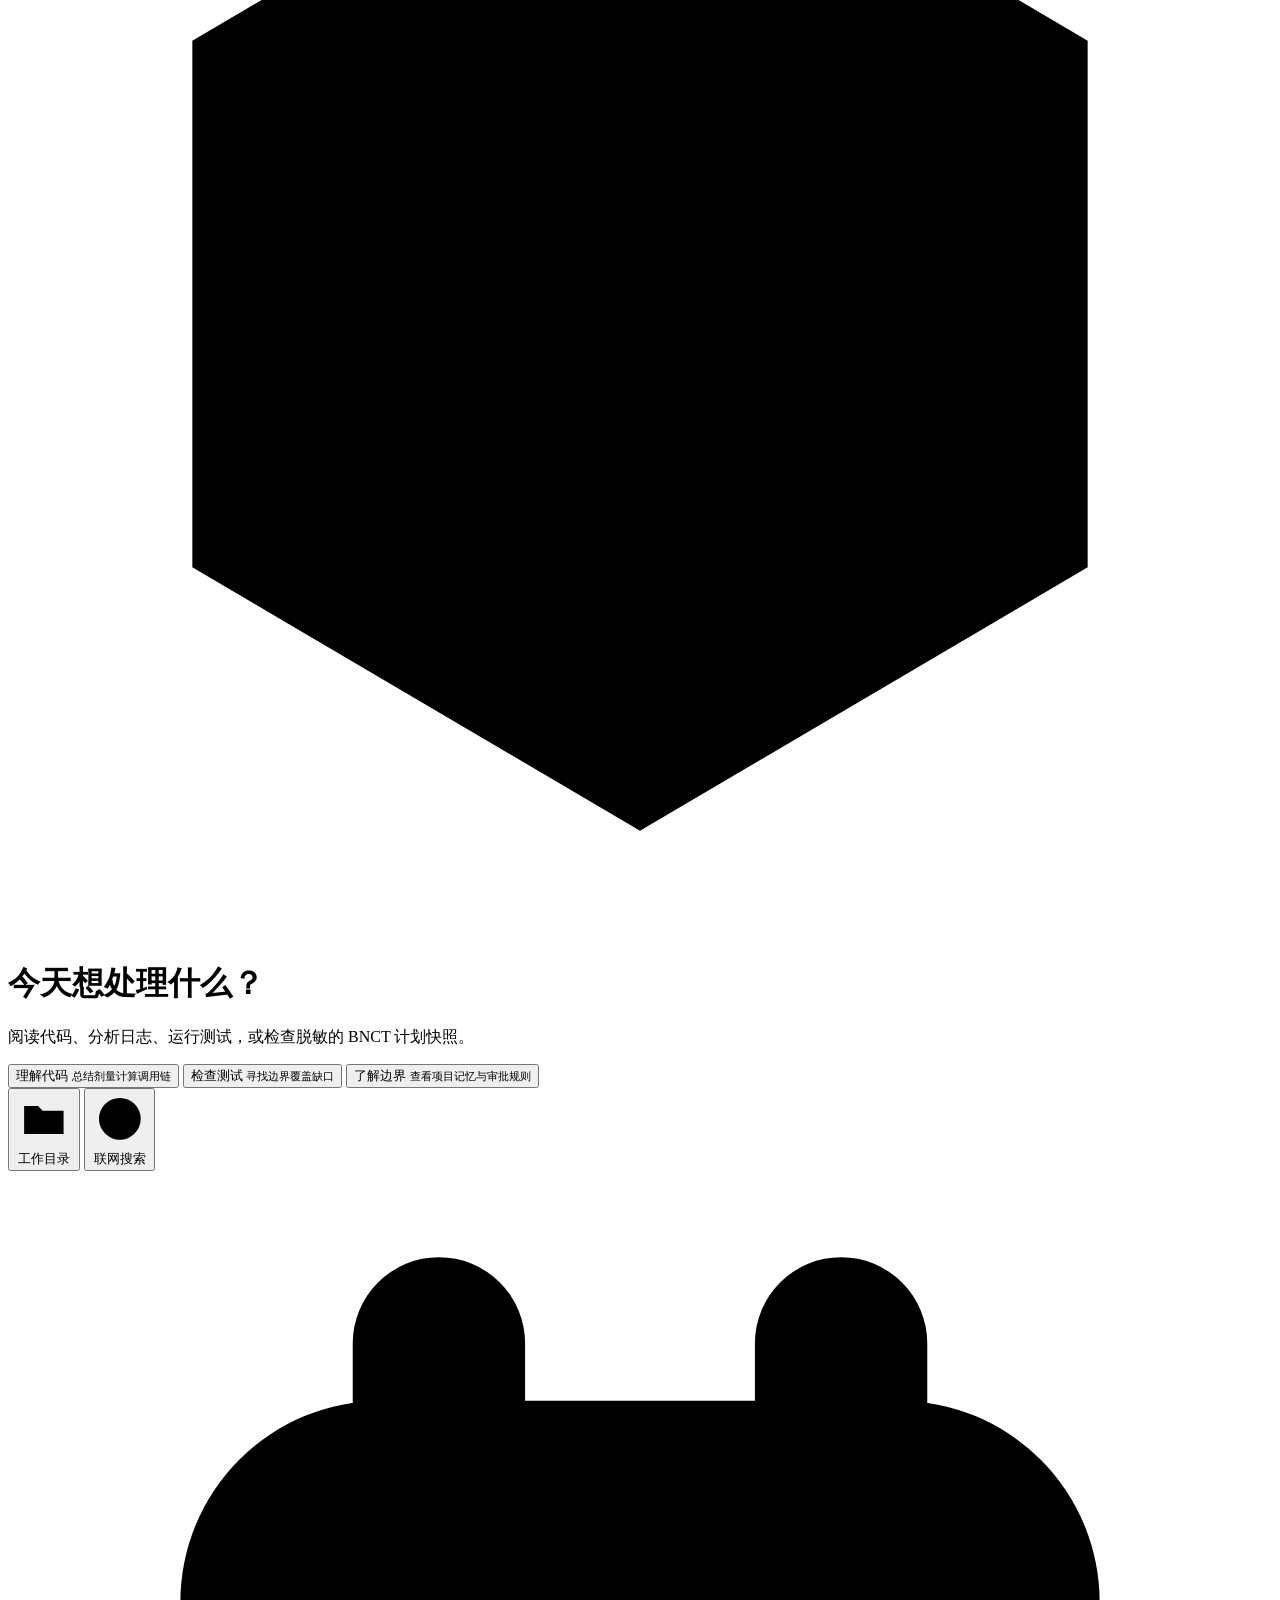
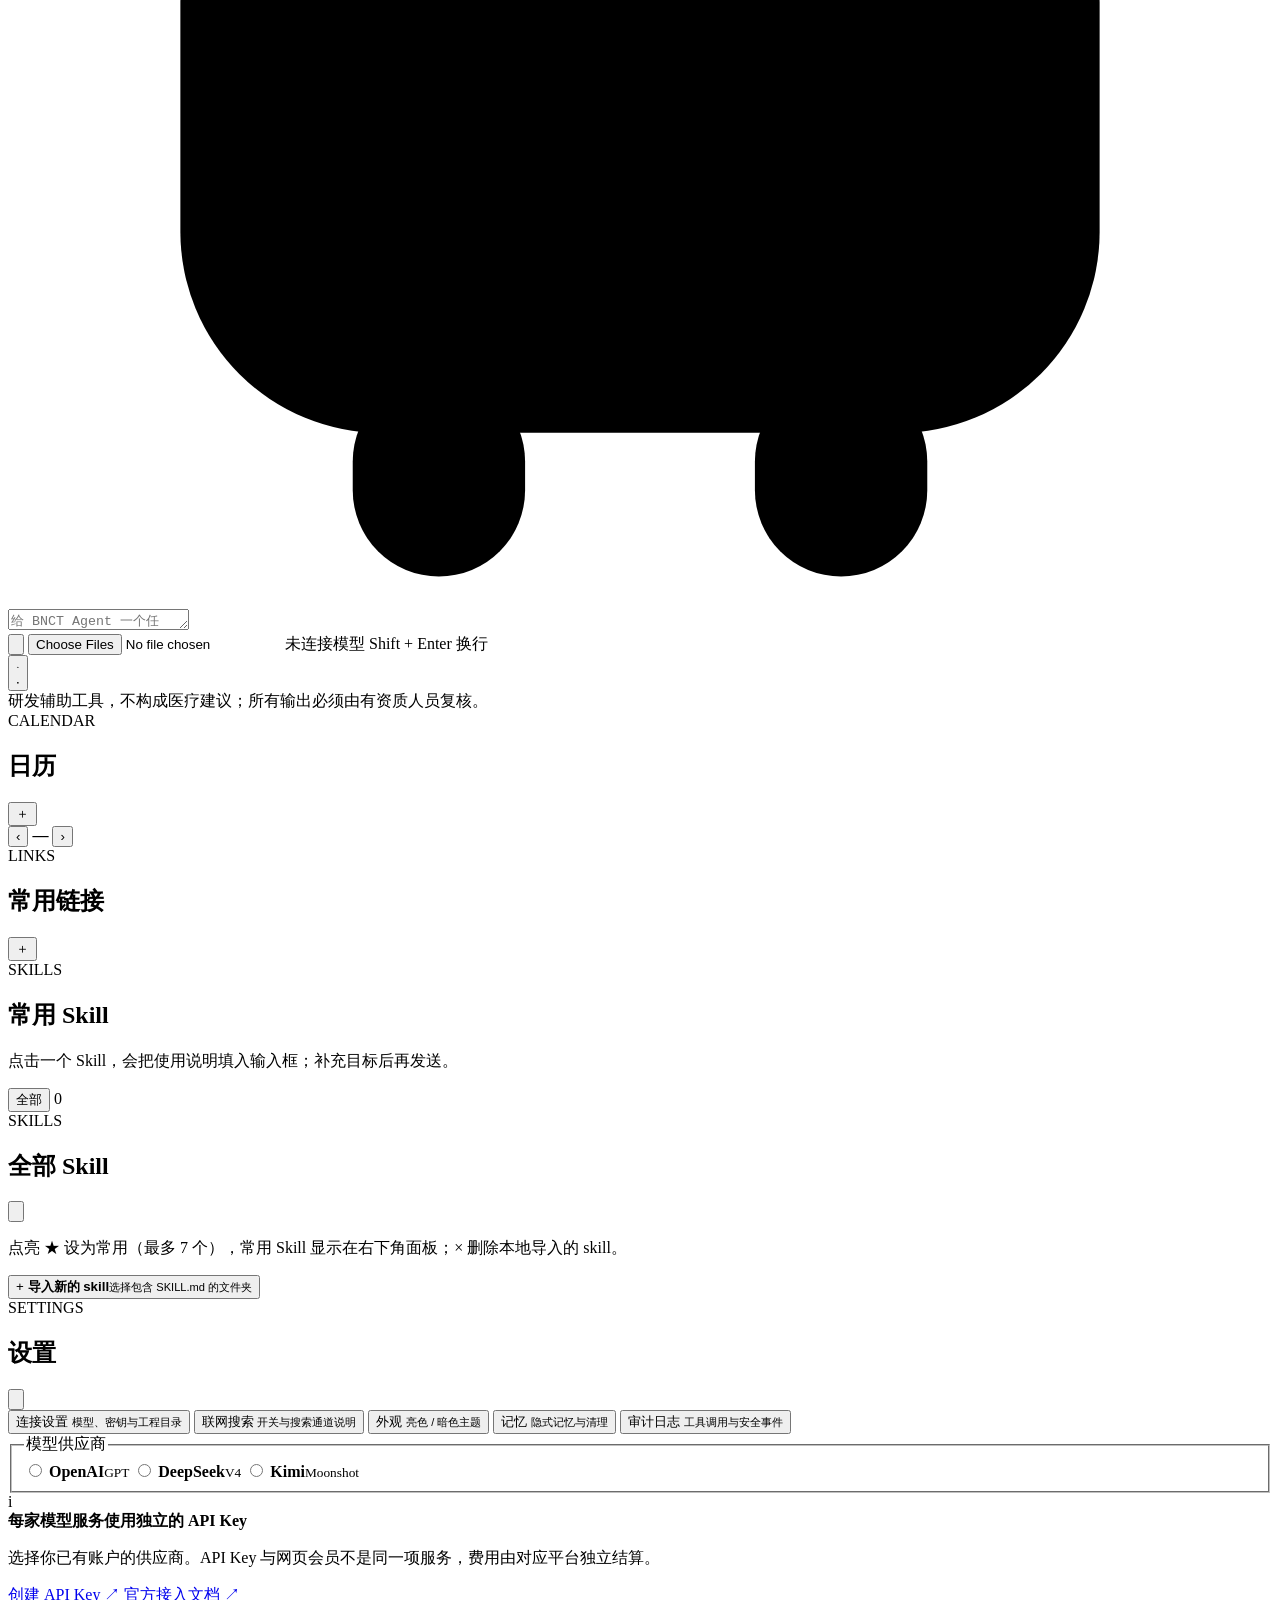
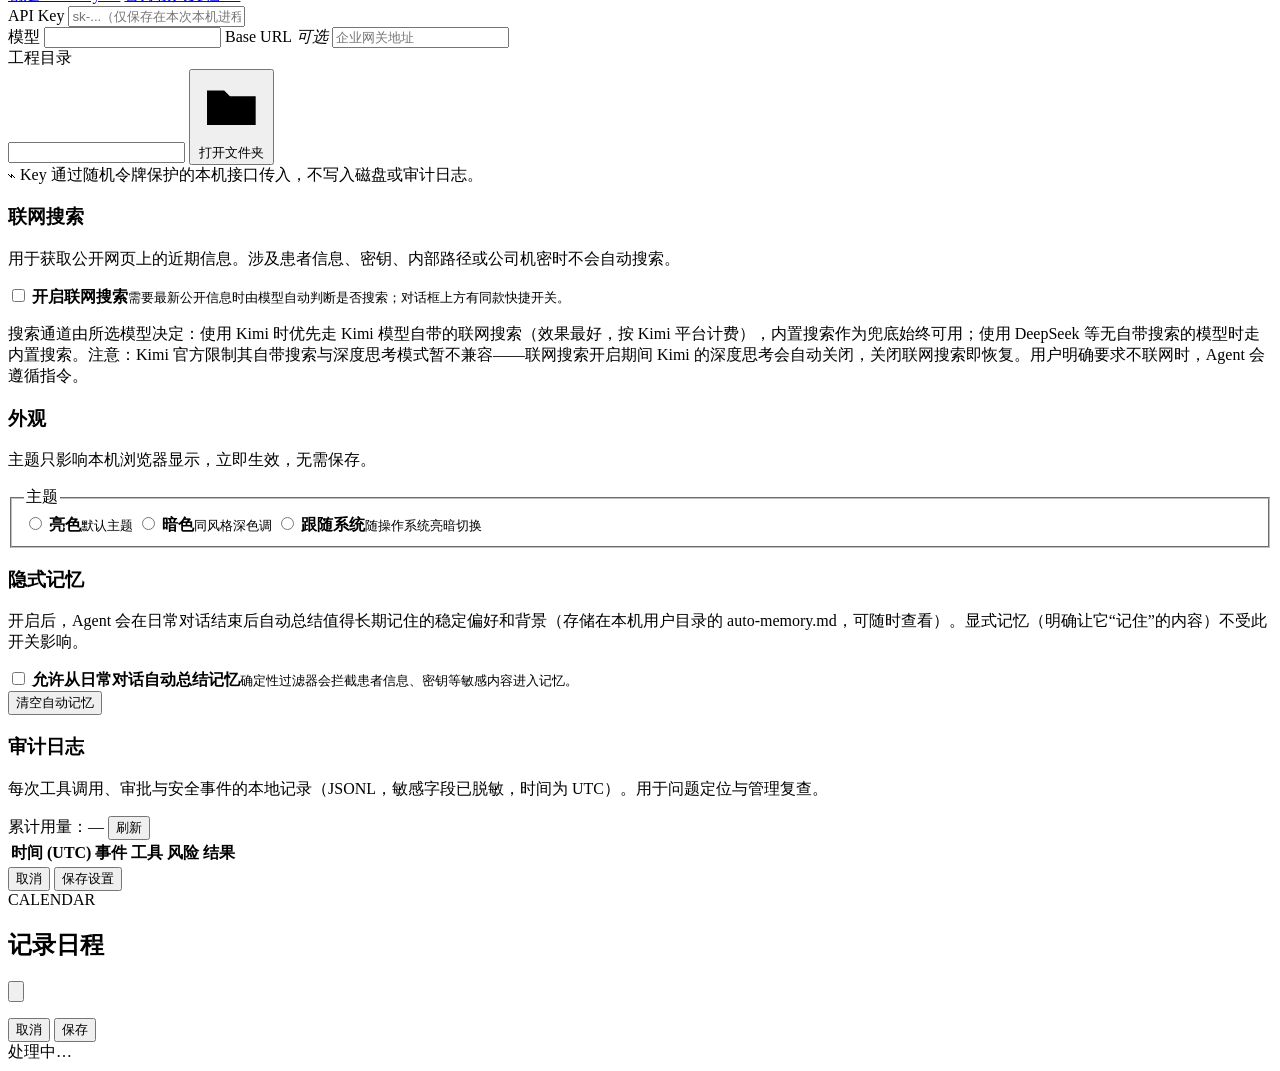
==== commit 09091c1d: "Disable Kimi thinking mode on requests that offer builtin $web_search Per Moonshot's documentation, " ====
--- a/src/bnct_tps_agent/web/index.html
+++ b/src/bnct_tps_agent/web/index.html
@@ -320,7 +320,7 @@
                 <input type="checkbox" id="web-search-enabled-toggle" />
                 <span><strong>开启联网搜索</strong><small>需要最新公开信息时由模型自动判断是否搜索；对话框上方有同款快捷开关。</small></span>
               </label>
-              <p class="settings-help" id="web-search-engine-help">搜索通道由所选模型决定：使用 Kimi 时优先走 Kimi 模型自带的联网搜索（效果最好，按 Kimi 平台计费），内置搜索作为兜底始终可用；使用 DeepSeek 等无自带搜索的模型时走内置搜索。用户明确要求不联网时，Agent 会遵循指令。</p>
+              <p class="settings-help" id="web-search-engine-help">搜索通道由所选模型决定：使用 Kimi 时优先走 Kimi 模型自带的联网搜索（效果最好，按 Kimi 平台计费），内置搜索作为兜底始终可用；使用 DeepSeek 等无自带搜索的模型时走内置搜索。注意：Kimi 官方限制其自带搜索与深度思考模式暂不兼容——联网搜索开启期间 Kimi 的深度思考会自动关闭，关闭联网搜索即恢复。用户明确要求不联网时，Agent 会遵循指令。</p>
             </section>
 
             <section class="settings-section" data-settings-section-panel="appearance">
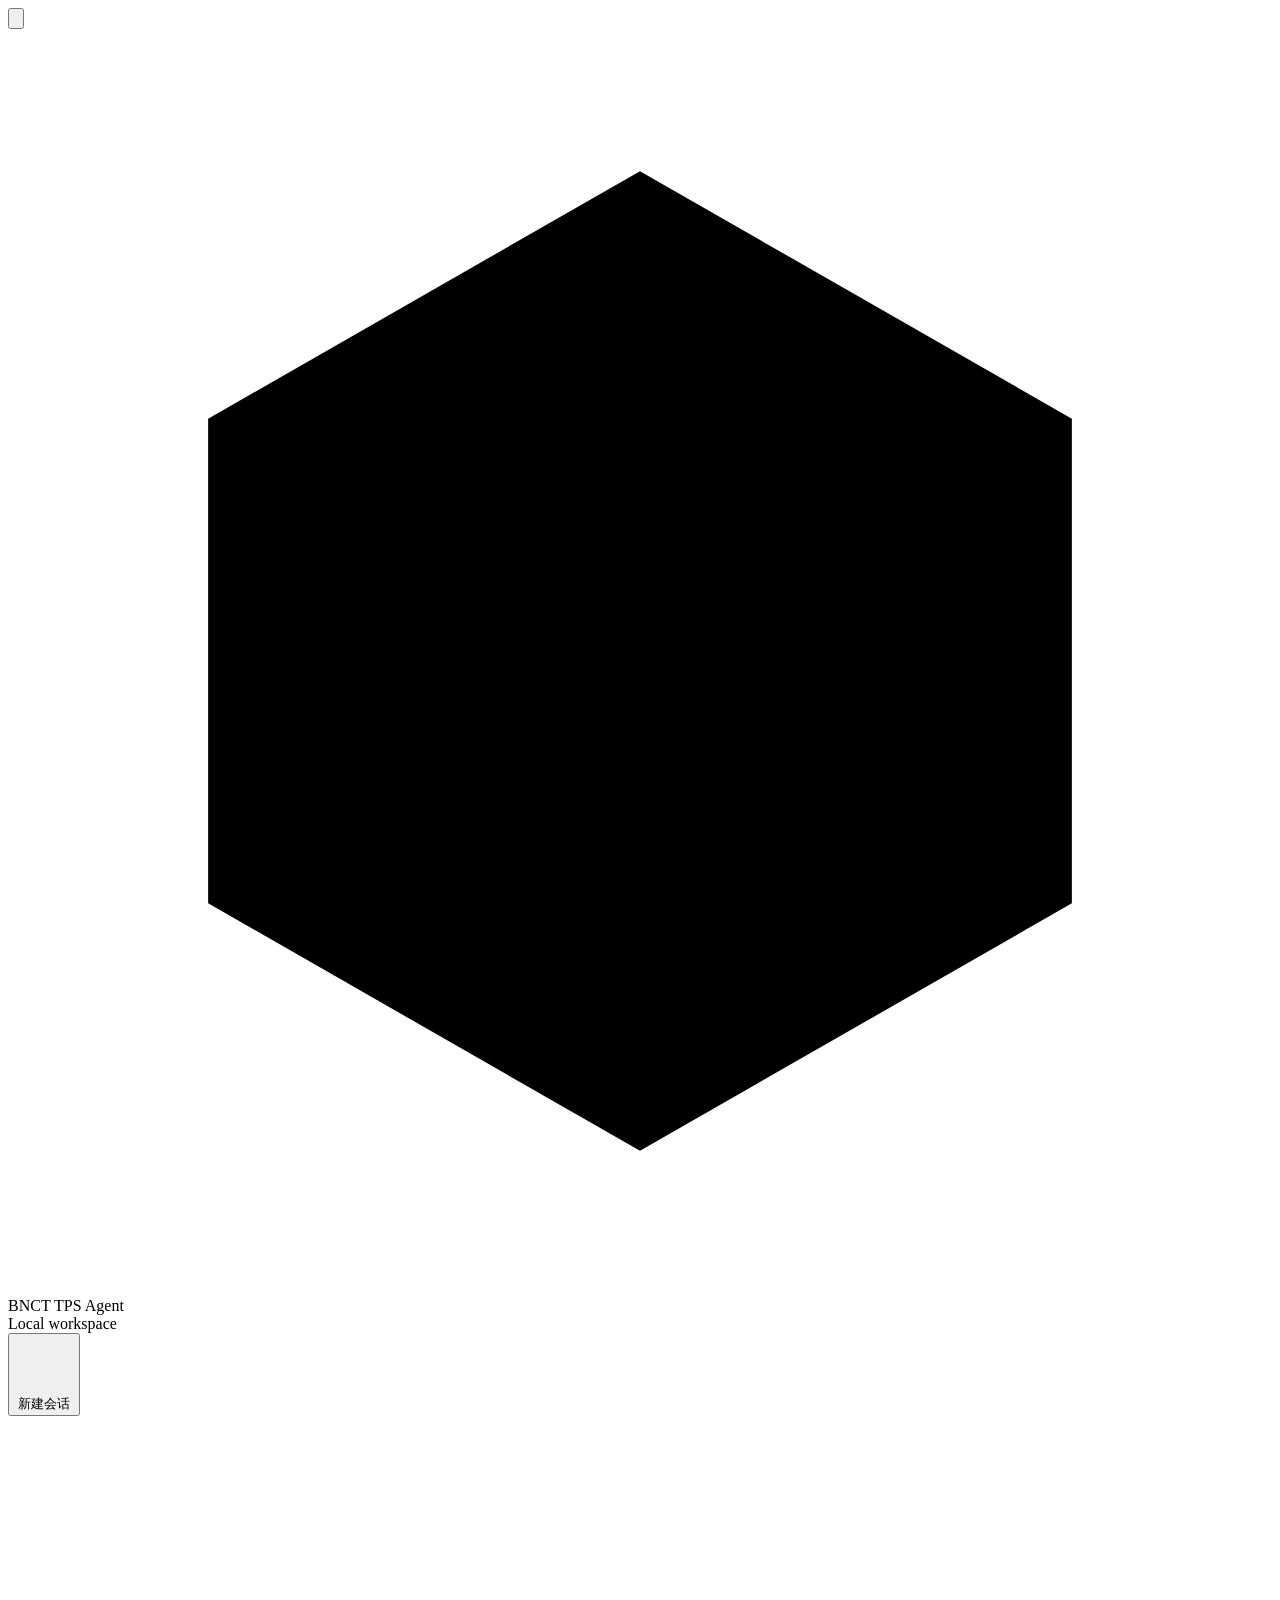
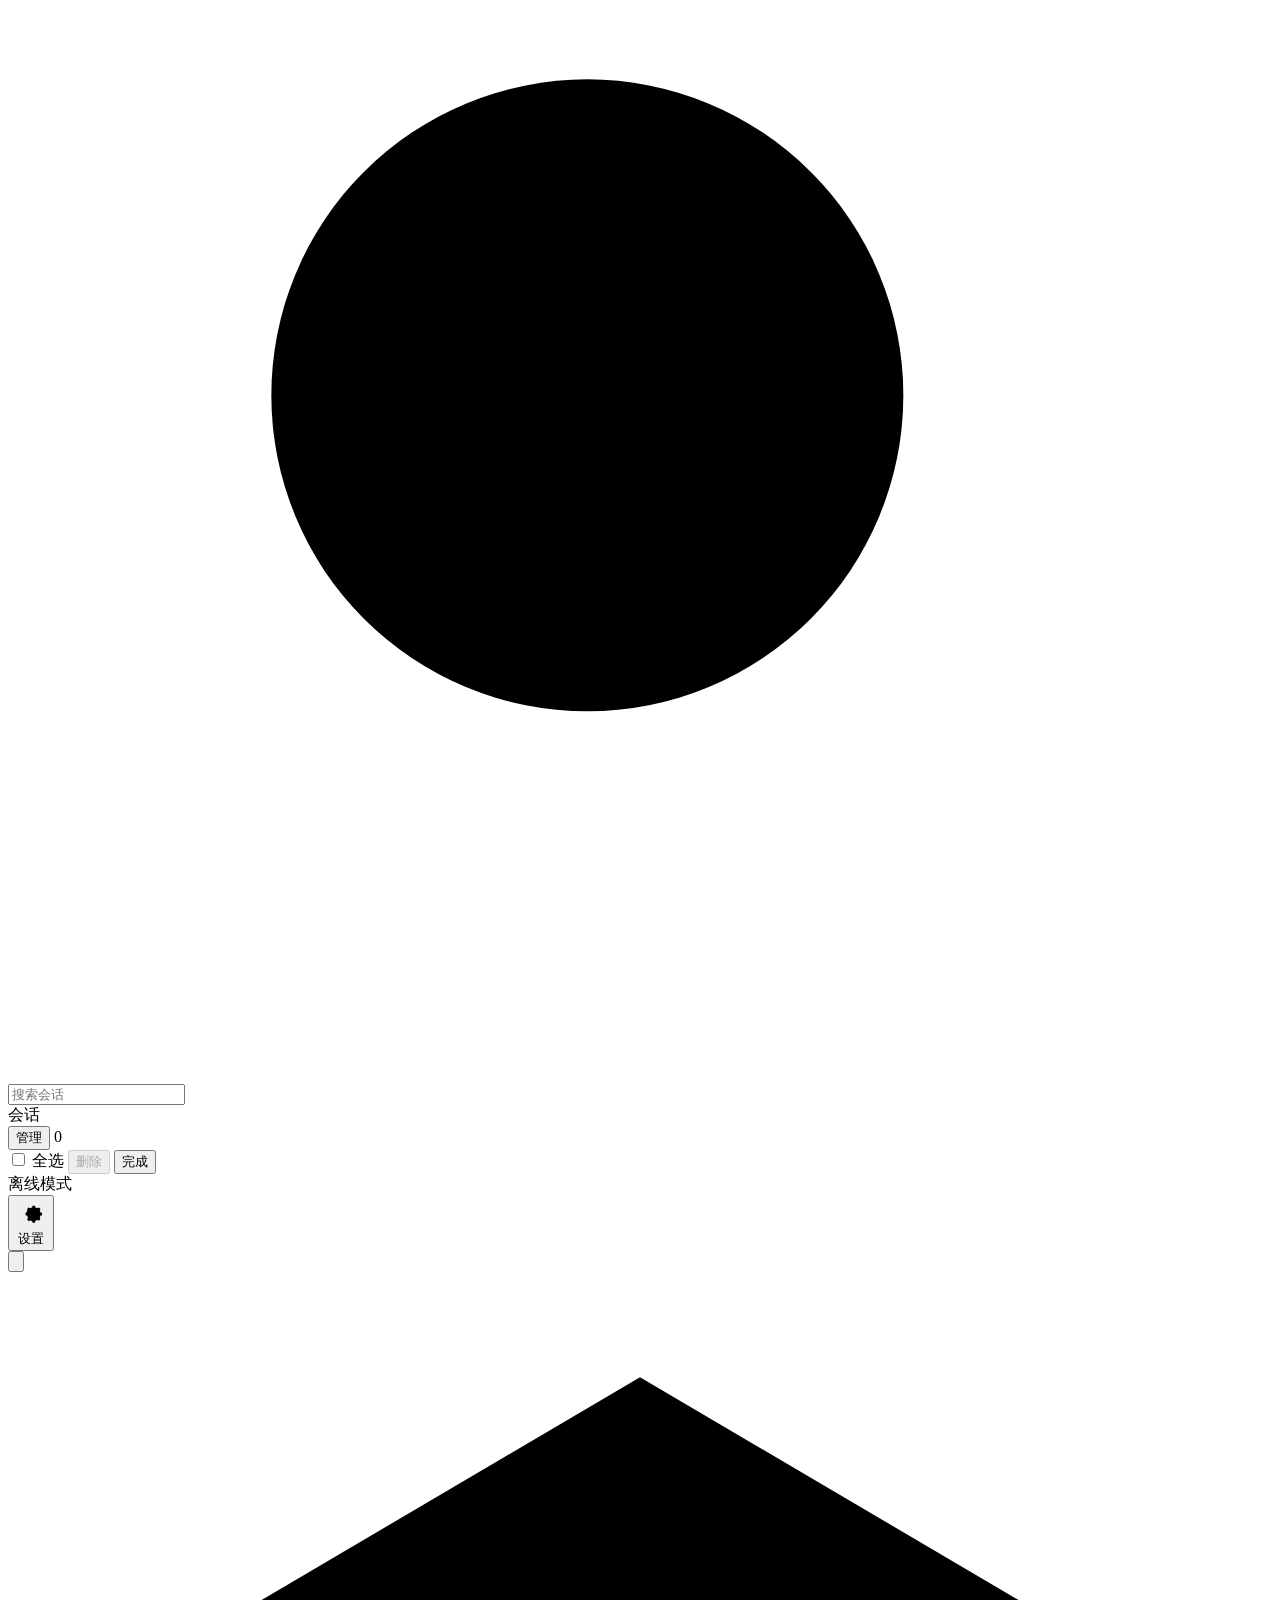
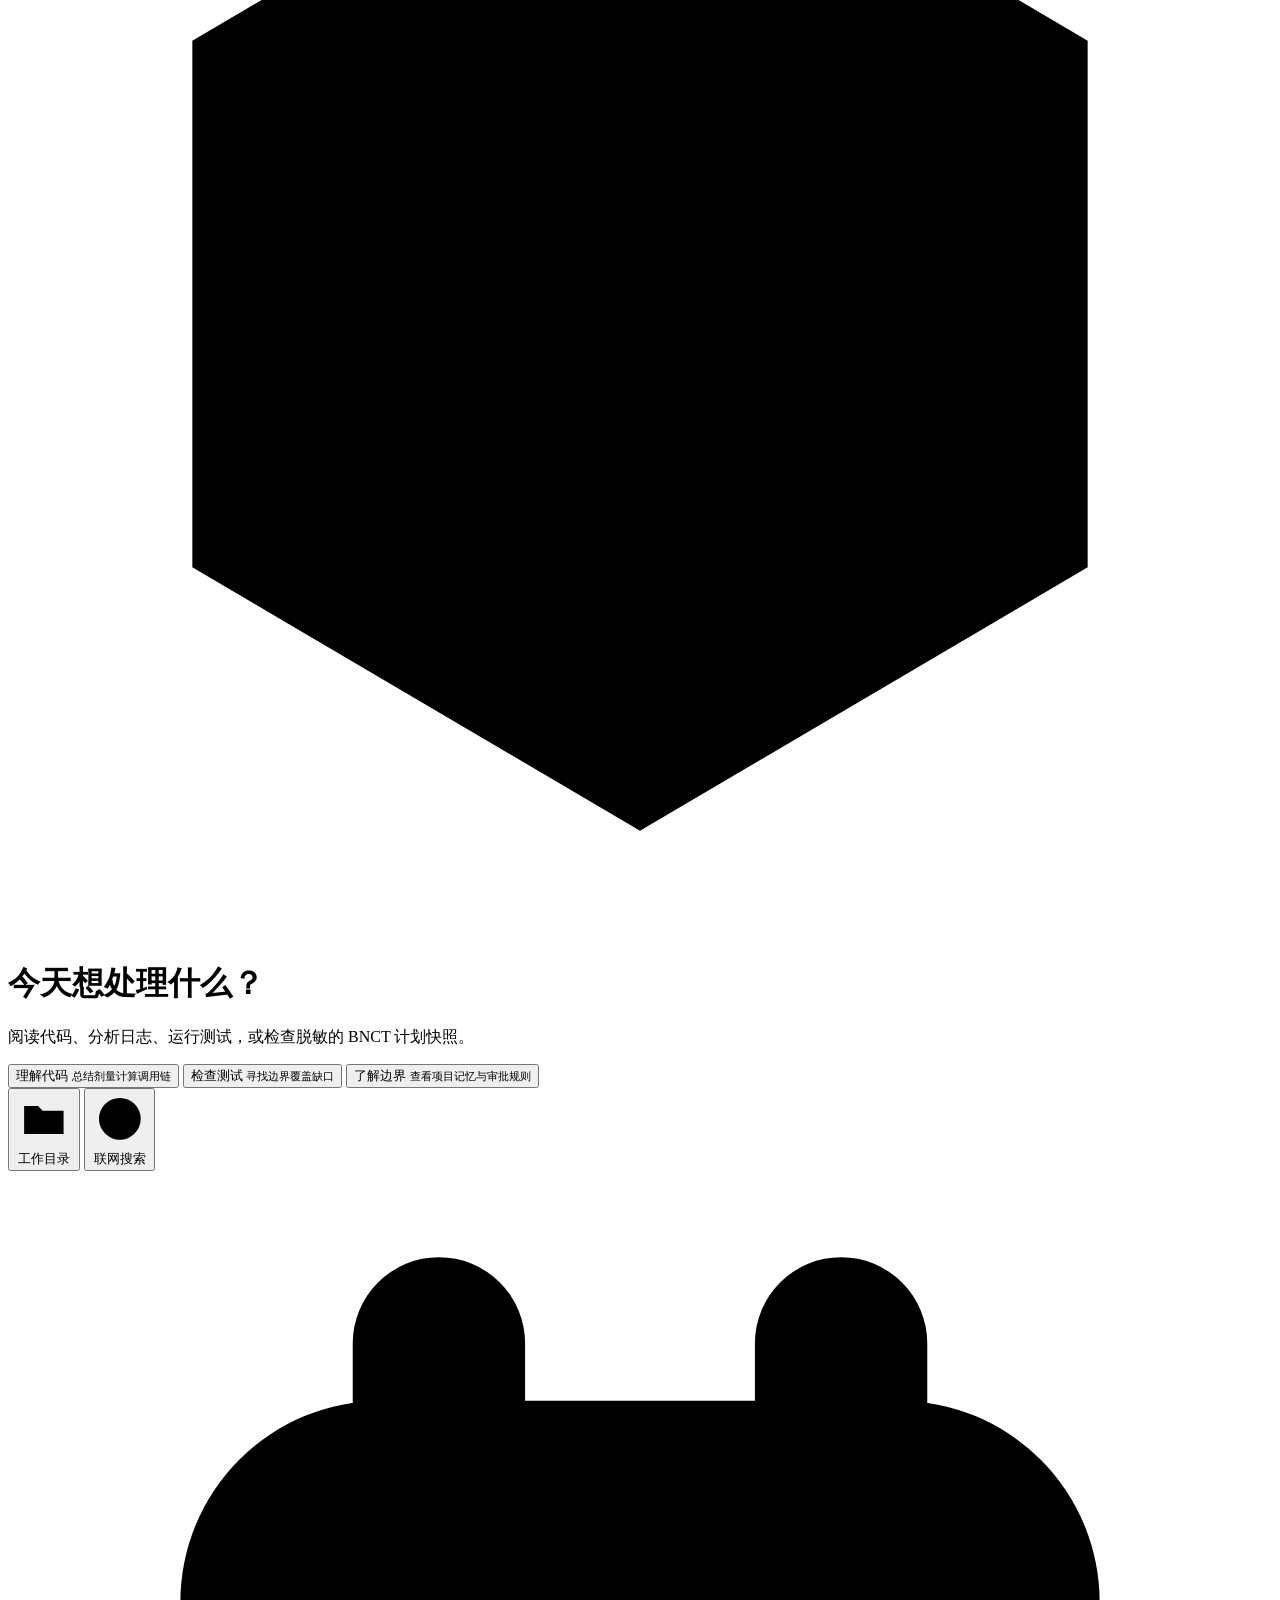
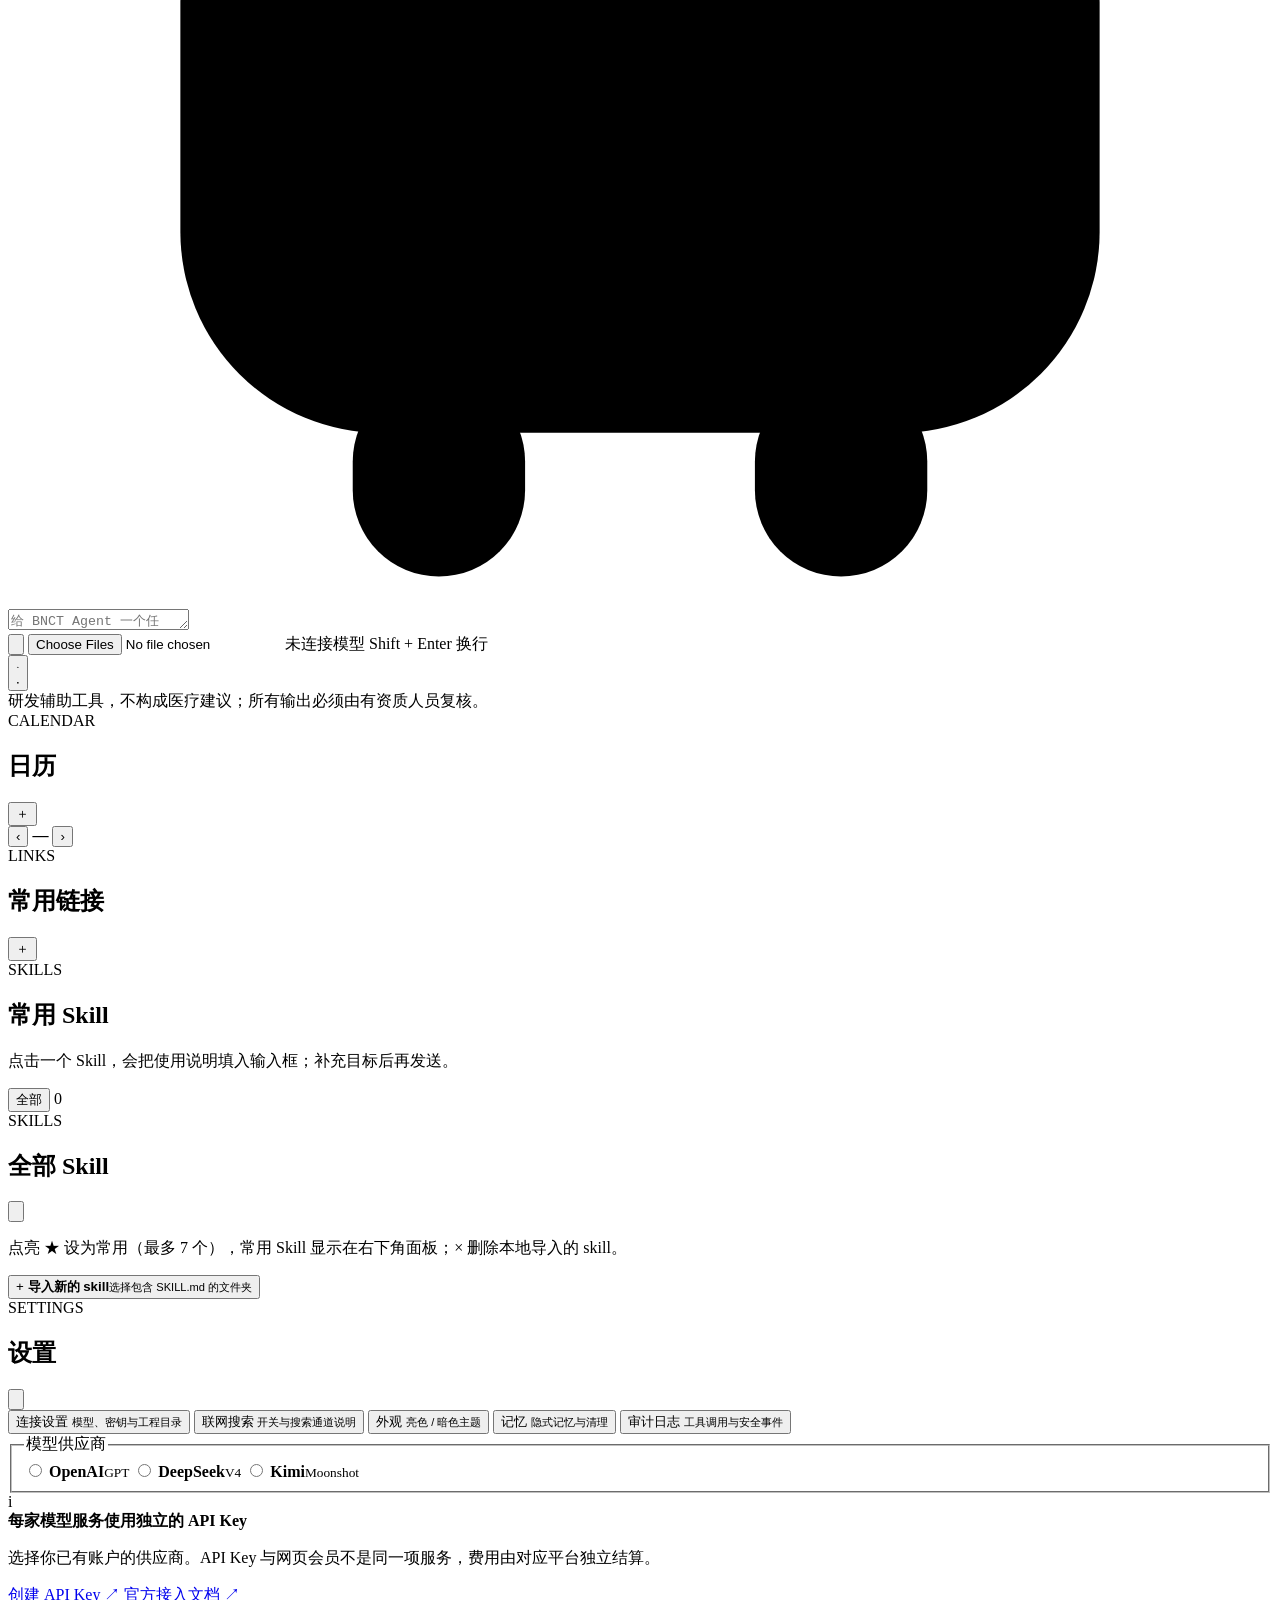
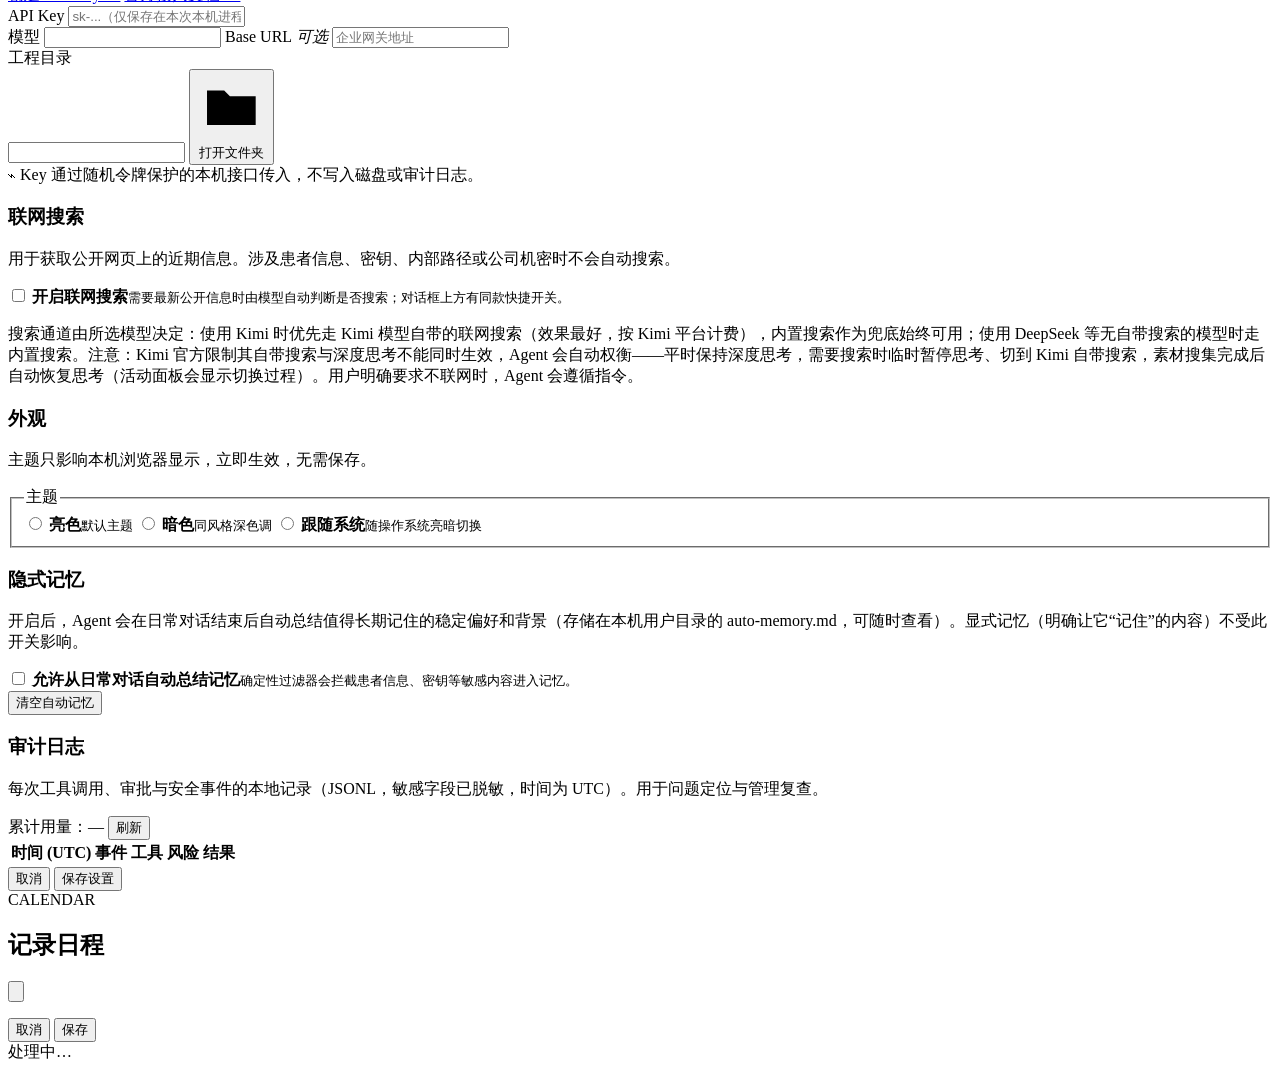
==== commit ef846173: "Alternate Kimi deep thinking and builtin search by phase, automatically Previous fix disabled thinki" ====
--- a/src/bnct_tps_agent/web/index.html
+++ b/src/bnct_tps_agent/web/index.html
@@ -320,7 +320,7 @@
                 <input type="checkbox" id="web-search-enabled-toggle" />
                 <span><strong>开启联网搜索</strong><small>需要最新公开信息时由模型自动判断是否搜索；对话框上方有同款快捷开关。</small></span>
               </label>
-              <p class="settings-help" id="web-search-engine-help">搜索通道由所选模型决定：使用 Kimi 时优先走 Kimi 模型自带的联网搜索（效果最好，按 Kimi 平台计费），内置搜索作为兜底始终可用；使用 DeepSeek 等无自带搜索的模型时走内置搜索。注意：Kimi 官方限制其自带搜索与深度思考模式暂不兼容——联网搜索开启期间 Kimi 的深度思考会自动关闭，关闭联网搜索即恢复。用户明确要求不联网时，Agent 会遵循指令。</p>
+              <p class="settings-help" id="web-search-engine-help">搜索通道由所选模型决定：使用 Kimi 时优先走 Kimi 模型自带的联网搜索（效果最好，按 Kimi 平台计费），内置搜索作为兜底始终可用；使用 DeepSeek 等无自带搜索的模型时走内置搜索。注意：Kimi 官方限制其自带搜索与深度思考不能同时生效，Agent 会自动权衡——平时保持深度思考，需要搜索时临时暂停思考、切到 Kimi 自带搜索，素材搜集完成后自动恢复思考（活动面板会显示切换过程）。用户明确要求不联网时，Agent 会遵循指令。</p>
             </section>
 
             <section class="settings-section" data-settings-section-panel="appearance">
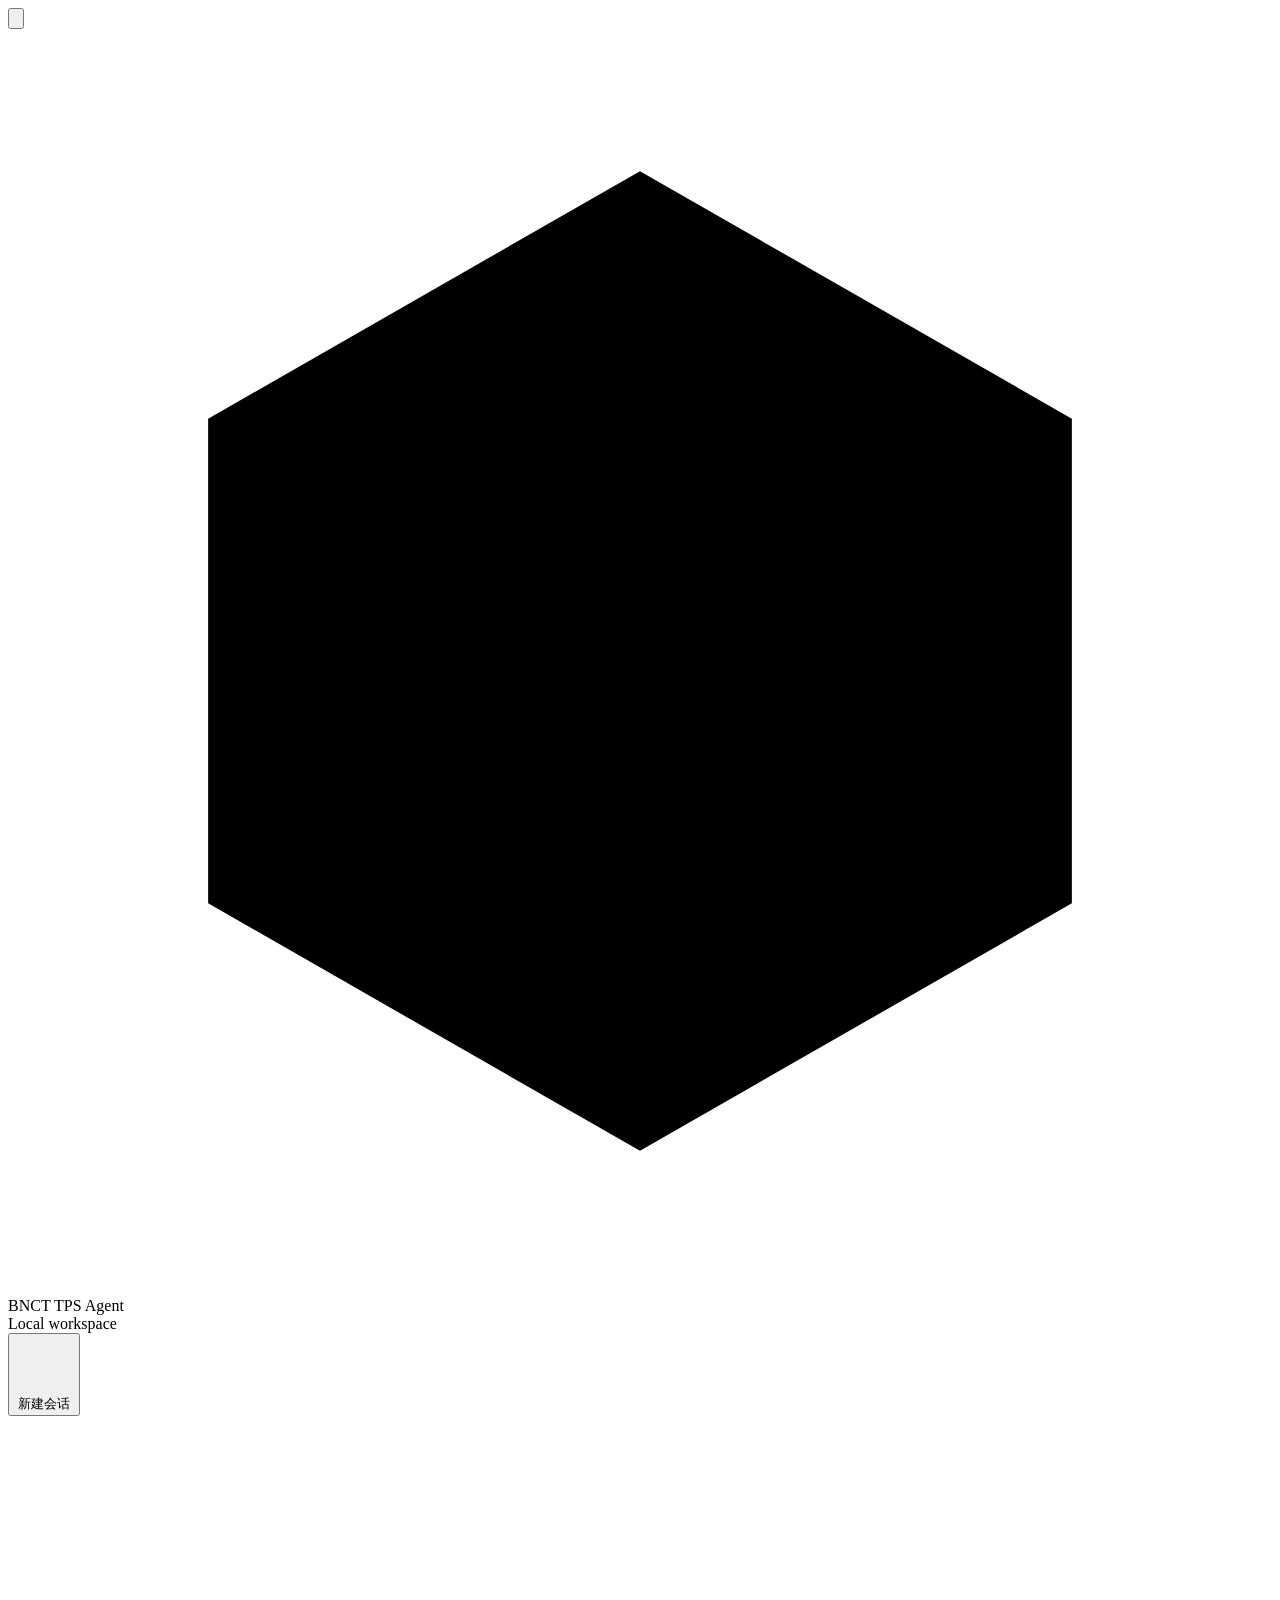
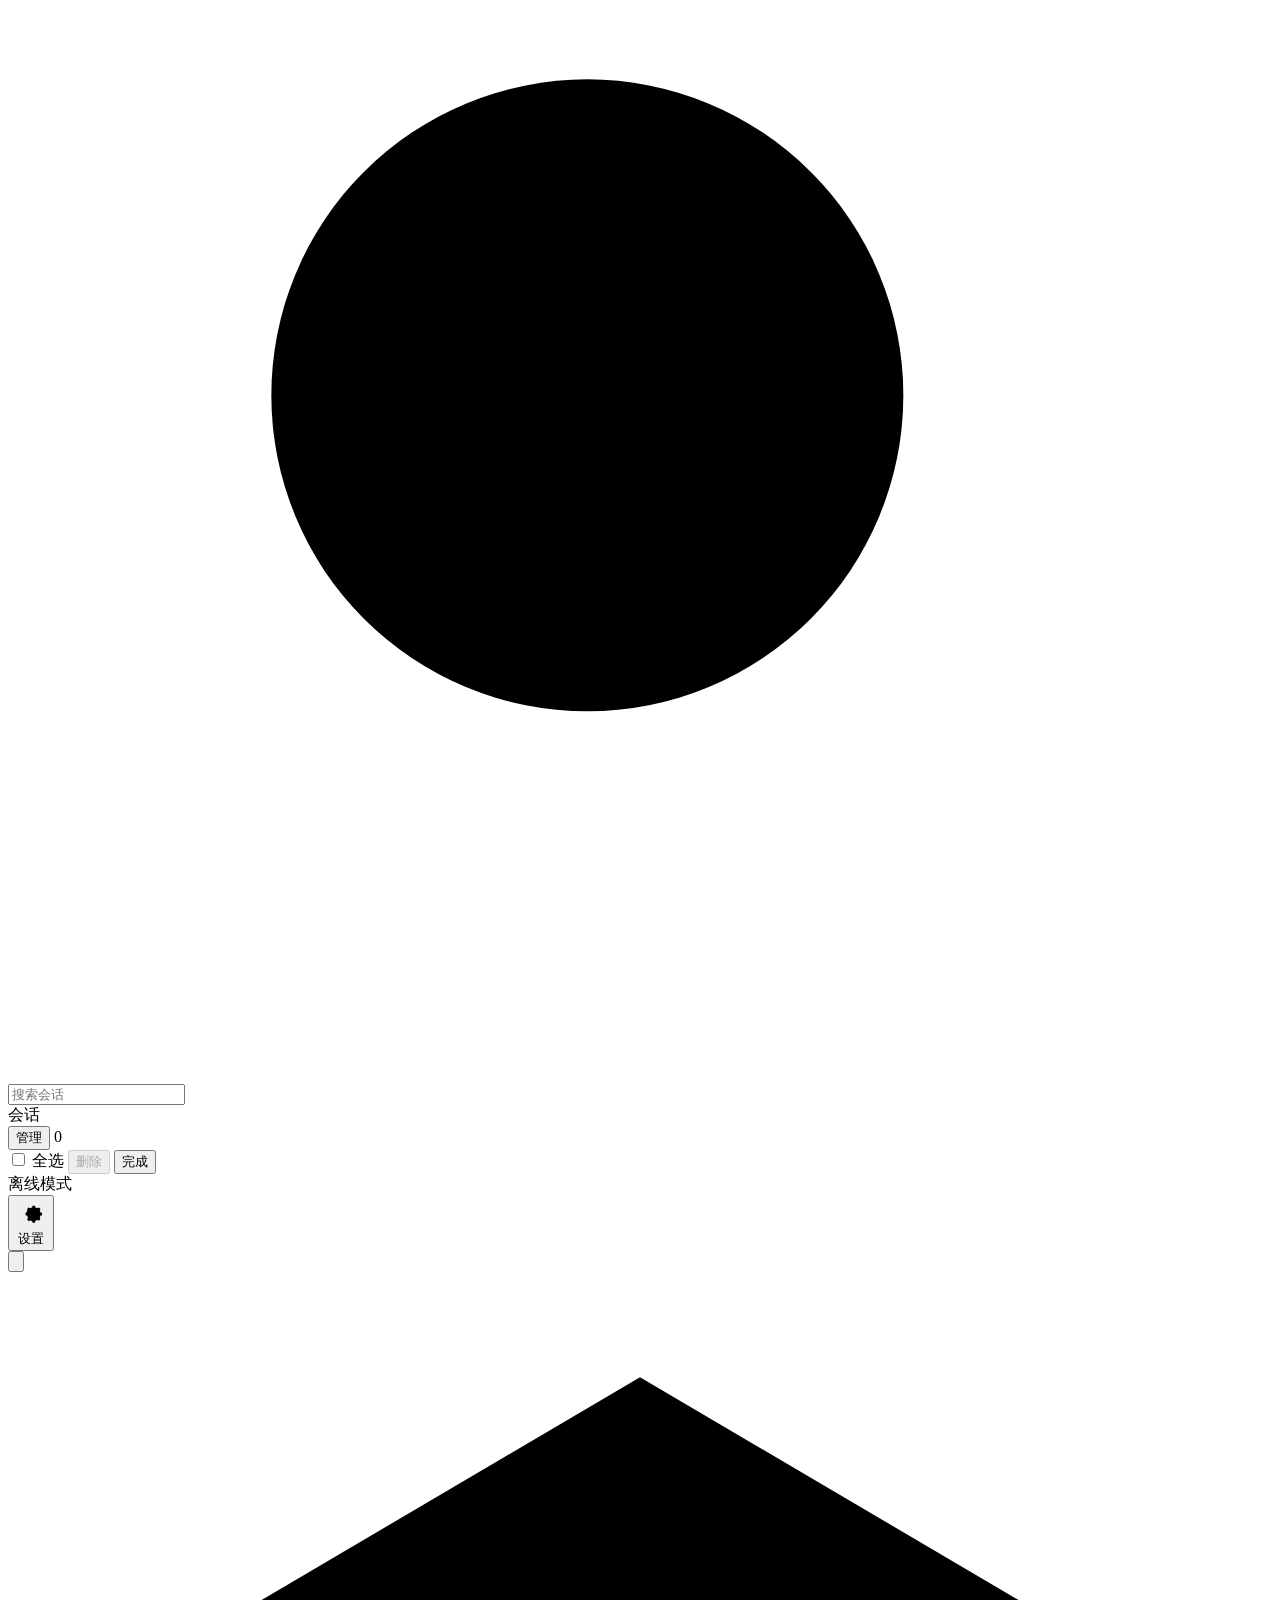
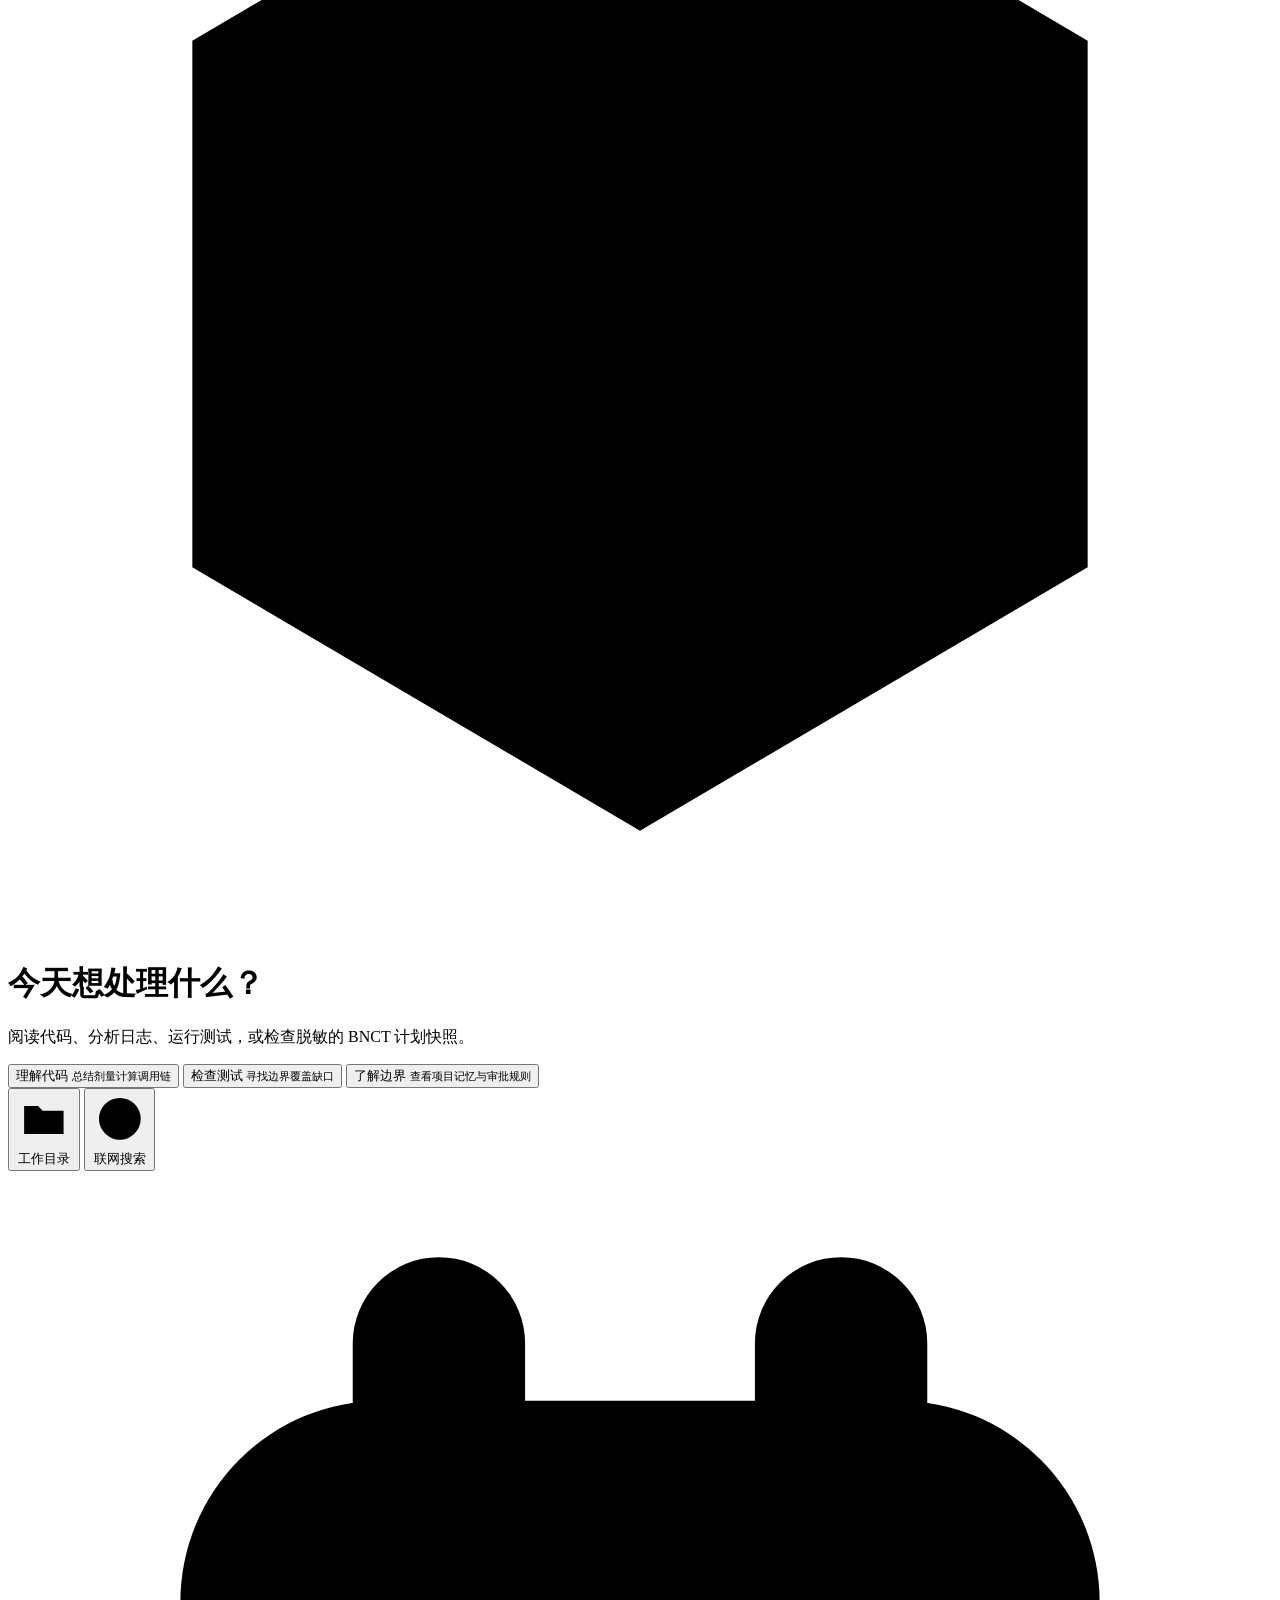
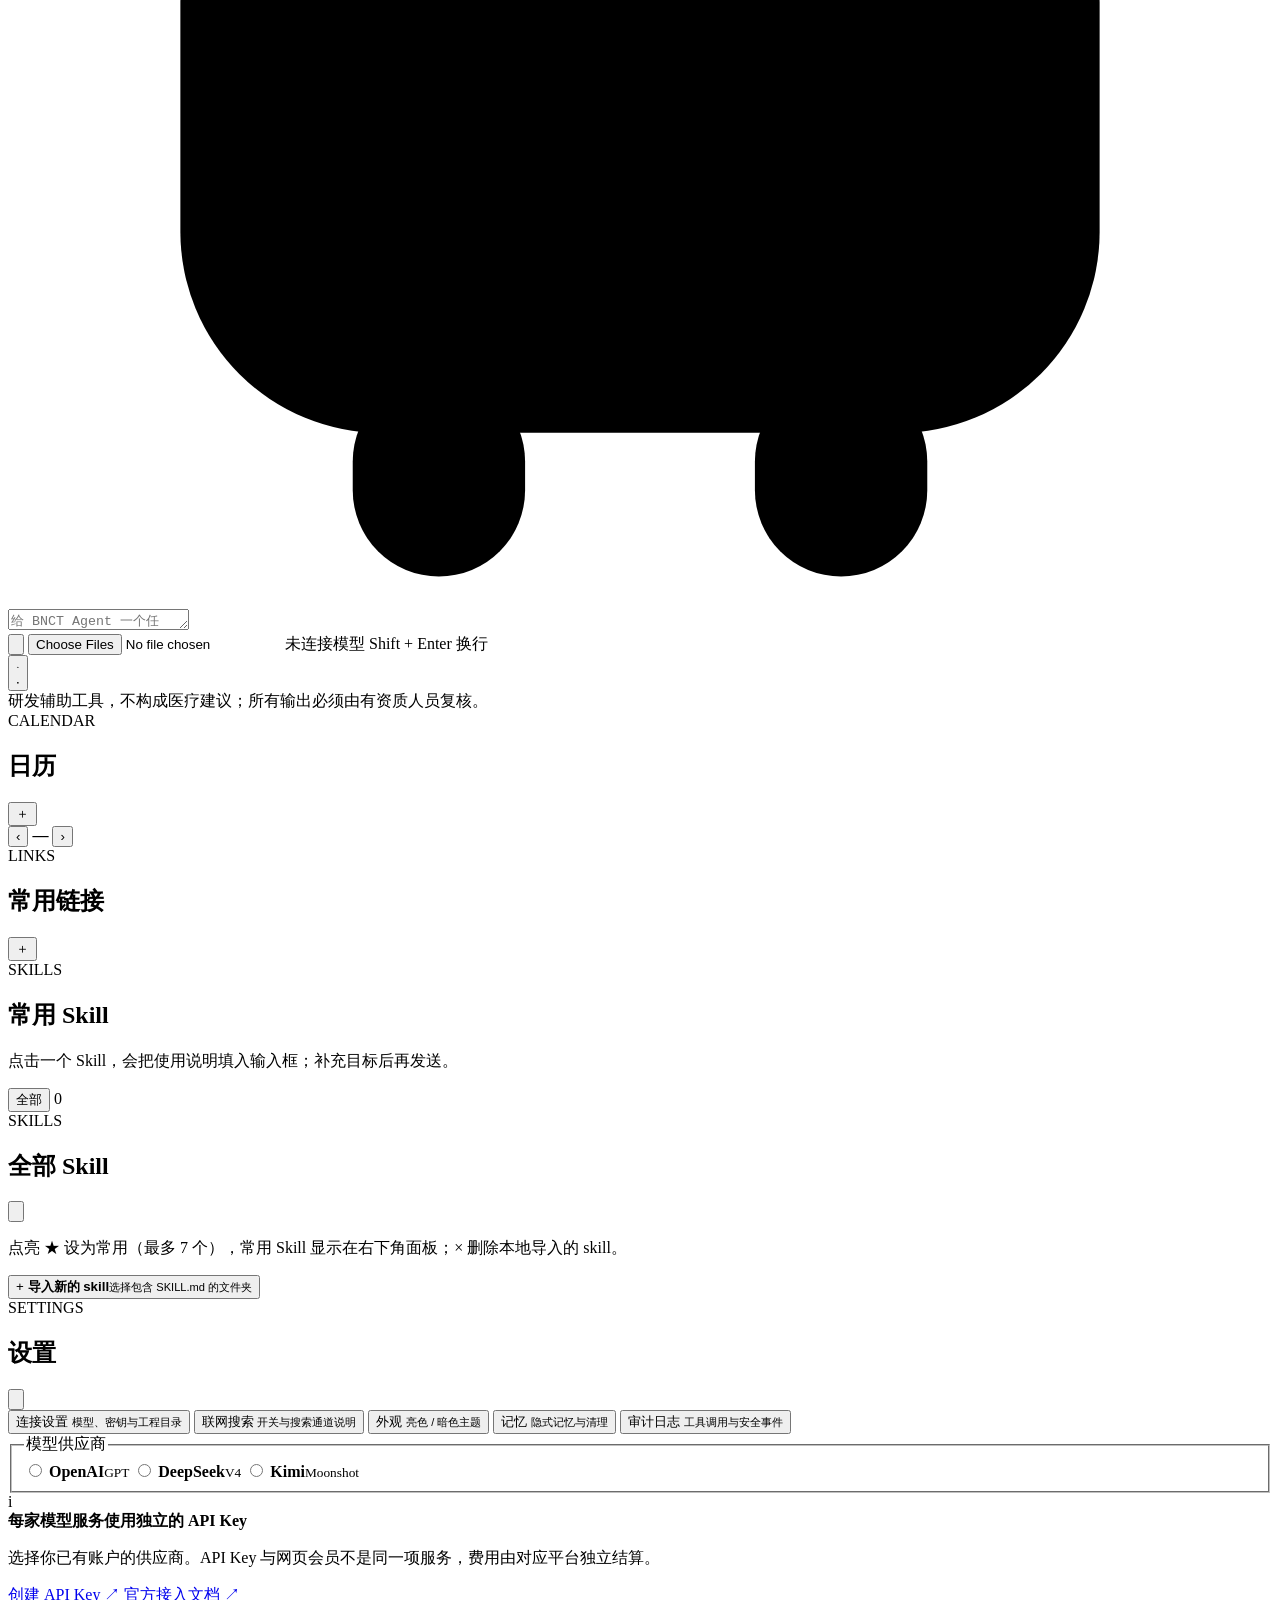
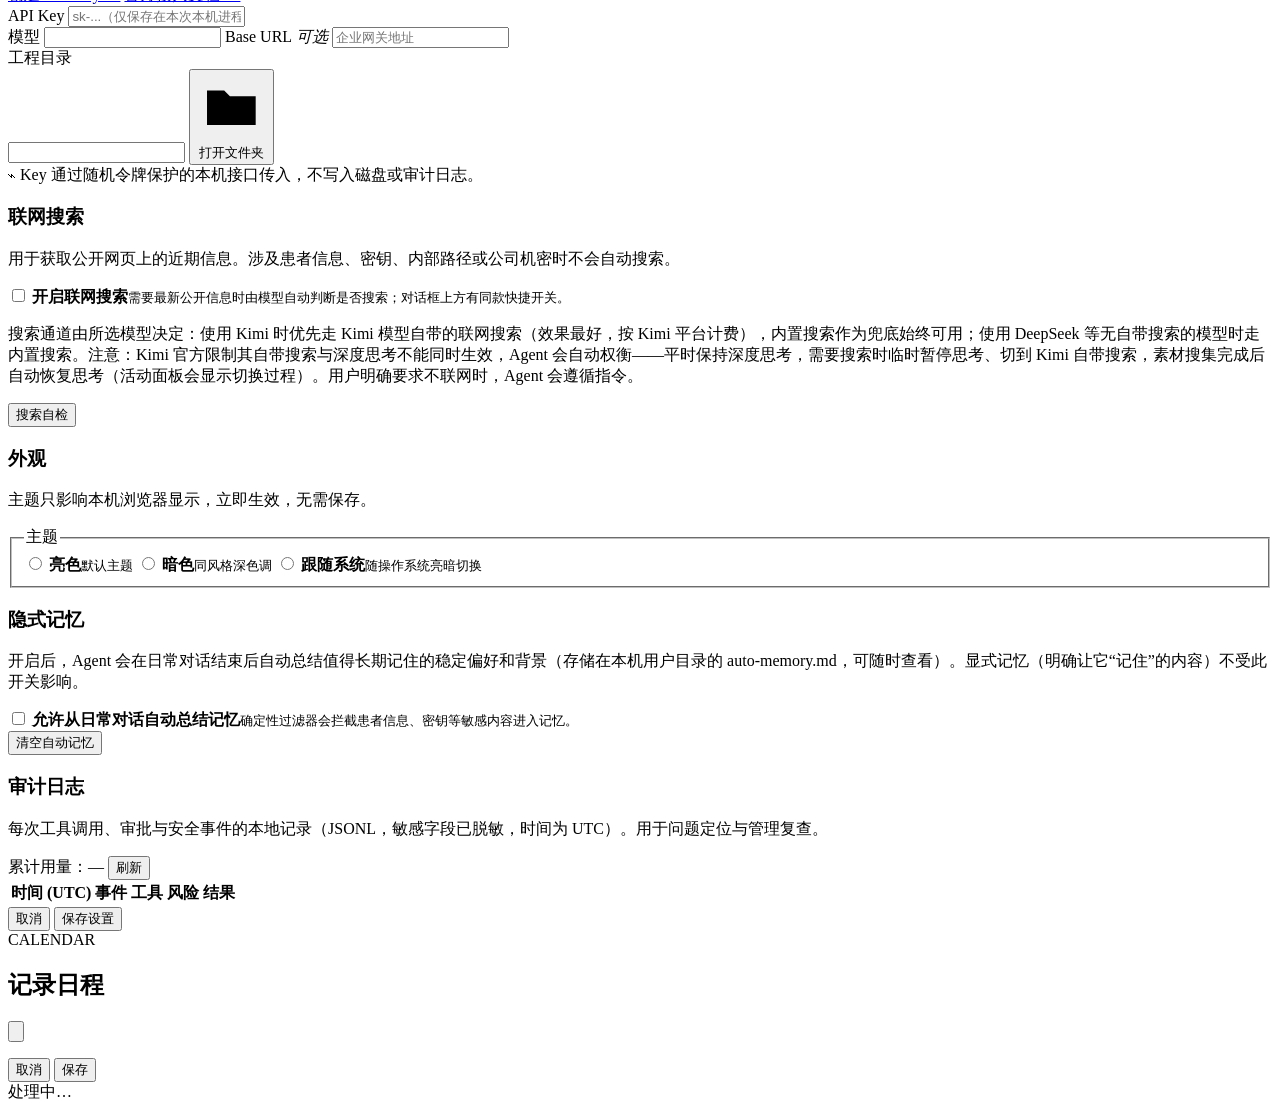
==== commit 2084dd16: "Evidence-gate search results, add per-channel self-test and result cache The recurring failure patte" ====
--- a/src/bnct_tps_agent/web/index.html
+++ b/src/bnct_tps_agent/web/index.html
@@ -321,6 +321,10 @@
                 <span><strong>开启联网搜索</strong><small>需要最新公开信息时由模型自动判断是否搜索；对话框上方有同款快捷开关。</small></span>
               </label>
               <p class="settings-help" id="web-search-engine-help">搜索通道由所选模型决定：使用 Kimi 时优先走 Kimi 模型自带的联网搜索（效果最好，按 Kimi 平台计费），内置搜索作为兜底始终可用；使用 DeepSeek 等无自带搜索的模型时走内置搜索。注意：Kimi 官方限制其自带搜索与深度思考不能同时生效，Agent 会自动权衡——平时保持深度思考，需要搜索时临时暂停思考、切到 Kimi 自带搜索，素材搜集完成后自动恢复思考（活动面板会显示切换过程）。用户明确要求不联网时，Agent 会遵循指令。</p>
+              <div class="memory-actions">
+                <button class="secondary-button" id="search-self-test-button" type="button">搜索自检</button>
+              </div>
+              <div class="search-doctor hidden" id="search-doctor" aria-live="polite"></div>
             </section>
 
             <section class="settings-section" data-settings-section-panel="appearance">
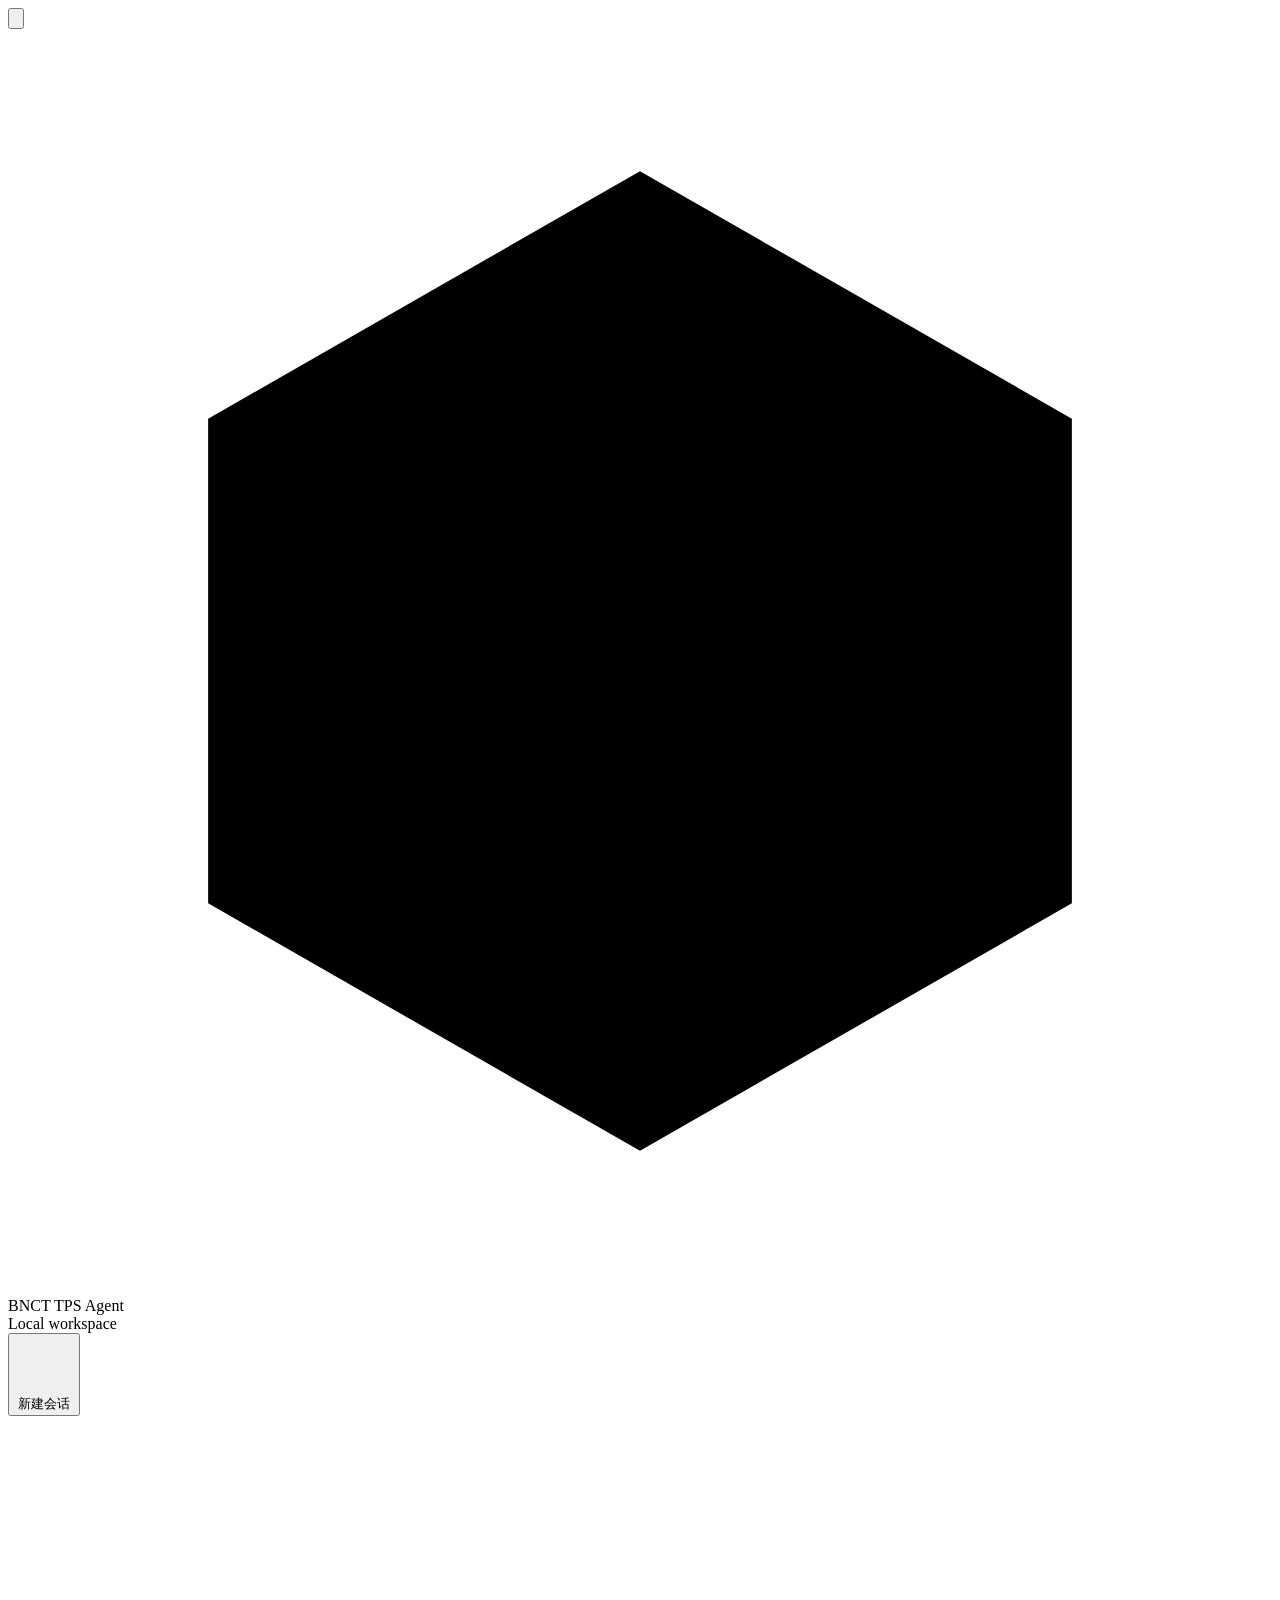
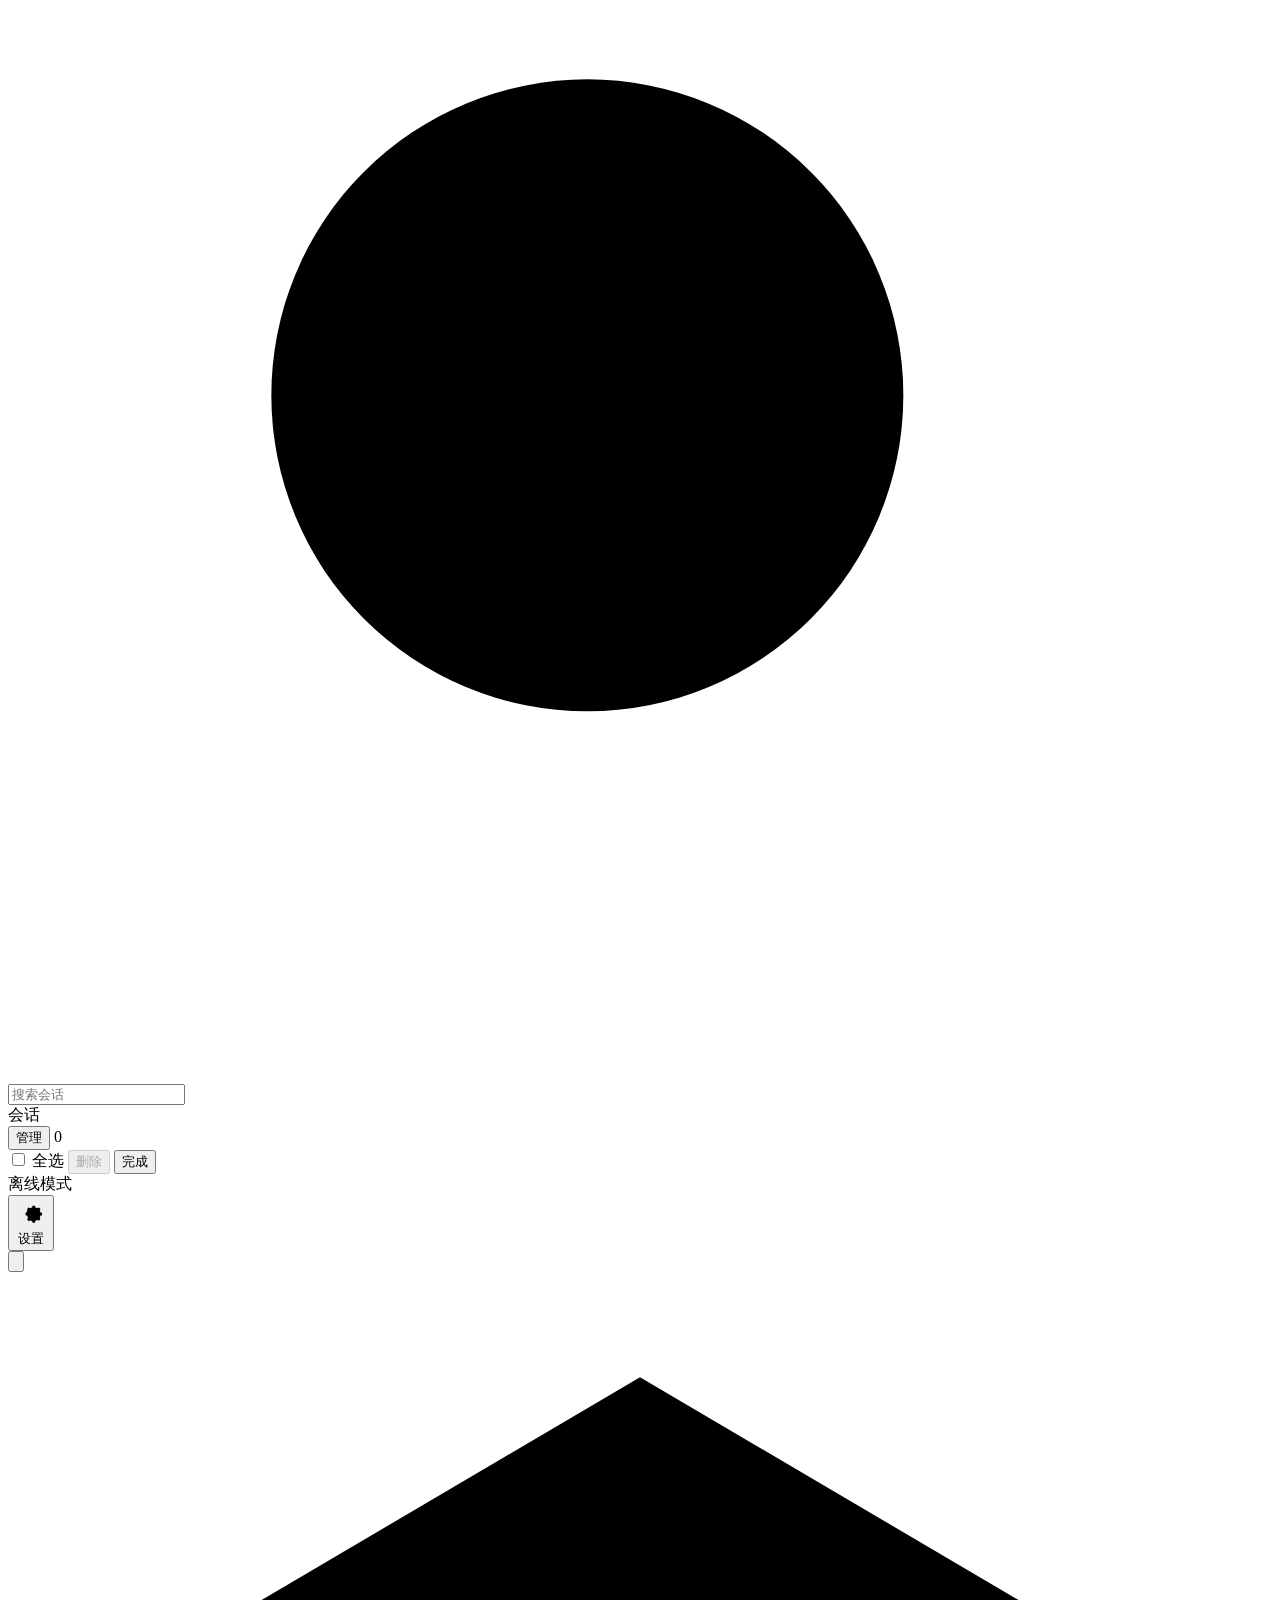
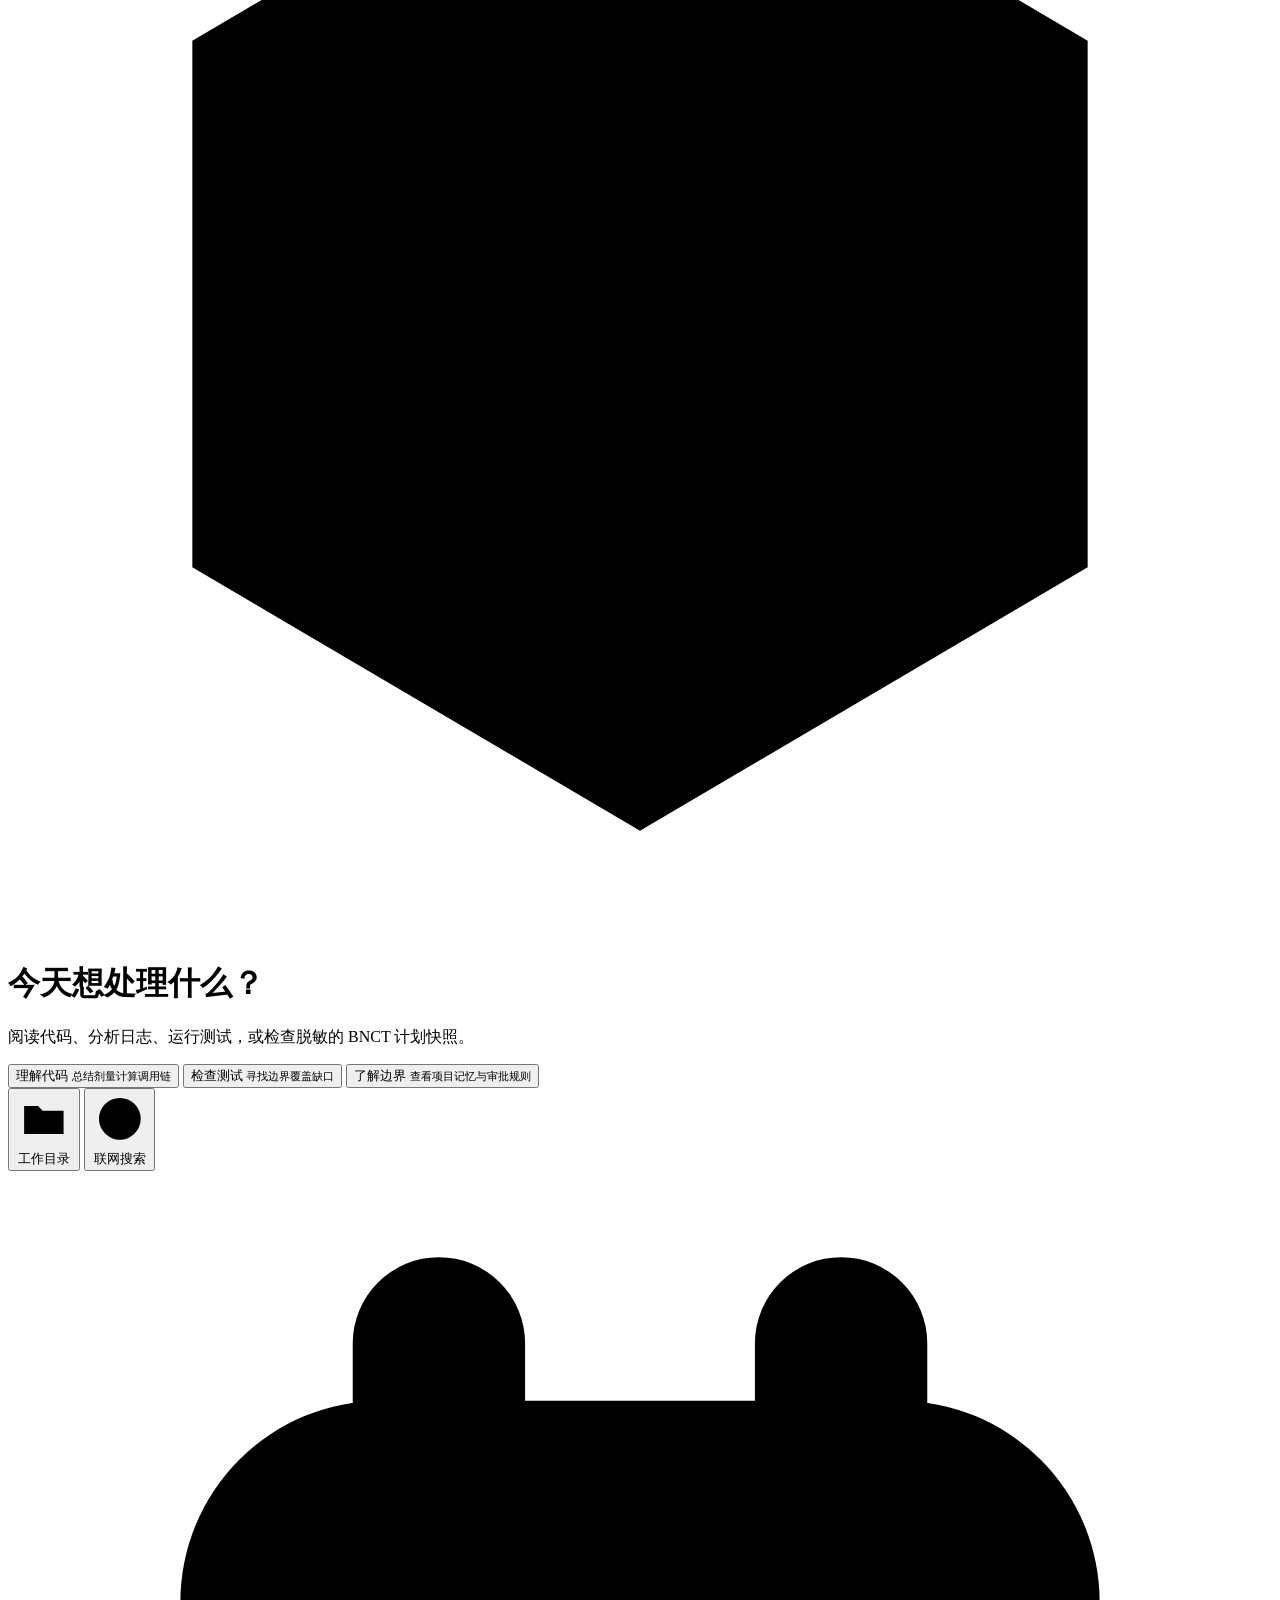
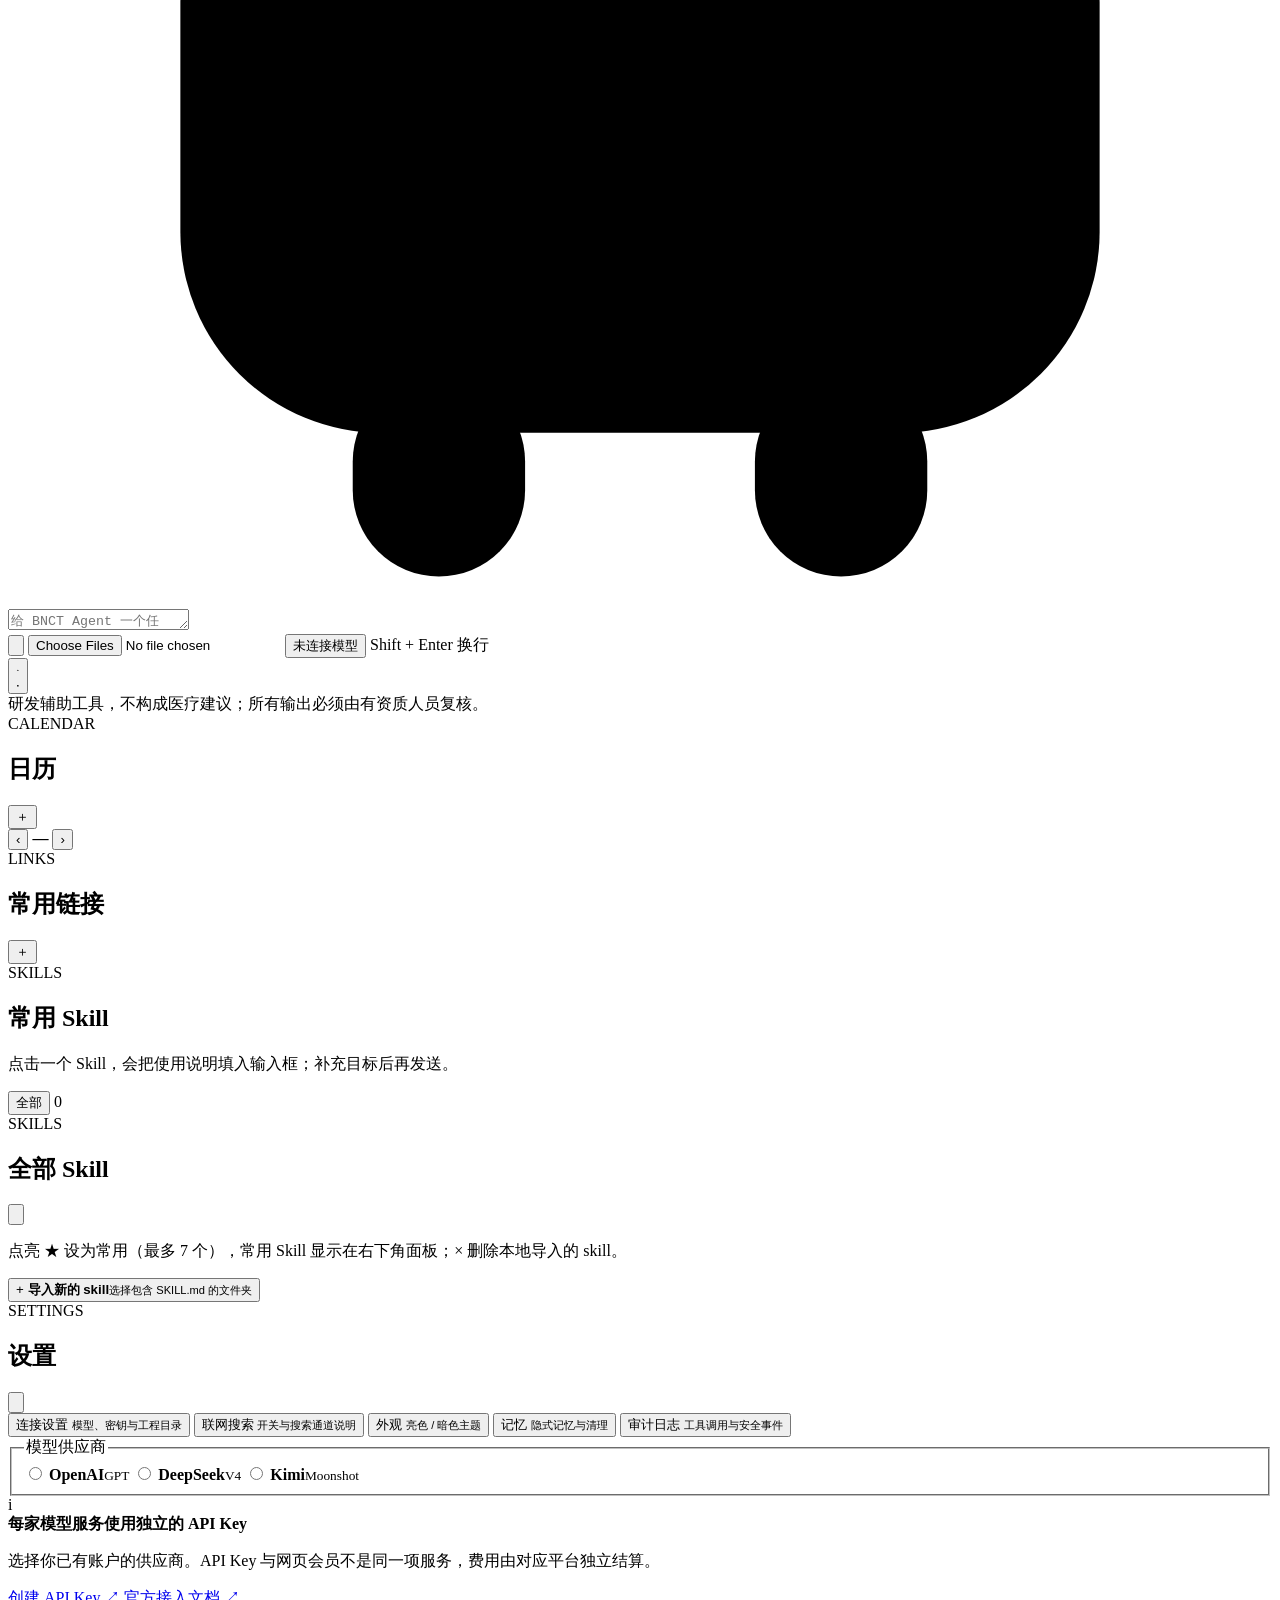
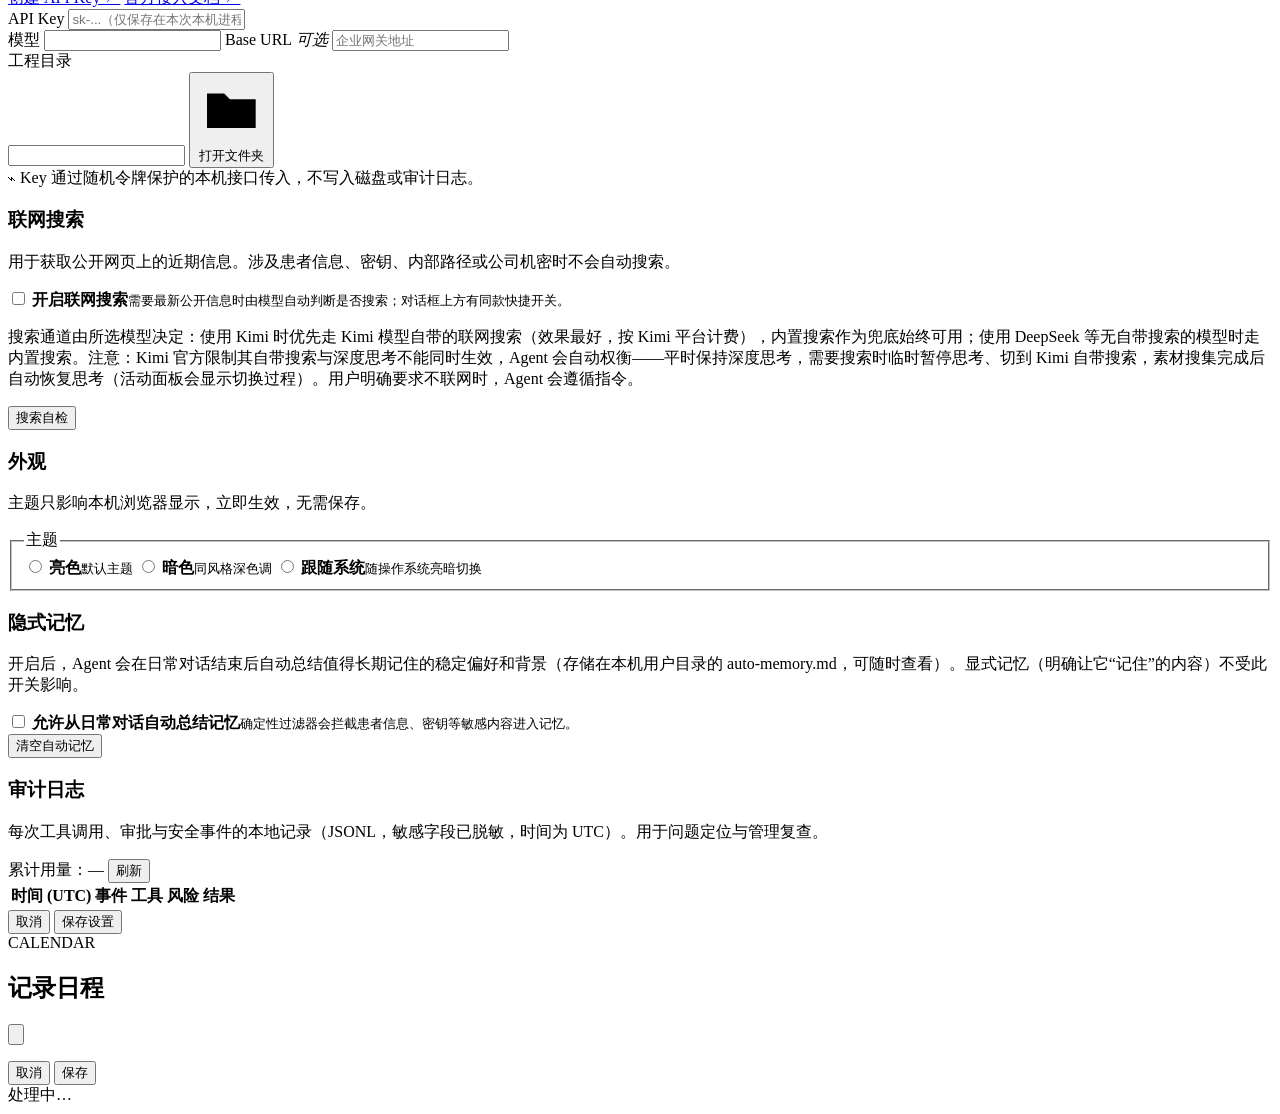
==== commit ed57f839: "Show streaming chain-of-thought, plus a round of UX/robustness fixes Thinking models (Kimi k2.x, Dee" ====
--- a/src/bnct_tps_agent/web/index.html
+++ b/src/bnct_tps_agent/web/index.html
@@ -131,7 +131,7 @@
                   <svg viewBox="0 0 24 24"><path d="m21 12.5-8.9 8.9a6 6 0 0 1-8.5-8.5l9.4-9.4a4 4 0 0 1 5.7 5.7L9.2 18.7a2 2 0 0 1-2.8-2.8l8.8-8.8"/></svg>
                 </button>
                 <input class="hidden" id="attachment-input" type="file" multiple />
-                <span class="model-pill" id="model-pill">未连接模型</span>
+                <button class="model-pill" id="model-pill" type="button" title="点击打开模型与 API 设置">未连接模型</button>
                 <span class="shortcut-hint">Shift + Enter 换行</span>
               </div>
               <button class="send-button" id="send-button" type="button" aria-label="发送任务">
